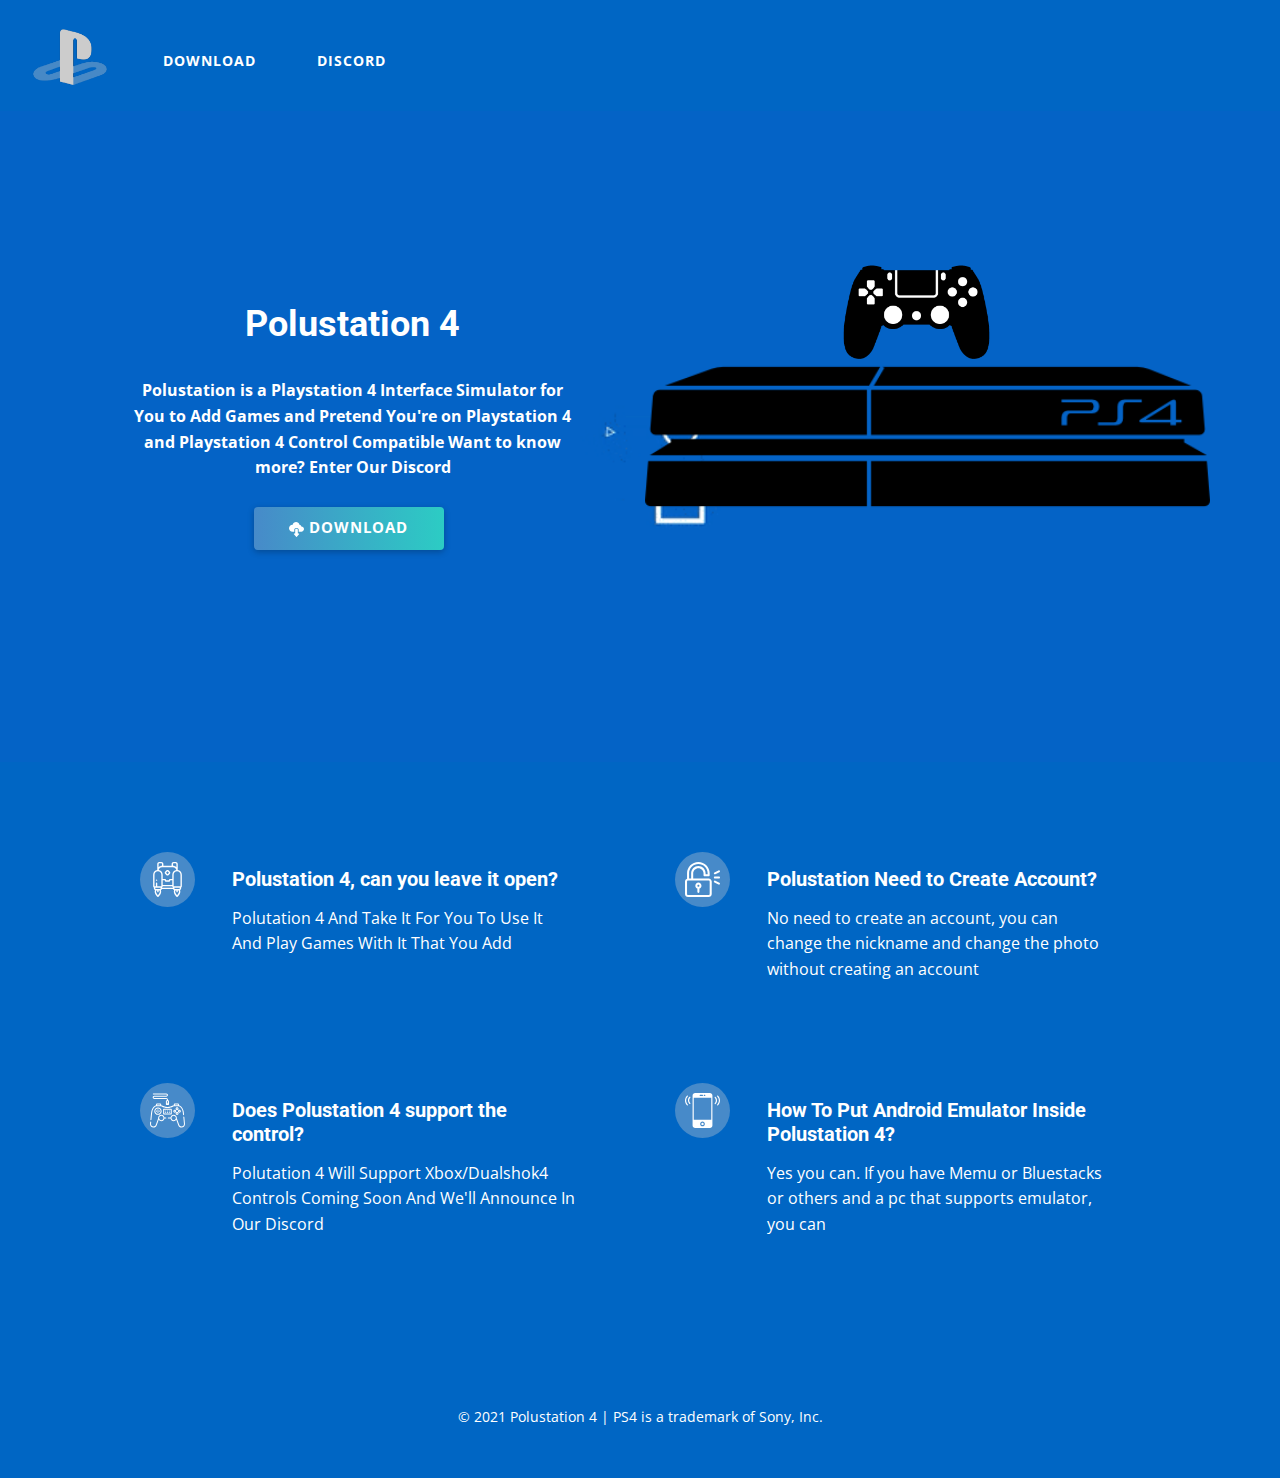
==== index.html @ b63f171d "update 5.7" ====
<!DOCTYPE html>
<html style="font-size: 16px;">
  <head>
    <meta name="viewport" content="width=device-width, initial-scale=1.0">
    <meta charset="utf-8">
    <meta name="keywords" content="">
    <meta name="description" content="">
    <meta name="page_type" content="np-template-header-footer-from-plugin">
    <title>Polustation 4 - Simulator</title>
    <link rel="stylesheet" href="nicepage.css" media="screen">
<link rel="stylesheet" href="Polustation-4---Simulator.css" media="screen">
    <script class="u-script" type="text/javascript" src="jquery.js" defer=""></script>
    <script class="u-script" type="text/javascript" src="nicepage.js" defer=""></script>
    <meta name="generator" content="Nicepage 3.26.0, nicepage.com">
    <meta property="og:title" content="PoluStation">
    <meta property="og:description" content="Um Simulador de Ps4 para seu Windows">
    <meta property="og:image" content="https://cdn.discordapp.com/attachments/852625903048982569/892122524849143888/png-clipart-the-witness-playstation-4-playstation-3-playstation-network-video-game-sony-playstation-.png">
    <link rel="icon" href="images/favicon.png">
    <link id="u-theme-google-font" rel="stylesheet" href="https://fonts.googleapis.com/css?family=Roboto:100,100i,300,300i,400,400i,500,500i,700,700i,900,900i|Open+Sans:300,300i,400,400i,600,600i,700,700i,800,800i">
    
    
    
    <script type="application/ld+json">{
		"@context": "http://schema.org",
		"@type": "Organization",
		"name": "Site1",
		"logo": "images/icons8-playstation-192.png"
}</script>
    <meta name="theme-color" content="#478ac9">
    <meta property="og:type" content="website">
  </head>
  <body data-home-page="Polustation-4---Simulator.html" data-home-page-title="Polustation 4 - Simulator" class="u-body"><header class="u-clearfix u-custom-color-2 u-header u-header" id="sec-5f6f"><div class="u-clearfix u-sheet u-sheet-1">
        <a href="Polustation-4---Simulator.html" data-page-id="81131993" class="u-image u-logo u-image-1" data-image-width="154" data-image-height="154" title="Polutation 4 - Simulator">
          <img src="images/icons8-playstation-192.png" class="u-logo-image u-logo-image-1">
        </a>
        <a href="https://discord.gg/8TsswaG29H" class="u-border-none u-btn u-btn-round u-button-style u-hover-palette-1-light-1 u-none u-radius-50 u-btn-1" target="_blank">Discord</a>
        <a href="Polustation-4---Simulator.html" data-page-id="81131993" class="u-btn u-btn-round u-button-style u-hover-palette-1-light-1 u-none u-radius-50 u-btn-2">Download</a>
      </div></header>
    <section class="u-clearfix u-image u-section-1" id="sec-e75b" data-image-width="800" data-image-height="528">
      <div class="u-clearfix u-gutter-10 u-layout-wrap u-layout-wrap-1">
        <div class="u-layout" style="">
          <div class="u-layout-row" style="">
            <div class="u-container-style u-layout-cell u-left-cell u-size-30 u-size-xs-60 u-layout-cell-1" src="">
              <div class="u-container-layout u-container-layout-1">
                <h2 class="u-align-center u-text u-text-body-alt-color u-text-default u-text-1">Polustation 4</h2>
                <p class="u-align-center u-text u-text-body-alt-color u-text-2">Polustation is a Playstation 4 Interface Simulator for You to Add Games and Pretend You're on Playstation 4 and Playstation 4 Control Compatible Want to know more? Enter Our Discord<span style="font-weight: 700;"></span>
                </p>
                <a href="http://gg.gg/PoluTation4" class="u-btn u-btn-round u-button-style u-gradient u-none u-radius-4 u-text-body-alt-color u-btn-1"><span class="u-icon u-icon-1"><svg class="u-svg-content" viewBox="0 0 512 512" style="width: 1em; height: 1em;"><g><path d="m286 241h-60c-8.291 0-15 6.709-15 15v135h-30c-5.684 0-10.869 3.208-13.418 8.291-2.534 5.083-1.992 11.162 1.421 15.703l75 91c2.827 3.779 7.28 6.006 11.997 6.006s9.17-2.227 11.997-6.006l75-91c3.413-4.541 3.955-10.62 1.421-15.703-2.549-5.083-7.734-8.291-13.418-8.291h-30v-135c0-8.291-6.709-15-15-15z"></path><path d="m419.491 151.015c-6.167-30.205-30.703-53.848-62.446-58.872-13.096-52.72-61.011-92.143-116.045-92.143-54.917 0-102.305 38.837-115.737 91.117-1.407-.073-2.827-.117-4.263-.117-66.167 0-121 53.833-121 120s54.833 120 121 120h60v-75c0-24.814 20.186-45 45-45h60c24.814 0 45 20.186 45 45v75h90c49.629 0 91-40.371 91-90 0-50.127-42.06-91.23-92.509-89.985z"></path>
</g></svg><img></span>&nbsp;​Download
                </a>
              </div>
            </div>
            <div class="u-container-style u-image u-layout-cell u-right-cell u-size-30 u-size-xs-60 u-image-1" src="" data-image-width="512" data-image-height="512">
              <div class="u-container-layout u-container-layout-2" src="">
                <img class="u-image u-image-default u-preserve-proportions u-image-2" src="images/psControllerShareOptionsHome.png" alt="" data-image-width="1024" data-image-height="1024">
              </div>
            </div>
          </div>
        </div>
      </div>
    </section>
    <section class="u-align-center u-clearfix u-custom-color-2 u-section-2" id="sec-5af6">
      <div class="u-clearfix u-sheet u-valign-middle-xl u-sheet-1">
        <div class="u-expanded-width-lg u-expanded-width-md u-expanded-width-sm u-expanded-width-xs u-list u-list-1">
          <div class="u-repeater u-repeater-1">
            <div class="u-container-style u-list-item u-repeater-item">
              <div class="u-container-layout u-similar-container u-container-layout-1"><span class="u-icon u-icon-circle u-palette-1-base u-spacing-10 u-text-white u-icon-1"><svg class="u-svg-link" preserveAspectRatio="xMidYMin slice" viewBox="0 0 512.002 512.002" style=""><use xmlns:xlink="http://www.w3.org/1999/xlink" xlink:href="#svg-e773"></use></svg><svg class="u-svg-content" viewBox="0 0 512.002 512.002" id="svg-e773"><g><g><path d="m406.004 116.321v-86.321c0-16.542-13.458-30-30-30h-30c-16.543 0-30.001 13.458-30.001 30v25.595h-120.004v-25.595c0-16.542-13.458-30-30-30h-30.001c-16.542 0-30 13.458-30 30v86.321c-33.876 4.869-60 34.072-60 69.274v170c0 7.384 4.033 13.83 10.001 17.295v12.705c0 11.564 6.581 21.614 16.19 26.619-5.287 15.394-4.711 31.301 1.776 47.442 7.618 18.958 22.573 36.25 34.75 49.197 1.89 2.009 4.525 3.149 7.284 3.149s5.395-1.14 7.284-3.149c12.177-12.947 27.131-30.239 34.749-49.197 6.487-16.141 7.063-32.048 1.776-47.442 6.697-3.488 11.919-9.425 14.471-16.619h163.445c2.552 7.195 7.774 13.131 14.471 16.62-5.287 15.394-4.711 31.301 1.775 47.442 7.619 18.958 22.573 36.25 34.75 49.197 1.89 2.009 4.525 3.149 7.284 3.149s5.395-1.14 7.284-3.149c12.177-12.946 27.131-30.238 34.75-49.197 6.486-16.141 7.062-32.047 1.775-47.442 9.61-5.006 16.191-15.055 16.191-26.62v-12.705c5.968-3.465 10-9.911 10-17.294v-170c0-35.203-26.124-64.407-60-69.275zm40 69.274v170h-100v-170c0-27.57 22.43-50 50-50s50 22.43 50 50zm-19.989 210c-.016 0-.032.001-.049.001h-59.926c-.016 0-.032-.001-.048-.001-5.508-.006-9.989-4.489-9.989-9.999v-10h80v10c.001 5.51-4.48 9.993-9.988 9.999zm-280.005 0c-.016 0-.032.001-.049.001h-59.925c-.016 0-.032-.001-.049-.001-5.509-.006-9.988-4.489-9.988-9.999v-10h80v10c0 5.51-4.48 9.993-9.989 9.999zm29.989-22.706c5.967-3.465 9.999-9.91 9.999-17.294v-.002h.001 140.005v.002c0 7.383 4.032 13.829 10 17.294v2.706h-160.005zm150.005-37.295h-140.005-.001v-68.12h.001 28.239l2.664 5.34c2.521 5.124 7.216 14.66 18.637 14.66h40.958c11.421 0 16.114-9.537 18.636-14.66l2.631-5.272h28.24zm20-315.594h30c5.514 0 10 4.486 10 10v46.652c-12.715-12.987-30.433-21.057-50-21.057l-.001-25.595c0-5.514 4.486-10 10.001-10zm-10 55.596c24.443 0 44.831 17.634 49.145 40.845-33.461 5.232-59.145 34.248-59.145 69.155v61.946h-34.421c-3.788 0-7.25 2.14-8.944 5.528l-5.451 10.914c-.532 1.083-1.272 2.586-1.842 3.491h-38.656c-.569-.905-1.31-2.409-1.843-3.492l-5.483-10.98c-1.693-3.388-5.156-5.528-8.944-5.528h-34.42-.001v-61.879c0-34.906-25.684-63.922-59.145-69.155 4.314-23.211 24.703-40.845 49.145-40.845zm-210.006-45.596c0-5.514 4.486-10 10-10h30.001c5.514 0 10 4.486 10 10v25.595s0 0-.001 0c-19.567 0-37.285 8.07-50 21.057zm-60 155.595c0-27.57 22.43-50 50-50h.001c27.569 0 49.999 22.43 49.999 50l.001 170h-59.999v-44.995c0-5.523-4.478-10-10-10s-10 4.477-10 10v44.996h-20.002zm50.001 301.57c-22.047-25.028-33.748-47.475-23.712-71.57h13.712v18.735c0 5.523 4.478 10 10 10s10-4.477 10-10v-18.735h13.711c10.036 24.095-1.665 46.542-23.711 71.57zm280.005 0c-22.046-25.028-33.748-47.475-23.711-71.57h13.711v18.735c0 5.523 4.478 10 10 10s10-4.477 10-10v-18.735h13.711c10.037 24.095-1.665 46.542-23.711 71.57z"></path><path d="m241.859 192.153c3.898 3.898 9.02 5.847 14.142 5.847 5.121 0 10.243-1.949 14.143-5.848l21.213-21.213c7.798-7.798 7.798-20.486 0-28.284l-21.214-21.214c-7.796-7.796-20.484-7.798-28.284.001l-21.213 21.213s0 0-.001 0c-7.795 7.798-7.795 20.485.001 28.283zm-7.07-35.357 21.212-21.213 21.213 21.214-21.213 21.213-21.214-21.213z"></path><path d="m96 275.603c5.522 0 10-4.477 10-10v-.008c0-5.523-4.478-9.996-10-9.996s-10 4.481-10 10.004 4.478 10 10 10z"></path>
</g>
</g></svg>
            
            
          </span>
                <div class="u-container-style u-group u-group-1">
                  <div class="u-container-layout u-container-layout-2">
                    <h5 class="u-text u-text-1"> Polustation 4, can you leave it open?</h5>
                    <p class="u-text u-text-2"> Polutation 4 And Take It For You To Use It And Play Games With It That You Add</p>
                  </div>
                </div>
              </div>
            </div>
            <div class="u-container-style u-list-item u-repeater-item">
              <div class="u-container-layout u-similar-container u-container-layout-3"><span class="u-icon u-icon-circle u-palette-1-base u-spacing-10 u-text-white u-icon-2"><svg class="u-svg-link" preserveAspectRatio="xMidYMin slice" viewBox="0 0 512 512" style=""><use xmlns:xlink="http://www.w3.org/1999/xlink" xlink:href="#svg-f17a"></use></svg><svg class="u-svg-content" viewBox="0 0 512 512" x="0px" y="0px" id="svg-f17a" style="enable-background:new 0 0 512 512;"><g><g><path d="M510.413,129.292c-3.705-7.409-12.713-10.413-20.124-6.708l-60,30c-7.41,3.705-10.413,12.715-6.708,20.125    c3.704,7.409,12.713,10.413,20.124,6.708l60-30C511.115,145.712,514.118,136.702,510.413,129.292z"></path>
</g>
</g><g><g><path d="M503.705,302.583l-60-30c-7.406-3.703-16.418-0.702-20.124,6.708c-3.705,7.41-0.702,16.42,6.708,20.125l60,30    c7.41,3.705,16.42,0.701,20.124-6.708C514.118,315.298,511.115,306.288,503.705,302.583z"></path>
</g>
</g><g><g><path d="M345.998,241H119.999v-76c0-41.355,34.094-75,76-75c41.355,0,75,33.645,75,75v30c0,8.284,6.716,15,15,15h60    c8.284,0,15-6.716,15-15v-30c0-90.98-74.018-164.999-164.999-164.999C104.467,0.002,30,74.02,30,165.001v78.58    C12.541,249.772,0,266.445,0,286v180.999c0,24.813,20.187,45,45,45h300.998c24.813,0,45-20.187,45-45V286    C390.998,261.187,370.811,241,345.998,241z M60,165.001c0-74.439,61.01-134.999,135.999-134.999    c74.439,0,134.999,60.561,134.999,134.999v15h-30v-15c0-57.897-47.103-104.999-104.999-104.999    c-58.068,0-105.999,47.12-105.999,104.999v76H60V165.001z M360.998,466.999c0,8.271-6.729,15-15,15H45c-8.271,0-15-6.729-15-15    V286c0-8.271,6.729-15,15-15c13.988,0,288.883,0,300.998,0c8.271,0,15,6.729,15,15V466.999z"></path>
</g>
</g><g><g><path d="M195.999,301c-24.813,0-45,20.187-45,45c0,19.555,12.541,36.228,30,42.42v48.58c0,8.284,6.716,15,15,15s15-6.716,15-15    v-48.58c17.459-6.192,30-22.865,30-42.42C240.999,321.187,220.812,301,195.999,301z M195.999,360.999c-8.271,0-15-6.729-15-15    s6.729-15,15-15s15,6.729,15,15S204.27,360.999,195.999,360.999z"></path>
</g>
</g><g><g><path d="M496.997,211h-60c-8.284,0-15,6.716-15,15s6.716,15,15,15h60c8.284,0,15-6.716,15-15S505.281,211,496.997,211z"></path>
</g>
</g></svg>
            
            
          </span>
                <div class="u-container-style u-group u-video-cover u-group-2">
                  <div class="u-container-layout u-container-layout-4">
                    <h5 class="u-text u-text-3"> Polustation Need to Create Account?</h5>
                    <p class="u-text u-text-default u-text-4"> No need to create an account, you can change the nickname and change the photo without creating an account</p>
                  </div>
                </div>
              </div>
            </div>
            <div class="u-container-style u-list-item u-repeater-item">
              <div class="u-container-layout u-similar-container u-container-layout-5"><span class="u-icon u-icon-circle u-palette-1-base u-spacing-10 u-text-white u-icon-3"><svg class="u-svg-link" preserveAspectRatio="xMidYMin slice" viewBox="0 0 511.997 511.997" style=""><use xmlns:xlink="http://www.w3.org/1999/xlink" xlink:href="#svg-d69b"></use></svg><svg class="u-svg-content" viewBox="0 0 511.997 511.997" x="0px" y="0px" id="svg-d69b" style="enable-background:new 0 0 511.997 511.997;"><g><g><path d="M498.441,316.082c-1.862-16.706-3.498-30.189-4.863-40.071c-5.477-39.65-25.246-72.838-54.237-91.054    c-4.784-3.006-10.038-5.085-15.508-6.178v-8.792c0-9.615-7.822-17.438-17.438-17.438h-41.125c-9.615,0-17.438,7.823-17.438,17.438    v8.735c-4.868,0.94-9.571,2.659-13.895,5.107l-0.417,0.237c-22.406,12.818-48.162,19.593-74.485,19.593h-6.075    c-26.323,0-52.079-6.775-74.486-19.594l-0.416-0.236c-4.325-2.449-9.028-4.168-13.896-5.108v-8.735    c0-9.615-7.823-17.438-17.438-17.438h-41.125c-9.615,0-17.438,7.823-17.438,17.438v8.792c-5.47,1.093-10.724,3.172-15.507,6.178    c-28.991,18.215-48.76,51.404-54.237,91.054c-3.021,21.873-7.226,60.116-12.496,113.67c-0.404,4.121,2.609,7.791,6.731,8.197    c0.25,0.025,0.498,0.037,0.743,0.037c3.812,0,7.074-2.894,7.455-6.766c5.251-53.358,9.432-91.406,12.427-113.086    c4.869-35.248,22.13-64.555,47.358-80.406c4.972-3.124,10.689-4.775,16.532-4.775h58.266c5.345,0,10.613,1.383,15.236,4    l0.357,0.203c24.67,14.114,53.002,21.575,81.934,21.575h6.075c28.932,0,57.264-7.46,81.933-21.574l0.359-0.204    c4.622-2.616,9.89-4,15.235-4h58.266c5.843,0,11.56,1.651,16.532,4.776c25.229,15.851,42.489,45.158,47.358,80.406    c1.347,9.753,2.967,23.104,4.814,39.68c0.459,4.117,4.172,7.077,8.285,6.624C495.934,323.908,498.899,320.199,498.441,316.082z     M149.162,177.881h-46.001v-7.896c0-1.345,1.094-2.438,2.438-2.438h41.125c1.344,0,2.438,1.094,2.438,2.438V177.881z     M408.834,177.881h-46.001v-7.896c0-1.345,1.094-2.438,2.438-2.438h41.125c1.344,0,2.438,1.094,2.438,2.438V177.881z"></path>
</g>
</g><g><g><path d="M511.778,449.248c-2.409-25.806-6.042-63.917-9.67-98.931c-0.426-4.12-4.109-7.117-8.233-6.687    c-4.12,0.427-7.114,4.113-6.687,8.233c3.621,34.952,7.249,73.009,9.655,98.78c0.954,10.211-2.325,20.01-9.231,27.592    c-6.909,7.584-16.365,11.761-26.626,11.761c-15.097,0-28.701-9.535-33.852-23.727l-33.482-92.244    c-0.222-0.613-0.523-1.172-0.876-1.686c0.366-2.355,0.558-4.767,0.558-7.223c0-25.828-21.013-46.839-46.839-46.839    c-23.434,0-42.902,17.298-46.309,39.796h-33.6c-4.142,0-7.5,3.358-7.5,7.5s3.358,7.5,7.5,7.5h33.759    c3.791,22.049,23.036,38.882,46.149,38.882c15.584,0,29.406-7.657,37.925-19.399l28.614,78.831    c7.296,20.102,26.566,33.609,47.952,33.609c14.323,0,28.07-6.072,37.715-16.659C508.342,477.752,513.109,463.504,511.778,449.248z     M346.495,396.955c-17.556,0-31.839-14.282-31.839-31.839s14.283-31.839,31.839-31.839c17.555,0,31.839,14.283,31.839,31.839    S364.05,396.955,346.495,396.955z"></path>
</g>
</g><g><g><path d="M232.407,358.073h-20.598c-3.407-22.497-22.875-39.796-46.308-39.796c-25.828,0-46.839,21.013-46.839,46.839    c0,2.456,0.192,4.868,0.558,7.223c-0.353,0.513-0.653,1.073-0.876,1.686L84.862,466.27c-5.151,14.19-18.754,23.726-33.852,23.726    c-10.261,0-19.716-4.177-26.626-11.761c-6.906-7.582-10.185-17.38-9.231-27.592c0.734-7.862,1.538-16.394,2.39-25.341    c0.393-4.124-2.632-7.785-6.755-8.177c-4.13-0.387-7.784,2.632-8.177,6.755c-0.853,8.956-1.658,17.497-2.392,25.368    c-1.331,14.256,3.436,28.504,13.078,39.088c9.645,10.587,23.392,16.659,37.715,16.659c21.385,0,40.656-13.506,47.952-33.608    l28.614-78.832c8.519,11.742,22.342,19.399,37.925,19.399c23.114,0,42.358-16.833,46.149-38.882h20.758c4.142,0,7.5-3.358,7.5-7.5    S236.549,358.073,232.407,358.073z M165.5,396.955c-17.556,0-31.839-14.282-31.839-31.839s14.283-31.839,31.839-31.839    s31.839,14.283,31.839,31.839S183.057,396.955,165.5,396.955z"></path>
</g>
</g><g><g><path d="M310.999,230.453H199.996c-4.142,0-7.5,3.358-7.5,7.5v69.43c0,4.142,3.358,7.5,7.5,7.5h111.003c4.142,0,7.5-3.358,7.5-7.5    v-69.43C318.499,233.811,315.141,230.453,310.999,230.453z M303.499,299.883h-96.002v-54.429h96.002V299.883z"></path>
</g>
</g><g><g><path d="M116.664,211.491c-29.683,0-53.831,24.149-53.831,53.831c0,29.683,24.149,53.831,53.831,53.831    s53.831-24.149,53.831-53.831C170.495,235.64,146.347,211.491,116.664,211.491z M116.664,304.154    c-21.411,0-38.831-17.419-38.831-38.831s17.419-38.831,38.831-38.831s38.831,17.419,38.831,38.831    S138.076,304.154,116.664,304.154z"></path>
</g>
</g><g><g><path d="M116.164,236.399c-4.142,0-7.5,3.358-7.5,7.5v8.109c0,4.142,3.358,7.5,7.5,7.5s7.5-3.358,7.5-7.5v-8.109    C123.664,239.757,120.306,236.399,116.164,236.399z"></path>
</g>
</g><g><g><path d="M116.164,271.137c-4.142,0-7.5,3.358-7.5,7.5v8.109c0,4.142,3.358,7.5,7.5,7.5s7.5-3.358,7.5-7.5v-8.109    C123.664,274.495,120.306,271.137,116.164,271.137z"></path>
</g>
</g><g><g><path d="M137.588,257.823h-8.109c-4.142,0-7.5,3.358-7.5,7.5s3.358,7.5,7.5,7.5h8.109c4.142,0,7.5-3.358,7.5-7.5    S141.73,257.823,137.588,257.823z"></path>
</g>
</g><g><g><path d="M102.85,257.823h-8.109c-4.142,0-7.5,3.358-7.5,7.5s3.358,7.5,7.5,7.5h8.109c4.142,0,7.5-3.358,7.5-7.5    S106.992,257.823,102.85,257.823z"></path>
</g>
</g><g><g><path d="M396.25,209.701c-12.014,0-21.789,9.774-21.789,21.789s9.775,21.789,21.789,21.789c12.014,0,21.789-9.774,21.789-21.789    S408.264,209.701,396.25,209.701z M396.25,238.279c-3.743,0-6.788-3.045-6.788-6.788s3.046-6.788,6.788-6.788    c3.743,0,6.788,3.045,6.788,6.788S399.993,238.279,396.25,238.279z"></path>
</g>
</g><g><g><path d="M396.25,277.367c-12.014,0-21.789,9.773-21.789,21.788c0,12.014,9.775,21.788,21.789,21.788    c12.014,0,21.789-9.774,21.789-21.788C418.038,287.14,408.264,277.367,396.25,277.367z M396.25,305.944    c-3.743,0-6.788-3.045-6.788-6.788c0.001-3.742,3.046-6.787,6.788-6.787c3.743,0,6.788,3.045,6.788,6.787    C403.038,302.899,399.993,305.944,396.25,305.944z"></path>
</g>
</g><g><g><path d="M430.083,243.534c-12.014,0-21.787,9.774-21.787,21.789s9.773,21.789,21.787,21.789c12.014,0,21.789-9.774,21.789-21.789    S442.097,243.534,430.083,243.534z M430.083,272.111c-3.743,0-6.787-3.045-6.787-6.788s3.044-6.788,6.787-6.788    s6.788,3.045,6.788,6.788C436.871,269.066,433.826,272.111,430.083,272.111z"></path>
</g>
</g><g><g><path d="M362.418,243.534c-12.014,0-21.788,9.774-21.788,21.789s9.774,21.789,21.788,21.789c12.014,0,21.789-9.774,21.789-21.789    S374.432,243.534,362.418,243.534z M362.417,272.111c-3.743,0-6.788-3.045-6.788-6.788c0-3.743,3.045-6.788,6.788-6.788    c3.743,0,6.788,3.046,6.788,6.788C369.205,269.066,366.16,272.111,362.417,272.111z"></path>
</g>
</g><g><g><path d="M229.663,275.322c-4.142,0-7.5,3.358-7.5,7.5v0.938c0,4.142,3.358,7.5,7.5,7.5s7.5-3.358,7.5-7.5v-0.938    C237.163,278.68,233.805,275.322,229.663,275.322z"></path>
</g>
</g><g><g><path d="M255.997,275.322c-4.142,0-7.5,3.358-7.5,7.5v0.938c0,4.142,3.358,7.5,7.5,7.5c4.142,0,7.5-3.358,7.5-7.5v-0.938    C263.498,278.68,260.14,275.322,255.997,275.322z"></path>
</g>
</g><g><g><path d="M282.331,275.322c-4.142,0-7.5,3.358-7.5,7.5v0.938c0,4.142,3.358,7.5,7.5,7.5s7.5-3.358,7.5-7.5v-0.938    C289.831,278.68,286.473,275.322,282.331,275.322z"></path>
</g>
</g><g><g><path d="M229.663,255.353c-4.142,0-7.5,3.358-7.5,7.5v0.938c0,4.143,3.358,7.5,7.5,7.5s7.5-3.358,7.5-7.5v-0.938    C237.163,258.712,233.805,255.353,229.663,255.353z"></path>
</g>
</g><g><g><path d="M255.997,255.353c-4.142,0-7.5,3.358-7.5,7.5v0.938c0,4.143,3.358,7.5,7.5,7.5c4.142,0,7.5-3.358,7.5-7.5v-0.938    C263.498,258.712,260.14,255.353,255.997,255.353z"></path>
</g>
</g><g><g><path d="M282.331,255.353c-4.142,0-7.5,3.358-7.5,7.5v0.938c0,4.143,3.358,7.5,7.5,7.5s7.5-3.358,7.5-7.5v-0.938    C289.831,258.712,286.473,255.353,282.331,255.353z"></path>
</g>
</g><g><g><path d="M262.997,107.291V95.472c0-13.212-10.749-23.962-23.962-23.962H63.072c-4.941,0-8.961-4.021-8.961-8.962    c0-4.941,4.02-8.961,8.961-8.961h176.633c12.843,0,23.293-10.449,23.293-23.293S252.548,7.002,239.705,7.002H48.252    c-4.142,0-7.5,3.358-7.5,7.5s3.358,7.5,7.5,7.5h191.453c4.572,0,8.292,3.72,8.292,8.292s-3.72,8.292-8.292,8.292H63.072    c-13.212,0-23.962,10.749-23.962,23.962c0,13.212,10.749,23.963,23.962,23.963h175.963c4.941,0,8.961,4.02,8.961,8.961v11.819    c-8.59,0.267-15.5,7.321-15.5,15.975v46.021c0,4.142,3.358,7.5,7.5,7.5h31.001c4.142,0,7.5-3.358,7.5-7.5v-46.021    C278.497,114.612,271.587,107.559,262.997,107.291z M263.498,161.786h-16v-5.02h16V161.786z M263.498,141.767h-16v-18.5    c0-0.551,0.449-1,1-1h14c0.551,0,1,0.449,1,1V141.767z"></path>
</g>
</g></svg>
            
            
          </span>
                <div class="u-container-style u-group u-video-cover u-group-3">
                  <div class="u-container-layout u-container-layout-6">
                    <h5 class="u-text u-text-5"> Does Polustation 4 support the control?</h5>
                    <p class="u-text u-text-default u-text-6"> Polutation 4 Will Support Xbox/Dualshok4 Controls Coming Soon And We'll Announce In Our Discord</p>
                  </div>
                </div>
              </div>
            </div>
            <div class="u-container-style u-list-item u-repeater-item">
              <div class="u-container-layout u-similar-container u-container-layout-7"><span class="u-icon u-icon-circle u-palette-1-base u-spacing-10 u-icon-4"><svg class="u-svg-link" preserveAspectRatio="xMidYMin slice" viewBox="0 0 60 60" style=""><use xmlns:xlink="http://www.w3.org/1999/xlink" xlink:href="#svg-116c"></use></svg><svg class="u-svg-content" viewBox="0 0 60 60" x="0px" y="0px" id="svg-116c" style="enable-background:new 0 0 60 60;"><g><path d="M56.612,4.569c-0.391-0.391-1.023-0.391-1.414,0s-0.391,1.023,0,1.414c3.736,3.736,3.736,9.815,0,13.552
		c-0.391,0.391-0.391,1.023,0,1.414c0.195,0.195,0.451,0.293,0.707,0.293s0.512-0.098,0.707-0.293
		C61.128,16.434,61.128,9.085,56.612,4.569z"></path><path d="M52.401,6.845c-0.391-0.391-1.023-0.391-1.414,0s-0.391,1.023,0,1.414c1.237,1.237,1.918,2.885,1.918,4.639
		s-0.681,3.401-1.918,4.638c-0.391,0.391-0.391,1.023,0,1.414c0.195,0.195,0.451,0.293,0.707,0.293s0.512-0.098,0.707-0.293
		c1.615-1.614,2.504-3.764,2.504-6.052S54.017,8.459,52.401,6.845z"></path><path d="M4.802,5.983c0.391-0.391,0.391-1.023,0-1.414s-1.023-0.391-1.414,0c-4.516,4.516-4.516,11.864,0,16.38
		c0.195,0.195,0.451,0.293,0.707,0.293s0.512-0.098,0.707-0.293c0.391-0.391,0.391-1.023,0-1.414
		C1.065,15.799,1.065,9.72,4.802,5.983z"></path><path d="M9.013,6.569c-0.391-0.391-1.023-0.391-1.414,0c-1.615,1.614-2.504,3.764-2.504,6.052s0.889,4.438,2.504,6.053
		c0.195,0.195,0.451,0.293,0.707,0.293s0.512-0.098,0.707-0.293c0.391-0.391,0.391-1.023,0-1.414
		c-1.237-1.237-1.918-2.885-1.918-4.639S7.775,9.22,9.013,7.983C9.403,7.593,9.403,6.96,9.013,6.569z"></path><circle cx="30" cy="53" r="2"></circle><path d="M42.595,0H17.405C14.976,0,13,1.977,13,4.405v51.189C13,58.023,14.976,60,17.405,60h25.189C45.024,60,47,58.023,47,55.595
		V4.405C47,1.977,45.024,0,42.595,0z M33,3h1c0.552,0,1,0.447,1,1s-0.448,1-1,1h-1c-0.552,0-1-0.447-1-1S32.448,3,33,3z M26,3h4
		c0.552,0,1,0.447,1,1s-0.448,1-1,1h-4c-0.552,0-1-0.447-1-1S25.448,3,26,3z M30,57c-2.206,0-4-1.794-4-4s1.794-4,4-4s4,1.794,4,4
		S32.206,57,30,57z M45,46H15V8h30V46z"></path>
</g></svg>
            
            
          </span>
                <div class="u-container-style u-group u-video-cover u-group-4">
                  <div class="u-container-layout u-container-layout-8">
                    <h5 class="u-text u-text-7"> How To Put Android Emulator Inside Polustation 4?</h5>
                    <p class="u-text u-text-default u-text-8"> Yes you can. If you have Memu or Bluestacks or others and a pc that supports emulator, you can</p>
                  </div>
                </div>
              </div>
            </div>
          </div>
        </div>
      </div>
    </section>
    
    
    <footer class="u-align-center u-clearfix u-custom-color-2 u-footer u-footer" id="sec-a91d"><div class="u-clearfix u-sheet u-sheet-1">
        <p class="u-small-text u-text u-text-variant u-text-1"> © 2021 Polustation 4 | PS4 is a trademark of Sony, Inc.</p>
      </div></footer>
  </body>
</html>
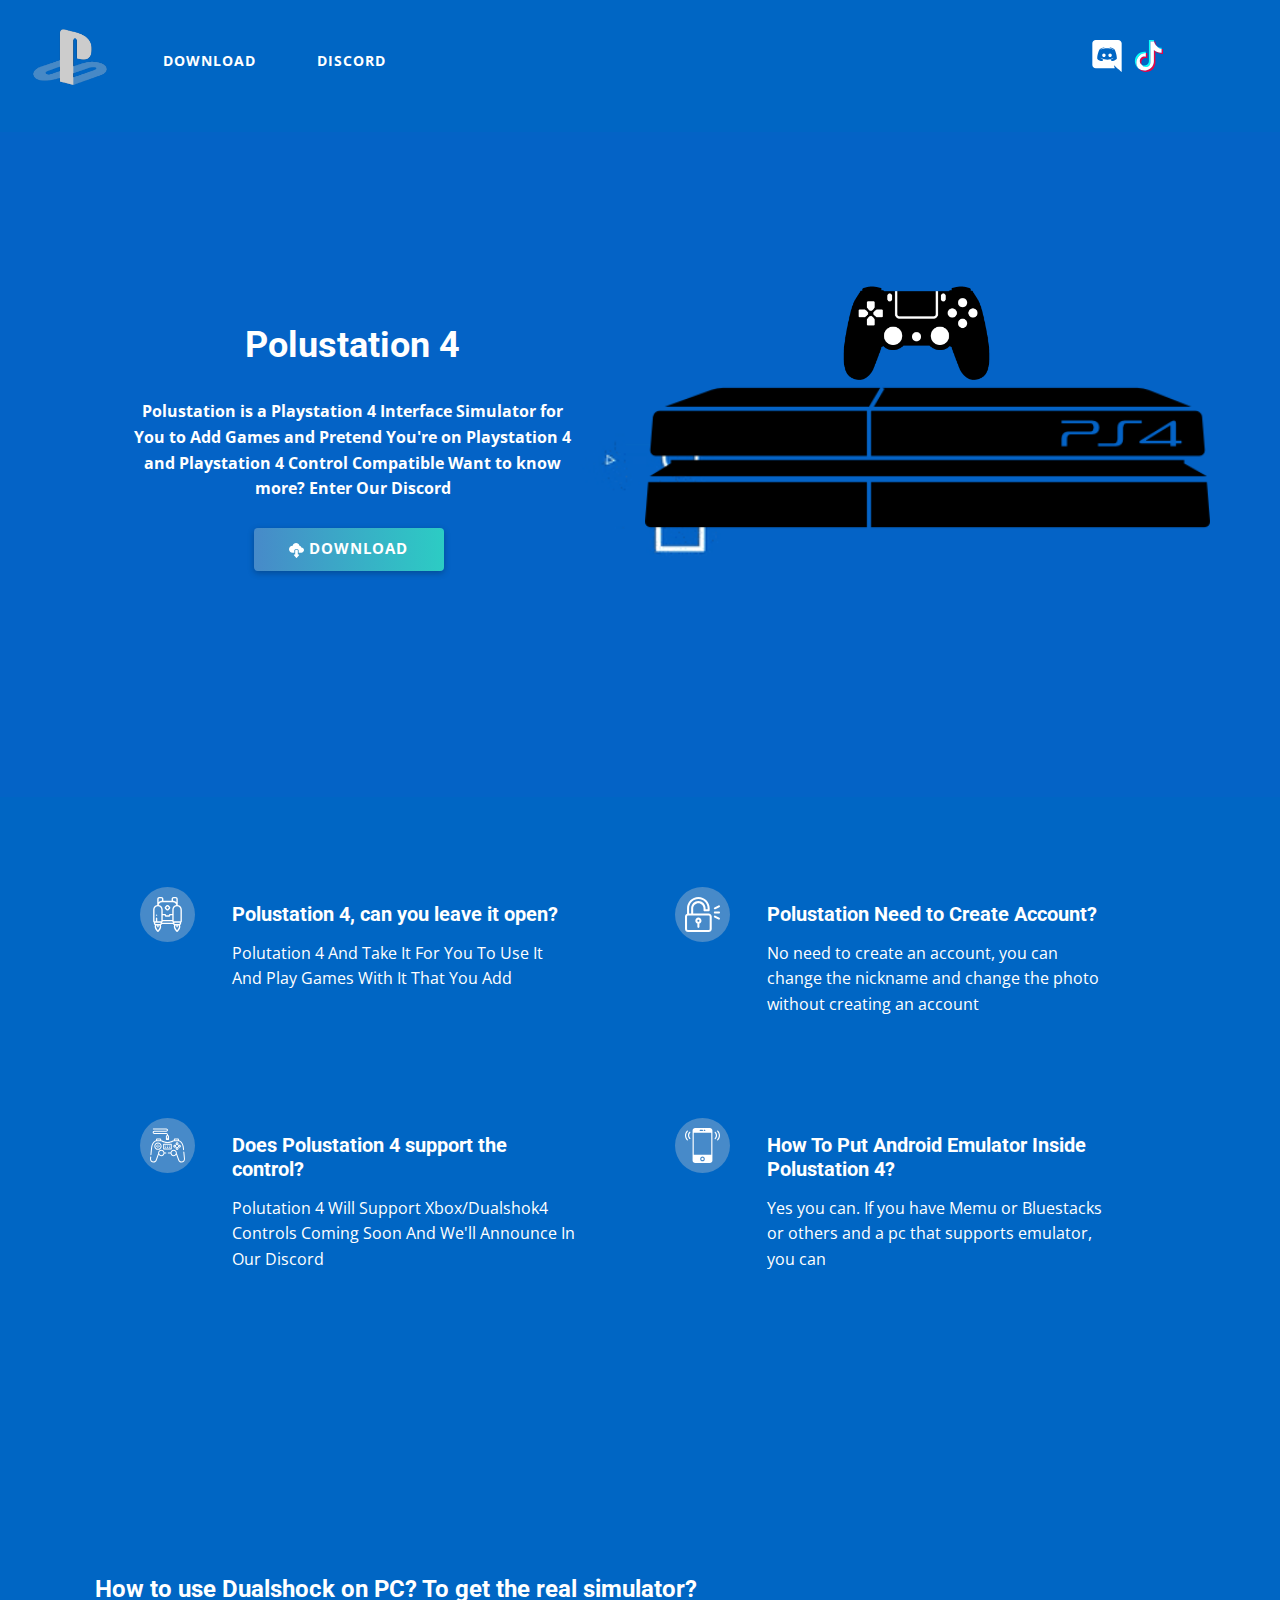
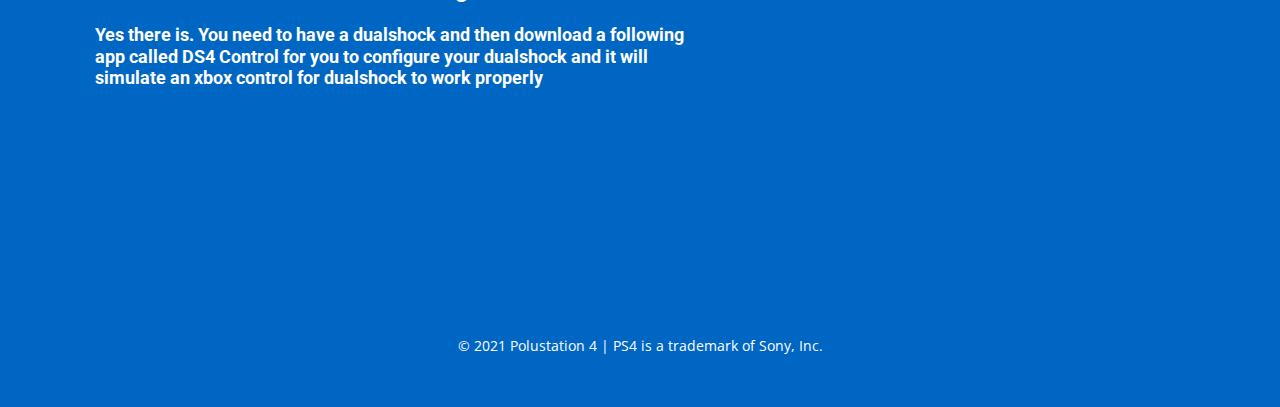
==== commit 9fb82721: "update" ====
--- a/index.html
+++ b/index.html
@@ -20,11 +20,16 @@
     
     
     
+    
     <script type="application/ld+json">{
 		"@context": "http://schema.org",
 		"@type": "Organization",
 		"name": "Site1",
-		"logo": "images/icons8-playstation-192.png"
+		"logo": "images/icons8-playstation-192.png",
+		"sameAs": [
+				"https://discord.gg/D4FFxQwe",
+				"https://www.tiktok.com/@ynowzinofx?lang=pt-BR"
+		]
 }</script>
     <meta name="theme-color" content="#478ac9">
     <meta property="og:type" content="website">
@@ -35,6 +40,15 @@
         </a>
         <a href="https://discord.gg/8TsswaG29H" class="u-border-none u-btn u-btn-round u-button-style u-hover-palette-1-light-1 u-none u-radius-50 u-btn-1" target="_blank">Discord</a>
         <a href="Polustation-4---Simulator.html" data-page-id="81131993" class="u-btn u-btn-round u-button-style u-hover-palette-1-light-1 u-none u-radius-50 u-btn-2">Download</a>
+        <div class="u-social-icons u-spacing-10 u-social-icons-1">
+          <a class="u-social-url" title="Discord" target="_blank" href="https://discord.gg/D4FFxQwe"><span class="u-icon u-social-facebook u-social-icon u-text-white u-icon-1"><svg class="u-svg-link" preserveAspectRatio="xMidYMin slice" viewBox="0 0 24 24" style=""><use xmlns:xlink="http://www.w3.org/1999/xlink" xlink:href="#svg-b5fa"></use></svg><svg class="u-svg-content" viewBox="0 0 24 24" id="svg-b5fa"><g fill="currentColor"><path d="m3.58 21.196h14.259l-.681-2.205c.101.088 5.842 5.009 5.842 5.009v-21.525c-.068-1.338-1.22-2.475-2.648-2.475l-16.767.003c-1.427 0-2.585 1.139-2.585 2.477v16.24c0 1.411 1.156 2.476 2.58 2.476zm10.548-15.513-.033.012.012-.012zm-7.631 1.269c1.833-1.334 3.532-1.27 3.532-1.27l.137.135c-2.243.535-3.26 1.537-3.26 1.537.104-.022 4.633-2.635 10.121.066 0 0-1.019-.937-3.124-1.537l.186-.183c.291.001 1.831.055 3.479 1.26 0 0 1.844 3.15 1.844 7.02-.061-.074-1.144 1.666-3.931 1.726 0 0-.472-.534-.808-1 1.63-.468 2.24-1.404 2.24-1.404-3.173 1.998-5.954 1.686-9.281.336-.031 0-.045-.014-.061-.03v-.006c-.016-.015-.03-.03-.061-.03h-.06c-.204-.134-.34-.2-.34-.2s.609.936 2.174 1.404c-.411.469-.818 1.002-.818 1.002-2.786-.066-3.802-1.806-3.802-1.806 0-3.876 1.833-7.02 1.833-7.02z"></path><path d="m14.308 12.771c.711 0 1.29-.6 1.29-1.34 0-.735-.576-1.335-1.29-1.335v.003c-.708 0-1.288.598-1.29 1.338 0 .734.579 1.334 1.29 1.334z"></path><path d="m9.69 12.771c.711 0 1.29-.6 1.29-1.34 0-.735-.575-1.335-1.286-1.335l-.004.003c-.711 0-1.29.598-1.29 1.338 0 .734.579 1.334 1.29 1.334z"></path>
+</g></svg></span>
+          </a>
+          <a class="u-social-url" title="TikTok" target="_blank" href="https://www.tiktok.com/@ynowzinofx?lang=pt-BR"><span class="u-icon u-social-icon u-social-twitter u-icon-2"><svg class="u-svg-link" preserveAspectRatio="xMidYMin slice" viewBox="0 0 512 512" style=""><use xmlns:xlink="http://www.w3.org/1999/xlink" xlink:href="#svg-854e"></use></svg><svg class="u-svg-content" viewBox="0 0 512 512" id="svg-854e"><g><g fill="#f00044"><path d="m182.1 265.4c-40.6 0-73.4 32.8-72.8 73 .4 25.8 14.6 48.2 35.5 60.7-7.1-10.9-11.3-23.8-11.5-37.7-.6-40.2 32.2-73 72.8-73 8 0 15.7 1.3 22.9 3.6v-80.5c-7.5-1.1-15.2-1.7-22.9-1.7-.4 0-.7 0-1.1 0v59.2c-7.2-2.3-14.9-3.6-22.9-3.6z"></path><path d="m357.6 24h-.6-20.8c6 30.1 22.9 56.3 46.5 74.1-15.5-20.5-24.9-46.1-25.1-74.1z"></path><path d="m480 146.5c-7.9 0-15.5-.8-23-2.2v57.7c-27.2 0-53.6-5.3-78.4-15.9-16-6.8-30.9-15.5-44.6-26l.4 177.9c-.2 40-16 77.5-44.6 105.8-23.3 23-52.8 37.7-84.8 42.4-7.5 1.1-15.2 1.7-22.9 1.7-34.2 0-66.8-11.1-93.3-31.6 3 3.6 6.2 7.1 9.7 10.5 28.8 28.4 67 44.1 107.7 44.1 7.7 0 15.4-.6 22.9-1.7 32-4.7 61.5-19.4 84.8-42.4 28.6-28.3 44.4-65.8 44.6-105.8l-1.5-177.9c13.6 10.5 28.5 19.3 44.6 26 24.9 10.5 51.3 15.9 78.4 15.9"></path>
+</g><path d="m98.2 254.1c28.5-28.3 66.4-44 106.8-44.3v-21.3c-7.5-1.1-15.2-1.7-22.9-1.7-40.8 0-79.1 15.7-107.9 44.3-28.3 28.1-44.5 66.5-44.4 106.4 0 40.2 15.9 77.9 44.6 106.4 4.6 4.5 9.3 8.7 14.3 12.5-22.6-26.9-34.9-60.5-35-95.9.1-39.9 16.2-78.3 44.5-106.4z" fill="#08fff9"></path><path d="m457 144.3v-21.4h-.2c-27.8 0-53.4-9.2-74-24.8 17.9 23.6 44.1 40.4 74.2 46.2z" fill="#08fff9"></path><path d="m202 432.2c9.5.5 18.6-.8 27-3.5 29-9.5 49.9-36.5 49.9-68.3l.1-119v-217.4h57.2c-1.5-7.5-2.3-15.1-2.4-23h-78.8v217.3l-.1 119c0 31.8-20.9 58.8-49.9 68.3-8.4 2.8-17.5 4.1-27 3.5-12.1-.7-23.4-4.3-33.2-10.1 12.3 19 33.3 31.9 57.2 33.2z" fill="#08fff9"></path><path d="m205 486.2c32-4.7 61.5-19.4 84.8-42.4 28.6-28.3 44.4-65.8 44.6-105.8l-.4-177.9c13.6 10.5 28.5 19.3 44.6 26 24.9 10.5 51.3 15.9 78.4 15.9v-57.7c-30.1-5.8-56.3-22.6-74.2-46.2-23.6-17.8-40.6-44-46.5-74.1h-57.3v217.3l-.1 119c0 31.8-20.9 58.8-49.9 68.3-8.4 2.8-17.5 4.1-27 3.5-24-1.3-44.9-14.2-57.2-33.1-20.9-12.4-35.1-34.9-35.5-60.7-.6-40.2 32.2-73 72.8-73 8 0 15.7 1.3 22.9 3.6v-59.2c-40.4.3-78.3 16-106.8 44.3-28.3 28.1-44.5 66.5-44.4 106.3 0 35.4 12.3 69 35 95.9 26.6 20.5 59.1 31.6 93.3 31.6 7.7.1 15.4-.5 22.9-1.6z"></path>
+</g></svg></span>
+          </a>
+        </div>
       </div></header>
     <section class="u-clearfix u-image u-section-1" id="sec-e75b" data-image-width="800" data-image-height="528">
       <div class="u-clearfix u-gutter-10 u-layout-wrap u-layout-wrap-1">
@@ -45,7 +59,7 @@
                 <h2 class="u-align-center u-text u-text-body-alt-color u-text-default u-text-1">Polustation 4</h2>
                 <p class="u-align-center u-text u-text-body-alt-color u-text-2">Polustation is a Playstation 4 Interface Simulator for You to Add Games and Pretend You're on Playstation 4 and Playstation 4 Control Compatible Want to know more? Enter Our Discord<span style="font-weight: 700;"></span>
                 </p>
-                <a href="http://gg.gg/PoluTation4" class="u-btn u-btn-round u-button-style u-gradient u-none u-radius-4 u-text-body-alt-color u-btn-1"><span class="u-icon u-icon-1"><svg class="u-svg-content" viewBox="0 0 512 512" style="width: 1em; height: 1em;"><g><path d="m286 241h-60c-8.291 0-15 6.709-15 15v135h-30c-5.684 0-10.869 3.208-13.418 8.291-2.534 5.083-1.992 11.162 1.421 15.703l75 91c2.827 3.779 7.28 6.006 11.997 6.006s9.17-2.227 11.997-6.006l75-91c3.413-4.541 3.955-10.62 1.421-15.703-2.549-5.083-7.734-8.291-13.418-8.291h-30v-135c0-8.291-6.709-15-15-15z"></path><path d="m419.491 151.015c-6.167-30.205-30.703-53.848-62.446-58.872-13.096-52.72-61.011-92.143-116.045-92.143-54.917 0-102.305 38.837-115.737 91.117-1.407-.073-2.827-.117-4.263-.117-66.167 0-121 53.833-121 120s54.833 120 121 120h60v-75c0-24.814 20.186-45 45-45h60c24.814 0 45 20.186 45 45v75h90c49.629 0 91-40.371 91-90 0-50.127-42.06-91.23-92.509-89.985z"></path>
+                <a href="https://polutation.s3.us-west-2.amazonaws.com/PoluTation.zip" class="u-btn u-btn-round u-button-style u-gradient u-none u-radius-4 u-text-body-alt-color u-btn-1" target="_blank"><span class="u-icon u-icon-1"><svg class="u-svg-content" viewBox="0 0 512 512" style="width: 1em; height: 1em;"><g><path d="m286 241h-60c-8.291 0-15 6.709-15 15v135h-30c-5.684 0-10.869 3.208-13.418 8.291-2.534 5.083-1.992 11.162 1.421 15.703l75 91c2.827 3.779 7.28 6.006 11.997 6.006s9.17-2.227 11.997-6.006l75-91c3.413-4.541 3.955-10.62 1.421-15.703-2.549-5.083-7.734-8.291-13.418-8.291h-30v-135c0-8.291-6.709-15-15-15z"></path><path d="m419.491 151.015c-6.167-30.205-30.703-53.848-62.446-58.872-13.096-52.72-61.011-92.143-116.045-92.143-54.917 0-102.305 38.837-115.737 91.117-1.407-.073-2.827-.117-4.263-.117-66.167 0-121 53.833-121 120s54.833 120 121 120h60v-75c0-24.814 20.186-45 45-45h60c24.814 0 45 20.186 45 45v75h90c49.629 0 91-40.371 91-90 0-50.127-42.06-91.23-92.509-89.985z"></path>
 </g></svg><img></span>&nbsp;​Download
                 </a>
               </div>
@@ -183,6 +197,13 @@
         </div>
       </div>
     </section>
+    <section class="u-clearfix u-custom-color-2 u-section-3" id="sec-b994">
+      <div class="u-align-left u-clearfix u-sheet u-sheet-1">
+        <img class="u-image u-image-default u-preserve-proportions u-image-1" src="images/psControllerShareOptionsHome.png" alt="" data-image-width="1024" data-image-height="1024" data-animation-name="shake" data-animation-duration="1000" data-animation-delay="0" data-animation-direction="">
+        <h4 class="u-text u-text-1"> How to use Dualshock on PC? To get the real simulator?</h4>
+        <h6 class="u-text u-text-2"> Yes there is. You need to have a dualshock and then download a following app called DS4 Control for you to configure your dualshock and it will simulate an xbox control for dualshock to work properly</h6>
+      </div>
+    </section>
     
     
     <footer class="u-align-center u-clearfix u-custom-color-2 u-footer u-footer" id="sec-a91d"><div class="u-clearfix u-sheet u-sheet-1">
--- a/nicepage.css
+++ b/nicepage.css
@@ -34970,7 +34970,7 @@
 }
 
 .u-header .u-sheet-1 {
-  min-height: 110px;
+  min-height: 109px;
 }
 
 .u-header .u-image-1 {
@@ -35000,21 +35000,50 @@
   text-transform: uppercase;
   font-size: 0.875rem;
   letter-spacing: 1px;
-  margin: -34px auto 31px 63px;
+  margin: -34px auto 0 63px;
   padding: 5px 30px 7px;
+}
+
+.u-header .u-social-icons-1 {
+  height: 32px;
+  min-height: 16px;
+  width: 74px;
+  min-width: 42px;
+  margin: -40px 45px 60px auto;
+}
+
+.u-header .u-icon-1 {
+  height: 100%;
+}
+
+.u-header .u-icon-2 {
+  height: 100%;
+  color: rgb(255, 255, 255) !important;
 }
 @media (max-width: 1199px) {
   .u-header .u-btn-1 {
-    margin-top: 20px;
-    margin-left: -40px;
+    margin-top: -50px;
+    margin-left: 17px;
   }
 
   .u-header .u-btn-2 {
-    margin-top: 20px;
-    margin-left: -40px;
-  }
-}
-
+    margin-top: -34px;
+    margin-left: 0;
+  }
+
+  .u-header .u-icon-1 {
+    color: rgb(59, 89, 152) !important;
+  }
+
+  .u-header .u-icon-2 {
+    color: rgb(85, 172, 238) !important;
+  }
+}
+@media (max-width: 991px) {
+  .u-header .u-btn-1 {
+    margin-left: 0;
+  }
+}
 
 
 .u-footer {
--- a/Polustation-4---Simulator.css
+++ b/Polustation-4---Simulator.css
@@ -1,7 +1,7 @@
 .u-section-1 {
-  min-height: 651px;
   background-image: url("images/1_TYDCuJZ0rXyMUMMsmnainA.gif");
   background-position: 50% 50%;
+  min-height: 665px;
 }
 
 .u-section-1 .u-layout-wrap-1 {
@@ -476,4 +476,67 @@
   .u-section-2 .u-container-layout-8 {
     padding-bottom: 29px;
   }
+}.u-section-3 {
+  background-image: none;
+}
+
+.u-section-3 .u-sheet-1 {
+  min-height: 494px;
+}
+
+.u-section-3 .u-image-1 {
+  width: 308px;
+  height: 308px;
+  animation-duration: 1000ms;
+  margin: 125px 77px 0 auto;
+}
+
+.u-section-3 .u-text-1 {
+  font-weight: 700;
+  margin: -250px 496px 0 25px;
+}
+
+.u-section-3 .u-text-2 {
+  margin-left: 25px;
+  margin-right: 496px;
+  margin-bottom: 60px;
+  font-weight: 700;
+}
+
+@media (max-width: 1199px) {
+  .u-section-3 .u-text-1 {
+    margin-right: 322px;
+    margin-left: 0;
+  }
+
+  .u-section-3 .u-text-2 {
+    margin-left: 0;
+    margin-right: 322px;
+  }
+}
+
+@media (max-width: 991px) {
+  .u-section-3 .u-text-1 {
+    margin-right: 102px;
+  }
+
+  .u-section-3 .u-text-2 {
+    margin-right: 102px;
+  }
+}
+
+@media (max-width: 767px) {
+  .u-section-3 .u-text-1 {
+    margin-right: 0;
+  }
+
+  .u-section-3 .u-text-2 {
+    margin-right: 0;
+  }
+}
+
+@media (max-width: 575px) {
+  .u-section-3 .u-image-1 {
+    margin-right: 32px;
+  }
 }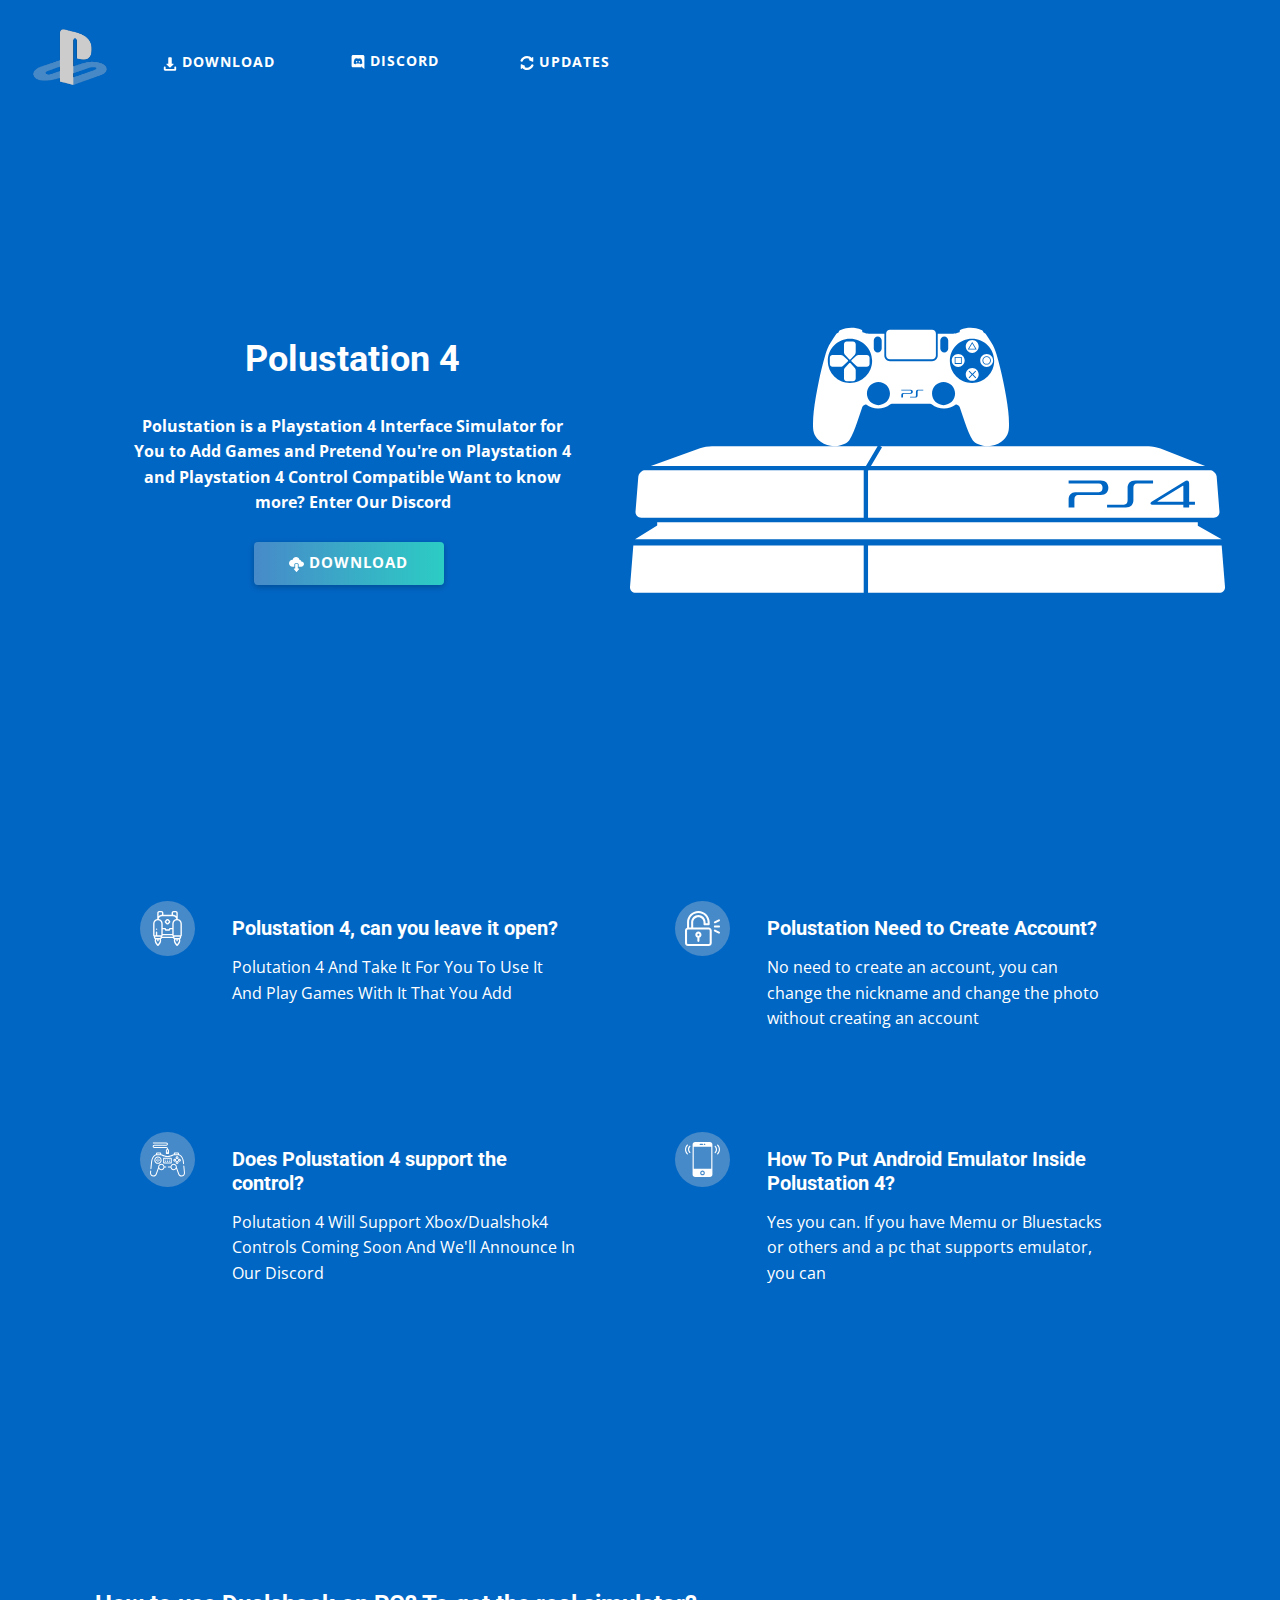
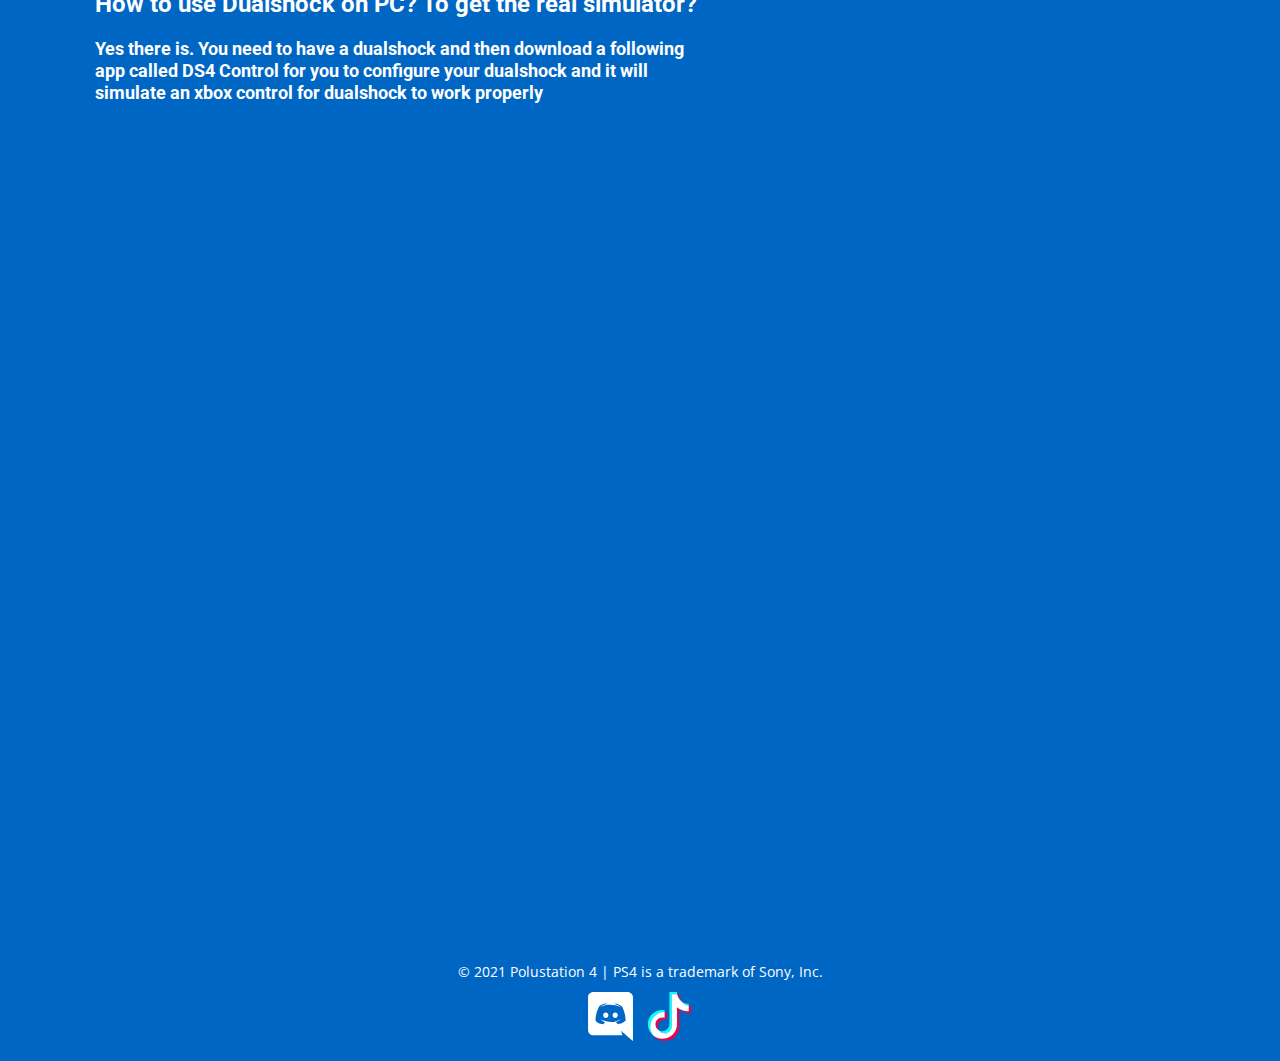
==== commit 41347e07: "Update 6.0" ====
--- a/index.html
+++ b/index.html
@@ -21,6 +21,7 @@
     
     
     
+    
     <script type="application/ld+json">{
 		"@context": "http://schema.org",
 		"@type": "Organization",
@@ -38,19 +39,17 @@
         <a href="Polustation-4---Simulator.html" data-page-id="81131993" class="u-image u-logo u-image-1" data-image-width="154" data-image-height="154" title="Polutation 4 - Simulator">
           <img src="images/icons8-playstation-192.png" class="u-logo-image u-logo-image-1">
         </a>
-        <a href="https://discord.gg/8TsswaG29H" class="u-border-none u-btn u-btn-round u-button-style u-hover-palette-1-light-1 u-none u-radius-50 u-btn-1" target="_blank">Discord</a>
-        <a href="Polustation-4---Simulator.html" data-page-id="81131993" class="u-btn u-btn-round u-button-style u-hover-palette-1-light-1 u-none u-radius-50 u-btn-2">Download</a>
-        <div class="u-social-icons u-spacing-10 u-social-icons-1">
-          <a class="u-social-url" title="Discord" target="_blank" href="https://discord.gg/D4FFxQwe"><span class="u-icon u-social-facebook u-social-icon u-text-white u-icon-1"><svg class="u-svg-link" preserveAspectRatio="xMidYMin slice" viewBox="0 0 24 24" style=""><use xmlns:xlink="http://www.w3.org/1999/xlink" xlink:href="#svg-b5fa"></use></svg><svg class="u-svg-content" viewBox="0 0 24 24" id="svg-b5fa"><g fill="currentColor"><path d="m3.58 21.196h14.259l-.681-2.205c.101.088 5.842 5.009 5.842 5.009v-21.525c-.068-1.338-1.22-2.475-2.648-2.475l-16.767.003c-1.427 0-2.585 1.139-2.585 2.477v16.24c0 1.411 1.156 2.476 2.58 2.476zm10.548-15.513-.033.012.012-.012zm-7.631 1.269c1.833-1.334 3.532-1.27 3.532-1.27l.137.135c-2.243.535-3.26 1.537-3.26 1.537.104-.022 4.633-2.635 10.121.066 0 0-1.019-.937-3.124-1.537l.186-.183c.291.001 1.831.055 3.479 1.26 0 0 1.844 3.15 1.844 7.02-.061-.074-1.144 1.666-3.931 1.726 0 0-.472-.534-.808-1 1.63-.468 2.24-1.404 2.24-1.404-3.173 1.998-5.954 1.686-9.281.336-.031 0-.045-.014-.061-.03v-.006c-.016-.015-.03-.03-.061-.03h-.06c-.204-.134-.34-.2-.34-.2s.609.936 2.174 1.404c-.411.469-.818 1.002-.818 1.002-2.786-.066-3.802-1.806-3.802-1.806 0-3.876 1.833-7.02 1.833-7.02z"></path><path d="m14.308 12.771c.711 0 1.29-.6 1.29-1.34 0-.735-.576-1.335-1.29-1.335v.003c-.708 0-1.288.598-1.29 1.338 0 .734.579 1.334 1.29 1.334z"></path><path d="m9.69 12.771c.711 0 1.29-.6 1.29-1.34 0-.735-.575-1.335-1.286-1.335l-.004.003c-.711 0-1.29.598-1.29 1.338 0 .734.579 1.334 1.29 1.334z"></path>
-</g></svg></span>
-          </a>
-          <a class="u-social-url" title="TikTok" target="_blank" href="https://www.tiktok.com/@ynowzinofx?lang=pt-BR"><span class="u-icon u-social-icon u-social-twitter u-icon-2"><svg class="u-svg-link" preserveAspectRatio="xMidYMin slice" viewBox="0 0 512 512" style=""><use xmlns:xlink="http://www.w3.org/1999/xlink" xlink:href="#svg-854e"></use></svg><svg class="u-svg-content" viewBox="0 0 512 512" id="svg-854e"><g><g fill="#f00044"><path d="m182.1 265.4c-40.6 0-73.4 32.8-72.8 73 .4 25.8 14.6 48.2 35.5 60.7-7.1-10.9-11.3-23.8-11.5-37.7-.6-40.2 32.2-73 72.8-73 8 0 15.7 1.3 22.9 3.6v-80.5c-7.5-1.1-15.2-1.7-22.9-1.7-.4 0-.7 0-1.1 0v59.2c-7.2-2.3-14.9-3.6-22.9-3.6z"></path><path d="m357.6 24h-.6-20.8c6 30.1 22.9 56.3 46.5 74.1-15.5-20.5-24.9-46.1-25.1-74.1z"></path><path d="m480 146.5c-7.9 0-15.5-.8-23-2.2v57.7c-27.2 0-53.6-5.3-78.4-15.9-16-6.8-30.9-15.5-44.6-26l.4 177.9c-.2 40-16 77.5-44.6 105.8-23.3 23-52.8 37.7-84.8 42.4-7.5 1.1-15.2 1.7-22.9 1.7-34.2 0-66.8-11.1-93.3-31.6 3 3.6 6.2 7.1 9.7 10.5 28.8 28.4 67 44.1 107.7 44.1 7.7 0 15.4-.6 22.9-1.7 32-4.7 61.5-19.4 84.8-42.4 28.6-28.3 44.4-65.8 44.6-105.8l-1.5-177.9c13.6 10.5 28.5 19.3 44.6 26 24.9 10.5 51.3 15.9 78.4 15.9"></path>
-</g><path d="m98.2 254.1c28.5-28.3 66.4-44 106.8-44.3v-21.3c-7.5-1.1-15.2-1.7-22.9-1.7-40.8 0-79.1 15.7-107.9 44.3-28.3 28.1-44.5 66.5-44.4 106.4 0 40.2 15.9 77.9 44.6 106.4 4.6 4.5 9.3 8.7 14.3 12.5-22.6-26.9-34.9-60.5-35-95.9.1-39.9 16.2-78.3 44.5-106.4z" fill="#08fff9"></path><path d="m457 144.3v-21.4h-.2c-27.8 0-53.4-9.2-74-24.8 17.9 23.6 44.1 40.4 74.2 46.2z" fill="#08fff9"></path><path d="m202 432.2c9.5.5 18.6-.8 27-3.5 29-9.5 49.9-36.5 49.9-68.3l.1-119v-217.4h57.2c-1.5-7.5-2.3-15.1-2.4-23h-78.8v217.3l-.1 119c0 31.8-20.9 58.8-49.9 68.3-8.4 2.8-17.5 4.1-27 3.5-12.1-.7-23.4-4.3-33.2-10.1 12.3 19 33.3 31.9 57.2 33.2z" fill="#08fff9"></path><path d="m205 486.2c32-4.7 61.5-19.4 84.8-42.4 28.6-28.3 44.4-65.8 44.6-105.8l-.4-177.9c13.6 10.5 28.5 19.3 44.6 26 24.9 10.5 51.3 15.9 78.4 15.9v-57.7c-30.1-5.8-56.3-22.6-74.2-46.2-23.6-17.8-40.6-44-46.5-74.1h-57.3v217.3l-.1 119c0 31.8-20.9 58.8-49.9 68.3-8.4 2.8-17.5 4.1-27 3.5-24-1.3-44.9-14.2-57.2-33.1-20.9-12.4-35.1-34.9-35.5-60.7-.6-40.2 32.2-73 72.8-73 8 0 15.7 1.3 22.9 3.6v-59.2c-40.4.3-78.3 16-106.8 44.3-28.3 28.1-44.5 66.5-44.4 106.3 0 35.4 12.3 69 35 95.9 26.6 20.5 59.1 31.6 93.3 31.6 7.7.1 15.4-.5 22.9-1.6z"></path>
-</g></svg></span>
-          </a>
-        </div>
+        <a href="https://discord.gg/8TsswaG29H" class="u-border-none u-btn u-btn-round u-button-style u-hover-palette-1-light-1 u-none u-radius-50 u-btn-1" target="_blank"><span class="u-icon u-text-white"><svg class="u-svg-content" viewBox="0 0 24 24" style="width: 1em; height: 1em;"><path d="m3.58 21.196h14.259l-.681-2.205 1.629 1.398 1.493 1.338 2.72 2.273v-21.525c-.068-1.338-1.22-2.475-2.648-2.475l-16.767.003c-1.427 0-2.585 1.139-2.585 2.477v16.24c0 1.411 1.156 2.476 2.58 2.476zm10.548-15.513-.033.012.012-.012zm-7.631 1.269c1.833-1.334 3.532-1.27 3.532-1.27l.137.135c-2.243.535-3.26 1.537-3.26 1.537s.272-.133.747-.336c3.021-1.188 6.32-1.102 9.374.402 0 0-1.019-.937-3.124-1.537l.186-.183c.291.001 1.831.055 3.479 1.26 0 0 1.844 3.15 1.844 7.02-.061-.074-1.144 1.666-3.931 1.726 0 0-.472-.534-.808-1 1.63-.468 2.24-1.404 2.24-1.404-.535.337-1.023.537-1.419.737-.609.268-1.219.4-1.828.535-2.884.468-4.503-.315-6.033-.936l-.523-.266s.609.936 2.174 1.404c-.411.469-.818 1.002-.818 1.002-2.786-.066-3.802-1.806-3.802-1.806 0-3.876 1.833-7.02 1.833-7.02z"></path><path d="m14.308 12.771c.711 0 1.29-.6 1.29-1.34 0-.735-.576-1.335-1.29-1.335v.003c-.708 0-1.288.598-1.29 1.338 0 .734.579 1.334 1.29 1.334z"></path><path d="m9.69 12.771c.711 0 1.29-.6 1.29-1.34 0-.735-.575-1.335-1.286-1.335l-.004.003c-.711 0-1.29.598-1.29 1.338 0 .734.579 1.334 1.29 1.334z"></path></svg><img></span>&nbsp;Discord
+        </a>
+        <a href="Polustation-4---Simulator.html" data-page-id="81131993" class="u-btn u-btn-round u-button-style u-hover-palette-1-light-1 u-none u-radius-50 u-btn-2"><span class="u-icon u-icon-2"><svg class="u-svg-content" viewBox="0 0 512 512" x="0px" y="0px" style="width: 1em; height: 1em;"><g><path d="M448.608,351.791c-18.444,0-33.4,14.952-33.4,33.396v52.055H96.788v-52.055c0-18.443-14.952-33.396-33.396-33.396   s-33.396,14.952-33.396,33.396v85.451c0,18.443,14.952,33.4,33.396,33.4h385.217c18.443,0,33.396-14.957,33.396-33.4v-85.451   C482.005,366.743,467.052,351.791,448.608,351.791z"></path><path d="M245.918,387.325c5.563,5.559,14.6,5.559,20.157,0l117.039-117.038c3.41-3.41,4.423-8.532,2.579-13   c-1.844-4.45-6.18-7.351-11.012-7.351h-54.954V34.024c0-14.402-11.661-26.063-26.06-26.063h-75.323   c-14.398,0-26.06,11.66-26.06,26.063v215.912h-54.973c-4.827,0-9.163,2.9-11.007,7.351c-1.844,4.468-0.83,9.59,2.575,13   L245.918,387.325z"></path>
+</g></svg><img></span>&nbsp;Download
+        </a>
+        <a href="Update.html" data-page-id="257920010" class="u-border-none u-btn u-btn-round u-button-style u-hover-palette-1-light-1 u-none u-radius-50 u-btn-3" target="_blank"><span class="u-icon u-icon-3"><svg class="u-svg-content" viewBox="0 0 487.23 487.23" x="0px" y="0px" style="width: 1em; height: 1em;"><g><g><path d="M55.323,203.641c15.664,0,29.813-9.405,35.872-23.854c25.017-59.604,83.842-101.61,152.42-101.61    c37.797,0,72.449,12.955,100.23,34.442l-21.775,3.371c-7.438,1.153-13.224,7.054-14.232,14.512    c-1.01,7.454,3.008,14.686,9.867,17.768l119.746,53.872c5.249,2.357,11.33,1.904,16.168-1.205    c4.83-3.114,7.764-8.458,7.796-14.208l0.621-131.943c0.042-7.506-4.851-14.144-12.024-16.332    c-7.185-2.188-14.947,0.589-19.104,6.837l-16.505,24.805C370.398,26.778,310.1,0,243.615,0C142.806,0,56.133,61.562,19.167,149.06    c-5.134,12.128-3.84,26.015,3.429,36.987C29.865,197.023,42.152,203.641,55.323,203.641z"></path><path d="M464.635,301.184c-7.27-10.977-19.558-17.594-32.728-17.594c-15.664,0-29.813,9.405-35.872,23.854    c-25.018,59.604-83.843,101.61-152.42,101.61c-37.798,0-72.45-12.955-100.232-34.442l21.776-3.369    c7.437-1.153,13.223-7.055,14.233-14.514c1.009-7.453-3.008-14.686-9.867-17.768L49.779,285.089    c-5.25-2.356-11.33-1.905-16.169,1.205c-4.829,3.114-7.764,8.458-7.795,14.207l-0.622,131.943    c-0.042,7.506,4.85,14.144,12.024,16.332c7.185,2.188,14.948-0.59,19.104-6.839l16.505-24.805    c44.004,43.32,104.303,70.098,170.788,70.098c100.811,0,187.481-61.561,224.446-149.059    C473.197,326.043,471.903,312.157,464.635,301.184z"></path>
+</g>
+</g></svg><img></span>&nbsp;Updates
+        </a>
       </div></header>
-    <section class="u-clearfix u-image u-section-1" id="sec-e75b" data-image-width="800" data-image-height="528">
+    <section class="u-clearfix u-custom-color-2 u-section-1" id="sec-e75b">
       <div class="u-clearfix u-gutter-10 u-layout-wrap u-layout-wrap-1">
         <div class="u-layout" style="">
           <div class="u-layout-row" style="">
@@ -64,9 +63,14 @@
                 </a>
               </div>
             </div>
-            <div class="u-container-style u-image u-layout-cell u-right-cell u-size-30 u-size-xs-60 u-image-1" src="" data-image-width="512" data-image-height="512">
-              <div class="u-container-layout u-container-layout-2" src="">
-                <img class="u-image u-image-default u-preserve-proportions u-image-2" src="images/psControllerShareOptionsHome.png" alt="" data-image-width="1024" data-image-height="1024">
+            <div class="u-container-style u-layout-cell u-right-cell u-size-30 u-size-xs-60 u-layout-cell-2" src="">
+              <div class="u-container-layout u-container-layout-2" src=""><span class="u-icon u-icon-circle u-text-white u-icon-2"><svg class="u-svg-link" preserveAspectRatio="xMidYMin slice" viewBox="0 0 587.443 587.443" style=""><use xmlns:xlink="http://www.w3.org/1999/xlink" xlink:href="#svg-ed3c"></use></svg><svg class="u-svg-content" viewBox="0 0 587.443 587.443" x="0px" y="0px" id="svg-ed3c" style="enable-background:new 0 0 587.443 587.443;"><g><g><path d="M244.477,221.301H80.987c-3.378,0-8.696,0.93-11.873,2.081l-48.526,17.522h212.34L244.477,221.301z"></path><path d="M237.892,240.903h329.954l-44.063-17.356c-3.146-1.236-8.434-2.246-11.812-2.246H246.968l1.848,1.089L237.892,240.903z"></path><polygon points="560.594,299.852 560.594,296.326 554.357,296.326 32.187,296.326 26.85,296.326 26.85,299.625 4.971,313.168     584.162,313.168   "></polygon><path d="M230.738,366.143v-46.854H3.282L0.02,360.041c-0.269,3.373,2.252,6.102,5.631,6.102H230.738z"></path><path d="M235.021,319.289v46.854h346.772c3.378,0,5.899-2.729,5.63-6.102l-3.262-40.752H235.021z"></path><path d="M11.091,292.042h28.011h507.673h29.571c3.378,0,5.899-2.729,5.631-6.102l-2.772-34.651    c-0.099-1.248-0.655-2.337-1.377-3.305c-0.441-0.587-0.942-1.083-1.543-1.505c-1.083-0.759-2.325-1.292-3.696-1.292H235.364    l-0.349,0.588v1.554v2.142v39.811v2.754h-4.278v-2.754v-39.811v-2.142v-2.142H14.842c-1.377,0-2.625,0.539-3.715,1.304    c-0.594,0.422-1.089,0.918-1.53,1.5c-0.716,0.967-1.267,2.056-1.371,3.299L5.454,285.94    C5.191,289.306,7.712,292.042,11.091,292.042z M552.051,258.125v17.932c0,0.098,0.085,0.184,0.189,0.184h-0.189l5.538,0.006    c0.104,0,0.189,0.086,0.189,0.184v2.473c0,0.104-0.085,0.189-0.189,0.189h-5.349c-0.098,0-0.189,0.086-0.189,0.19v2.466    c0,0.104-0.086,0.19-0.19,0.19h-5.36c-0.099,0-0.184-0.086-0.184-0.19v-2.515c-0.019-0.08-0.086-0.135-0.172-0.141H516.31    c-1.39,0-2.081-0.385-2.344-0.948c-0.307-0.649,0.116-1.524,1.383-2.301l32.124-19.725    C550.141,254.465,552.051,255.371,552.051,258.125z M491.278,274.777v-12.319c0-4.052,2.473-7.167,7.528-7.167h17.424    c0.098,0,0.184,0.085,0.184,0.189v2.473c0,0.098-0.08,0.184-0.184,0.184h-15.533c-2.509,0-3.696,1.805-3.696,4.32v12.332    c0,4.058-2.479,7.16-7.527,7.16h-18.269c-0.104,0-0.189-0.085-0.189-0.189v-2.473c0-0.104,0.086-0.189,0.184-0.189h16.383    C490.085,279.092,491.278,277.287,491.278,274.777z M462.863,258.137h-29.627c-0.104,0-0.189-0.086-0.189-0.19v-2.472    c0-0.104,0.086-0.184,0.189-0.184h31.519c5.055,0,7.527,3.115,7.527,7.172c0,4.051-2.473,7.161-7.527,7.161h-22.467    c-2.074,0-3.525,1.756-3.525,4.266v7.87c0,0.104-0.085,0.189-0.189,0.189h-5.343c-0.104,0-0.189-0.079-0.189-0.189v-7.87    c0-4.058,2.741-7.112,6.377-7.112h23.434c2.509,0,3.702-1.805,3.702-4.314C466.566,259.942,465.373,258.137,462.863,258.137z"></path><path d="M546.132,276.24c0.104,0,0.19-0.086,0.19-0.19v-15.306c0-0.343-0.288-0.361-0.459-0.251l-24.891,15.325    c-0.146,0.098-0.214,0.184-0.184,0.306c0.031,0.074,0.135,0.123,0.337,0.123h25.006V276.24z"></path>
+</g>
+</g></svg></span><span class="u-icon u-icon-circle u-text-white u-icon-3"><svg class="u-svg-link" preserveAspectRatio="xMidYMin slice" viewBox="0 0 110.73 110.73" style=""><use xmlns:xlink="http://www.w3.org/1999/xlink" xlink:href="#svg-47a0"></use></svg><svg class="u-svg-content" viewBox="0 0 110.73 110.73" x="0px" y="0px" id="svg-47a0" style="enable-background:new 0 0 110.73 110.73;"><g><path d="M23.633,44.574c0.306,0.367,0.498,0.859,0.498,1.312V50.5c0,0.864-0.701,1.565-1.565,1.565h-3.499   c-0.864,0-1.564-0.701-1.564-1.565v-4.614c0-0.548,0.28-1.154,0.706-1.526l2.208-2.412c0.226-0.248,0.592-0.248,0.818,0   l2.404,2.627L23.633,44.574L23.633,44.574z M19.611,40.167l-2.627-2.404v0.006c-0.367-0.306-0.859-0.498-1.311-0.498h-4.616   c-0.864,0-1.564,0.701-1.564,1.565v3.499c0,0.864,0.7,1.564,1.564,1.564h4.616c0.547,0,1.153-0.281,1.525-0.706l2.413-2.208   C19.858,40.757,19.858,40.392,19.611,40.167z M43.477,39.752h23.812c1.182,0,2.143-0.962,2.143-2.145v-0.027V25.234v-0.063   c0-1.183-0.961-2.145-2.142-2.145H43.477c-1.181,0-2.142,0.962-2.142,2.145v0.027v12.346v0.063   C41.336,38.791,42.297,39.752,43.477,39.752z M20.417,39.723c0.226,0.246,0.592,0.246,0.818,0l2.404-2.628h-0.006   c0.306-0.367,0.498-0.859,0.498-1.312v-4.616c0-0.863-0.701-1.563-1.565-1.563h-3.499c-0.864,0-1.564,0.7-1.564,1.563v4.616   c0,0.546,0.28,1.152,0.706,1.525L20.417,39.723z M98.107,36.732c2.013,0,3.645,1.632,3.645,3.644c0,2.013-1.632,3.645-3.645,3.645   c-2.012,0-3.644-1.632-3.644-3.645C94.464,38.364,96.096,36.732,98.107,36.732z M98.107,37.947c-1.313,0-2.384,1.069-2.384,2.384   s1.07,2.386,2.384,2.386c1.315,0,2.385-1.07,2.385-2.386C100.492,39.017,99.424,37.947,98.107,37.947z M88.206,33.787h3.496   l-1.748-2.959L88.206,33.787z M93.599,32.525c0,2.013-1.631,3.644-3.645,3.644c-2.012,0-3.645-1.631-3.645-3.644   c0-2.013,1.632-3.645,3.645-3.645C91.968,28.88,93.599,30.513,93.599,32.525z M92.49,34.236l-2.536-4.294l-2.535,4.294H92.49z    M96.174,40.332c0,1.066,0.867,1.936,1.935,1.936s1.936-0.869,1.936-1.936c0-1.065-0.868-1.935-1.936-1.935   S96.174,39.266,96.174,40.332z M93.599,48.241c0,2.013-1.631,3.646-3.645,3.646c-2.012,0-3.645-1.632-3.645-3.646   c0-2.012,1.632-3.644,3.645-3.644C91.968,44.598,93.599,46.229,93.599,48.241z M90.466,48.241l1.709-1.709l-0.415-0.415   l-1.709,1.71l-1.709-1.71l-0.415,0.415l1.709,1.709l-1.709,1.709l0.415,0.414l1.709-1.708l1.709,1.708l0.415-0.414L90.466,48.241z    M110.726,77.349c-0.047,3.618-0.842,6.106-4.352,8.995c-6.122,4.729-14.394,1.643-16.145-0.941   c-1.751-2.585-3.243-6.604-4.432-10.095c-0.969-2.84-1.938-5.68-2.885-8.527c-0.303-0.908-1.062-1.249-1.831-1.588   c-0.093-0.04-0.277,0.05-0.385,0.129c-4.222,3.075-9.568,2.979-13.682-0.229c-0.209-0.164-0.524-0.276-0.79-0.276   c-1.215,0-4.345,0.004-7.418,0.009v0.015c-0.672-0.003-1.931-0.005-3.442-0.008c-1.511,0.003-2.771,0.005-3.442,0.008v-0.015   c-3.073-0.005-6.203-0.009-7.418-0.009c-0.266,0-0.581,0.112-0.79,0.276c-4.113,3.209-9.46,3.305-13.683,0.229   c-0.107-0.079-0.292-0.169-0.385-0.129c-0.77,0.339-1.528,0.68-1.831,1.588c-0.947,2.849-1.916,5.688-2.884,8.527   c-1.188,3.491-2.68,7.51-4.432,10.095c-1.751,2.584-10.022,5.672-16.145,0.941c-3.509-2.889-4.304-5.377-4.351-8.995   c-0.035-2.744,0.124-5.505,0.423-8.232c0.602-5.501,1.614-10.942,2.725-16.364c1.092-5.333,2.351-10.628,3.92-15.845   c0.71-2.361,1.567-4.656,2.938-6.729c1.072-1.619,2.123-3.251,3.222-4.851c0.201-0.293,0.563-0.499,0.889-0.679   c0.248-0.139,0.431-0.238,0.45-0.566c0.01-0.174,0.158-0.378,0.304-0.491c0.229-0.179,0.498-0.319,0.768-0.43   c3.877-1.587,7.779-1.652,11.702-0.165c0.333,0.126,0.522,0.352,0.49,0.698c-0.05,0.54,0.16,0.838,0.706,0.887   c0.043,0.004,0.085,0.026,0.124,0.047c0.924,0.478,1.917,0.642,2.944,0.646h8.716l-0.027,12.334c0,1.755,1.426,3.184,3.18,3.184   h23.812c1.754,0,3.181-1.429,3.181-3.184V25.273h8.652c1.027-0.004,2.021-0.168,2.944-0.646c0.039-0.021,0.081-0.043,0.124-0.047   c0.546-0.049,0.755-0.347,0.706-0.887c-0.032-0.347,0.156-0.572,0.49-0.698c3.923-1.487,7.824-1.422,11.702,0.165   c0.271,0.11,0.539,0.251,0.768,0.43c0.146,0.113,0.294,0.317,0.304,0.491c0.02,0.328,0.202,0.428,0.45,0.566   c0.326,0.18,0.688,0.386,0.889,0.679c1.1,1.6,2.15,3.231,3.223,4.851c1.371,2.073,2.227,4.368,2.937,6.729   c1.57,5.217,2.829,10.512,3.92,15.845c1.11,5.421,2.123,10.863,2.726,16.364C110.602,71.844,110.762,74.604,110.726,77.349z    M34.333,33.658c0,1.235,1,2.236,2.235,2.236c1.235,0,2.236-1.001,2.236-2.236v-4.6c0-1.234-1-2.235-2.236-2.235   c-1.234,0-2.235,1.001-2.235,2.235V33.658z M33.41,40.591c0-6.915-5.606-12.522-12.521-12.522c-6.916,0-12.522,5.607-12.522,12.522   c0,6.916,5.606,12.521,12.522,12.521C27.804,53.113,33.41,47.507,33.41,40.591z M43.481,59.1c0-3.594-2.913-6.507-6.507-6.507   c-3.593,0-6.506,2.913-6.506,6.507c0,3.594,2.913,6.506,6.506,6.506C40.568,65.605,43.481,62.693,43.481,59.1z M54.975,59.236   c0.125,0,0.251,0,0.375-0.013c0.385-0.044,0.702-0.204,0.894-0.555c0.137-0.245,0.161-0.514,0.141-0.788   c-0.043-0.579-0.511-1.017-1.091-1.017c-1.763,0-3.525,0-5.287,0c-0.035,0-0.071,0-0.119,0c0,0.126,0.006,0.235-0.002,0.347   c-0.005,0.087,0.028,0.107,0.112,0.107c0.943-0.003,1.887-0.003,2.831-0.003c0.661,0,1.321,0,1.983,0.001   c0.327,0,0.537,0.157,0.602,0.471c0.028,0.135,0.034,0.279,0.016,0.417c-0.05,0.382-0.261,0.556-0.646,0.556   c-1.258,0-2.518,0.009-3.777-0.004c-0.629-0.006-1.067,0.469-1.101,1.037c-0.028,0.472-0.012,0.945-0.018,1.418   c-0.001,0.061,0.02,0.084,0.083,0.084c0.259-0.002,0.518-0.005,0.778,0c0.073,0.002,0.09-0.028,0.089-0.095   c-0.002-0.356-0.001-0.715,0-1.071c0-0.107,0-0.214,0.012-0.32c0.033-0.298,0.235-0.579,0.636-0.575   C52.646,59.246,53.812,59.238,54.975,59.236z M62.326,56.865c-0.03,0-0.052,0-0.071,0c-1.016,0-2.03-0.006-3.044,0.007   c-0.339,0.004-0.629,0.153-0.833,0.435c-0.155,0.212-0.216,0.454-0.217,0.714c-0.001,0.699,0.004,1.399-0.002,2.101   c-0.004,0.408-0.202,0.71-0.693,0.699c-0.843-0.015-1.686-0.004-2.527-0.004c-0.021,0-0.042,0.002-0.063,0   c-0.057-0.005-0.081,0.019-0.08,0.078c0.004,0.104,0.004,0.207,0,0.312c-0.003,0.07,0.026,0.09,0.094,0.09   c0.998-0.002,1.995,0,2.992-0.002c0.262,0,0.515-0.056,0.737-0.201c0.344-0.229,0.483-0.565,0.487-0.961   c0.006-0.68,0.001-1.357,0.002-2.037c0.001-0.085,0.007-0.172,0.019-0.257c0.033-0.257,0.193-0.444,0.423-0.497   c0.073-0.02,0.152-0.022,0.229-0.022c0.807-0.001,1.613-0.001,2.419-0.001c0.021,0,0.046,0.008,0.062-0.002   c0.024-0.016,0.061-0.037,0.062-0.06C62.329,57.131,62.326,57.006,62.326,56.865z M71.929,33.658c0,1.235,1,2.236,2.234,2.236   c1.235,0,2.235-1.001,2.235-2.236v-4.6c0-1.234-1-2.235-2.235-2.235c-1.234,0-2.234,1.001-2.234,2.235V33.658z M80.263,59.1   c0-3.594-2.913-6.507-6.506-6.507c-3.595,0-6.508,2.913-6.508,6.507c0,3.594,2.913,6.506,6.508,6.506   C77.35,65.605,80.263,62.693,80.263,59.1z M102.364,40.591c0-6.915-5.605-12.522-12.521-12.522s-12.522,5.607-12.522,12.522   c0,6.916,5.606,12.521,12.522,12.521S102.364,47.507,102.364,40.591z M85.69,40.376c0,2.013-1.632,3.645-3.645,3.645   c-2.014,0-3.646-1.632-3.646-3.645c0-2.012,1.632-3.644,3.646-3.644C84.059,36.732,85.69,38.364,85.69,40.376z M84.028,38.35   h-3.965v3.964h3.965V38.35z M30.389,37.27h-4.616c-0.452,0-0.943,0.192-1.311,0.498v-0.006l-2.627,2.404   c-0.247,0.226-0.247,0.592,0,0.818l2.413,2.208c0.373,0.425,0.979,0.706,1.525,0.706h4.616c0.864,0,1.564-0.7,1.564-1.564v-3.499   C31.953,37.971,31.253,37.27,30.389,37.27z M83.578,38.797h-3.064v3.067h3.064V38.797z"></path>
+</g></svg>
+            
+            
+          </span>
               </div>
             </div>
           </div>
@@ -199,15 +203,31 @@
     </section>
     <section class="u-clearfix u-custom-color-2 u-section-3" id="sec-b994">
       <div class="u-align-left u-clearfix u-sheet u-sheet-1">
-        <img class="u-image u-image-default u-preserve-proportions u-image-1" src="images/psControllerShareOptionsHome.png" alt="" data-image-width="1024" data-image-height="1024" data-animation-name="shake" data-animation-duration="1000" data-animation-delay="0" data-animation-direction="">
         <h4 class="u-text u-text-1"> How to use Dualshock on PC? To get the real simulator?</h4>
-        <h6 class="u-text u-text-2"> Yes there is. You need to have a dualshock and then download a following app called DS4 Control for you to configure your dualshock and it will simulate an xbox control for dualshock to work properly</h6>
+        <h6 class="u-text u-text-2"> Yes there is. You need to have a dualshock and then download a following app called DS4 Control for you to configure your dualshock and it will simulate an xbox control for dualshock to work properly</h6><span class="u-icon u-icon-circle u-text-white u-icon-1" data-animation-name="shake" data-animation-duration="1000" data-animation-delay="0" data-animation-direction=""><svg class="u-svg-link" preserveAspectRatio="xMidYMin slice" viewBox="0 0 575.395 575.395" style=""><use xmlns:xlink="http://www.w3.org/1999/xlink" xlink:href="#svg-bea2"></use></svg><svg class="u-svg-content" viewBox="0 0 575.395 575.395" x="0px" y="0px" id="svg-bea2" style="enable-background:new 0 0 575.395 575.395;"><g><g><circle cx="290.531" cy="146.371" r="18.752"></circle><path d="M328.188,138.311c0,6.756,5.484,12.24,12.24,12.24c6.758,0,12.24-5.483,12.24-12.24c0-29.345-27.877-53.213-62.137-53.213    c-34.259,0-62.136,23.868-62.136,53.213c0,6.756,5.483,12.24,12.24,12.24c6.757,0,12.24-5.483,12.24-12.24    c0-15.845,16.897-28.733,37.656-28.733C311.291,109.578,328.188,122.466,328.188,138.311z"></path><path d="M394.48,132.54c0-48.275-46.629-87.547-103.949-87.547c-57.319,0-103.948,39.272-103.948,87.547    c0,6.756,5.483,12.24,12.24,12.24c6.756,0,12.24-5.483,12.24-12.24c0-34.774,35.649-63.067,79.468-63.067    c43.82,0,79.469,28.293,79.469,63.067c0,6.756,5.484,12.24,12.24,12.24S394.48,139.296,394.48,132.54z"></path><path d="M405.318,229.731c2.809,0,5.098-2.289,5.098-5.098v-13.703c0-2.809-2.289-5.098-5.098-5.098s-5.098,2.289-5.098,5.098    v13.703C400.221,227.443,402.51,229.731,405.318,229.731z"></path><circle cx="466.5" cy="231.598" r="17.081"></circle><path d="M287.178,312.706c-17.424,0-31.598,14.175-31.598,31.598c0,17.424,14.174,31.598,31.598,31.598    c17.423,0,31.597-14.174,31.597-31.598C318.775,326.881,304.602,312.706,287.178,312.706z M279.075,356.177    c-0.012,0.214-0.453,0.545-0.734,0.594c-4.982,0.832-9.835,0.3-14.541-1.523c-0.404-0.159-0.784-0.398-1.139-0.649    c-1.793-1.267-1.787-2.949,0.043-4.125c0.795-0.508,1.646-0.979,2.528-1.303c4.522-1.671,9.069-3.287,13.849-5.007    c0,1.677,0.031,3.226-0.037,4.768c-0.006,0.208-0.496,0.472-0.808,0.588c-2.503,0.918-5.024,1.793-7.528,2.717    c-0.582,0.215-1.107,0.575-1.658,0.863c0.012,0.141,0.024,0.281,0.03,0.422c0.551,0.19,1.114,0.575,1.652,0.539    c1.548-0.11,3.109-0.288,4.621-0.624c1.224-0.275,2.393-0.82,3.77-1.316C279.106,353.576,279.143,354.88,279.075,356.177z     M289.26,329.684c-0.172,0.416-0.129,0.93-0.129,1.407c-0.006,9.694,0,19.389,0,29.082c0,0.459,0,0.925,0,1.555    c-2.846-0.899-5.484-1.731-8.116-2.595c-0.208-0.067-0.392-0.397-0.459-0.637c-0.08-0.306-0.031-0.654-0.031-0.985    c0.012-11.45,0.025-22.9,0.037-34.352c0-0.397,0-0.795,0-1.346c0.783,0.152,1.462,0.238,2.111,0.428    c3.715,1.09,7.43,2.173,11.127,3.329c0.967,0.301,1.877,0.814,2.771,1.311c2.92,1.621,4.602,4.094,5.018,7.417    c0.289,2.301,0.393,4.584-0.348,6.836c-1.262,3.807-4.762,4.878-8.451,3.121c-0.289-0.135-0.473-0.765-0.479-1.169    c-0.031-3.88,0.012-7.754-0.043-11.634c-0.012-0.765-0.227-1.609-0.605-2.265c-0.232-0.392-0.998-0.71-1.469-0.643    C289.828,328.582,289.449,329.23,289.26,329.684z M311.498,348.931c1.99,1.322,2.082,2.919,0.08,4.217    c-1.242,0.802-2.65,1.39-4.045,1.903c-5.35,1.971-10.723,3.874-16.09,5.796c-0.232,0.085-0.482,0.128-0.898,0.244    c0-1.585-0.043-3.011,0.035-4.425c0.02-0.293,0.473-0.685,0.809-0.808c3.873-1.42,7.771-2.79,11.658-4.18    c0.514-0.184,1.047-0.343,1.523-0.605c0.289-0.159,0.479-0.49,0.711-0.747c-0.27-0.208-0.508-0.526-0.814-0.6    c-1.719-0.435-3.414-0.221-5.066,0.354c-2.521,0.875-5.031,1.775-7.547,2.662c-0.373,0.129-0.746,0.239-1.303,0.423    c0-1.708-0.025-3.262,0.029-4.811c0.006-0.208,0.387-0.508,0.648-0.588c6.586-2.074,13.098-2.007,19.5,0.741    C310.996,348.612,311.254,348.766,311.498,348.931z"></path><circle cx="506.592" cy="271.69" r="17.081"></circle><path d="M190.892,326.654c-15.024,0-27.252,12.228-27.252,27.258c0,15.025,12.228,27.253,27.252,27.253    c15.031,0,27.258-12.228,27.258-27.253C218.15,338.882,205.923,326.654,190.892,326.654z"></path><path d="M378.482,326.654c-15.031,0-27.258,12.228-27.258,27.258c0,15.025,12.227,27.253,27.258,27.253    c15.025,0,27.252-12.228,27.252-27.253C405.734,338.882,393.508,326.654,378.482,326.654z"></path><path d="M507.834,193.63c-1.297-1.995-3.824-3.678-7.178-5.08v-5.202c0,0-29.75-20.067-69.211-3.751c0,0-1.256,1.064-1.738,6.591    c-2.484,0.551-4.639,1.182-6.396,1.891c-7.668,3.103-12.564,2.283-12.564,2.283h-26.773c0.973,2.075,1.561,4.364,1.561,6.806    v82.62c0,8.886-7.229,16.114-16.115,16.114h-164.48c-8.886,0-16.114-7.229-16.114-16.114v-82.62c0-2.442,0.587-4.73,1.561-6.806    h-25.747c0,0-4.896,0.814-12.564-2.283c-1.756-0.709-3.911-1.34-6.389-1.891c-0.49-5.526-1.744-6.591-1.744-6.591    c-39.462-16.316-69.211,3.751-69.211,3.751v5.202c-3.348,1.402-5.875,3.079-7.179,5.08c0,0-24.805,37.203-31.983,62.656    S-6.208,424.685,0.976,479.507c7.179,54.829,90.074,68.532,111.61,25.453c21.537-43.078,35.9-95.294,35.9-95.294    s8.482-6.2,10.44-6.2c0,0,36.555,30.35,76.041-2.613h105.454c39.486,32.963,76.041,2.613,76.041,2.613    c1.959,0,10.447,6.2,10.447,6.2s14.357,52.216,35.9,95.294c21.541,43.079,104.432,29.37,111.609-25.453    c7.18-54.829-27.412-197.768-34.59-223.221C532.639,230.833,507.834,193.63,507.834,193.63z M157.82,210.931    c0-6.187,5.03-11.218,11.218-11.218s11.218,5.031,11.218,11.218v13.703c0,6.187-5.03,11.218-11.218,11.218    s-11.218-5.031-11.218-11.218V210.931z M87.984,233.557c0.673-9.357,13.292-9.364,18.678-9.37    c5.428,0.006,18.054,0.012,18.721,9.37c0.318,4.418-1.194,19.333-3.25,23.452c-1.781,3.556-10.483,9.939-13.452,12.044    c-0.159,0.134-0.336,0.263-0.526,0.367c-0.459,0.245-0.961,0.373-1.463,0.373c-0.085,0-0.159-0.006-0.238-0.012    c-0.484-0.037-0.955-0.184-1.383-0.447c-0.135-0.085-0.269-0.171-0.386-0.281c-2.968-2.112-11.652-8.477-13.433-12.038    C89.196,252.902,87.678,237.981,87.984,233.557z M66.546,292.395c-9.357-0.674-9.364-13.293-9.37-18.679    c0.006-5.435,0.012-18.054,9.37-18.721c0.459-0.031,1.004-0.049,1.622-0.049c5.214,0,18.011,1.396,21.824,3.299    c3.562,1.775,9.945,10.483,12.05,13.452c0.135,0.159,0.263,0.337,0.367,0.526c0.281,0.533,0.404,1.126,0.361,1.702    c-0.037,0.483-0.184,0.955-0.447,1.383c-0.085,0.135-0.171,0.27-0.281,0.386c-2.111,2.968-8.482,11.653-12.044,13.433    c-3.819,1.909-16.634,3.305-21.848,3.305C67.543,292.443,67.005,292.425,66.546,292.395z M125.384,313.839    c-0.661,9.352-13.287,9.357-18.678,9.363h-0.019c-5.416-0.006-18.023-0.012-18.703-9.363c-0.312-4.431,1.206-19.346,3.256-23.452    c1.781-3.567,10.483-9.945,13.445-12.056c0.178-0.153,0.379-0.288,0.606-0.392c0.128-0.067,0.263-0.129,0.398-0.166    c0.814-0.275,1.689-0.22,2.454,0.19c0.227,0.122,0.435,0.269,0.624,0.44c3.06,2.173,11.604,8.458,13.36,11.983    C124.184,294.506,125.696,309.42,125.384,313.839z M146.834,292.395c-0.459,0.03-0.998,0.049-1.603,0.049    c-5.221,0-18.036-1.401-21.854-3.305c-3.562-1.781-9.933-10.472-12.044-13.44c-0.098-0.116-0.184-0.239-0.269-0.373    c-0.38-0.612-0.526-1.322-0.441-2.007c0.043-0.374,0.153-0.734,0.343-1.077c0.11-0.208,0.239-0.392,0.386-0.569    c2.129-2.993,8.482-11.646,12.026-13.421c3.812-1.91,16.616-3.299,21.83-3.299c0.618,0,1.157,0.018,1.628,0.049    c9.352,0.661,9.358,13.287,9.364,18.678C156.192,279.102,156.186,291.721,146.834,292.395z M190.892,387.285    c-18.403,0-33.373-14.97-33.373-33.373c0-18.408,14.97-33.378,33.373-33.378c18.409,0,33.378,14.97,33.378,33.378    C224.271,372.315,209.301,387.285,190.892,387.285z M287.178,378.968c-19.113,0-34.658-15.545-34.658-34.657    c0-19.113,15.545-34.658,34.658-34.658s34.658,15.545,34.658,34.658C321.836,363.423,306.291,378.968,287.178,378.968z     M466.5,208.397c12.791,0,23.201,10.41,23.201,23.201c0,12.791-10.41,23.201-23.201,23.201s-23.201-10.41-23.201-23.201    C443.299,218.808,453.709,208.397,466.5,208.397z M394.1,210.931c0-6.187,5.031-11.218,11.219-11.218s11.219,5.031,11.219,11.218    v13.703c0,6.187-5.031,11.218-11.219,11.218s-11.219-5.031-11.219-11.218V210.931z M378.482,387.285    c-18.408,0-33.379-14.97-33.379-33.373c0-18.408,14.971-33.378,33.379-33.378c18.402,0,33.373,14.97,33.373,33.378    C411.855,372.315,396.885,387.285,378.482,387.285z M426.408,294.892c-12.791,0-23.201-10.411-23.201-23.201    c0-12.791,10.41-23.201,23.201-23.201s23.201,10.41,23.201,23.201C449.609,284.481,439.205,294.892,426.408,294.892z     M466.5,334.978c-12.791,0-23.201-10.41-23.201-23.201s10.41-23.201,23.201-23.201s23.201,10.41,23.201,23.201    S479.291,334.978,466.5,334.978z M506.592,294.892c-12.791,0-23.201-10.411-23.201-23.201c0-12.791,10.41-23.201,23.201-23.201    s23.201,10.41,23.201,23.201C529.793,284.481,519.383,294.892,506.592,294.892z"></path><circle cx="426.408" cy="271.69" r="17.081"></circle><circle cx="466.5" cy="311.776" r="17.081"></circle><path d="M169.038,229.731c2.809,0,5.098-2.289,5.098-5.098v-13.703c0-2.809-2.289-5.098-5.098-5.098s-5.098,2.289-5.098,5.098    v13.703C163.939,227.443,166.229,229.731,169.038,229.731z"></path><path d="M106.687,284.444c-4.572,3.36-9.29,7.313-9.97,8.678c-1.23,2.454-2.943,15.723-2.625,20.276    c0.171,2.436,4.407,3.678,12.571,3.684l0.043,3.061v-3.061c8.17-0.006,12.393-1.242,12.57-3.684    c0.331-4.548-1.389-17.81-2.62-20.276C116.032,291.88,111.656,288.098,106.687,284.444z"></path><path d="M87.256,263.728c-2.179-1.095-13.421-2.656-19.088-2.656c-0.446,0-0.851,0.012-1.181,0.037    c-2.442,0.171-3.684,4.4-3.69,12.57c0.006,8.207,1.242,12.436,3.69,12.613c0.331,0.024,0.716,0.037,1.157,0.037    c5.673,0,16.928-1.566,19.113-2.662c1.365-0.679,5.318-5.397,8.678-9.969C92.28,268.722,88.499,264.346,87.256,263.728z"></path><path d="M106.687,262.945c4.969-3.647,9.345-7.43,9.969-8.672c1.23-2.46,2.944-15.729,2.62-20.276    c-0.171-2.442-4.4-3.684-12.57-3.69c-8.207,0.006-12.436,1.243-12.614,3.69c-0.324,4.547,1.396,17.821,2.625,20.276    C97.391,255.625,102.115,259.585,106.687,262.945z"></path><path d="M146.394,261.109c-0.343-0.024-0.741-0.037-1.188-0.037c-5.673,0-16.916,1.561-19.094,2.656    c-1.242,0.625-5.024,4.994-8.672,9.97c3.36,4.572,7.313,9.296,8.672,9.969c2.356,1.175,15.533,2.962,20.282,2.625    c2.436-0.171,3.678-4.406,3.684-12.57C150.072,265.509,148.835,261.28,146.394,261.109z"></path><path d="M194.943,197.173v82.62c0,5.508,4.48,9.994,9.994,9.994h164.48c5.508,0,9.994-4.48,9.994-9.994v-82.62    c0-2.632-1.039-5.019-2.717-6.806H197.661C195.984,192.155,194.943,194.536,194.943,197.173z"></path>
+</g>
+</g></svg>
+            
+            
+          </span>
       </div>
+    </section>
+    <section class="u-clearfix u-custom-color-2 u-section-4" id="sec-53f6">
+      <div class="u-clearfix u-sheet u-sheet-1"></div>
     </section>
     
     
     <footer class="u-align-center u-clearfix u-custom-color-2 u-footer u-footer" id="sec-a91d"><div class="u-clearfix u-sheet u-sheet-1">
         <p class="u-small-text u-text u-text-variant u-text-1"> © 2021 Polustation 4 | PS4 is a trademark of Sony, Inc.</p>
+        <div class="u-social-icons u-spacing-10 u-social-icons-1">
+          <a class="u-social-url" title="Discord" target="_blank" href="https://discord.gg/D4FFxQwe"><span class="u-icon u-social-facebook u-social-icon u-text-white u-icon-1"><svg class="u-svg-link" preserveAspectRatio="xMidYMin slice" viewBox="0 0 24 24" style=""><use xmlns:xlink="http://www.w3.org/1999/xlink" xlink:href="#svg-b5fa"></use></svg><svg class="u-svg-content" viewBox="0 0 24 24" id="svg-b5fa"><g fill="currentColor"><path d="m3.58 21.196h14.259l-.681-2.205c.101.088 5.842 5.009 5.842 5.009v-21.525c-.068-1.338-1.22-2.475-2.648-2.475l-16.767.003c-1.427 0-2.585 1.139-2.585 2.477v16.24c0 1.411 1.156 2.476 2.58 2.476zm10.548-15.513-.033.012.012-.012zm-7.631 1.269c1.833-1.334 3.532-1.27 3.532-1.27l.137.135c-2.243.535-3.26 1.537-3.26 1.537.104-.022 4.633-2.635 10.121.066 0 0-1.019-.937-3.124-1.537l.186-.183c.291.001 1.831.055 3.479 1.26 0 0 1.844 3.15 1.844 7.02-.061-.074-1.144 1.666-3.931 1.726 0 0-.472-.534-.808-1 1.63-.468 2.24-1.404 2.24-1.404-3.173 1.998-5.954 1.686-9.281.336-.031 0-.045-.014-.061-.03v-.006c-.016-.015-.03-.03-.061-.03h-.06c-.204-.134-.34-.2-.34-.2s.609.936 2.174 1.404c-.411.469-.818 1.002-.818 1.002-2.786-.066-3.802-1.806-3.802-1.806 0-3.876 1.833-7.02 1.833-7.02z"></path><path d="m14.308 12.771c.711 0 1.29-.6 1.29-1.34 0-.735-.576-1.335-1.29-1.335v.003c-.708 0-1.288.598-1.29 1.338 0 .734.579 1.334 1.29 1.334z"></path><path d="m9.69 12.771c.711 0 1.29-.6 1.29-1.34 0-.735-.575-1.335-1.286-1.335l-.004.003c-.711 0-1.29.598-1.29 1.338 0 .734.579 1.334 1.29 1.334z"></path>
+</g></svg></span>
+          </a>
+          <a class="u-social-url" title="TikTok" target="_blank" href="https://www.tiktok.com/@ynowzinofx?lang=pt-BR"><span class="u-icon u-social-icon u-social-twitter u-icon-2"><svg class="u-svg-link" preserveAspectRatio="xMidYMin slice" viewBox="0 0 512 512" style=""><use xmlns:xlink="http://www.w3.org/1999/xlink" xlink:href="#svg-854e"></use></svg><svg class="u-svg-content" viewBox="0 0 512 512" id="svg-854e"><g><g fill="#f00044"><path d="m182.1 265.4c-40.6 0-73.4 32.8-72.8 73 .4 25.8 14.6 48.2 35.5 60.7-7.1-10.9-11.3-23.8-11.5-37.7-.6-40.2 32.2-73 72.8-73 8 0 15.7 1.3 22.9 3.6v-80.5c-7.5-1.1-15.2-1.7-22.9-1.7-.4 0-.7 0-1.1 0v59.2c-7.2-2.3-14.9-3.6-22.9-3.6z"></path><path d="m357.6 24h-.6-20.8c6 30.1 22.9 56.3 46.5 74.1-15.5-20.5-24.9-46.1-25.1-74.1z"></path><path d="m480 146.5c-7.9 0-15.5-.8-23-2.2v57.7c-27.2 0-53.6-5.3-78.4-15.9-16-6.8-30.9-15.5-44.6-26l.4 177.9c-.2 40-16 77.5-44.6 105.8-23.3 23-52.8 37.7-84.8 42.4-7.5 1.1-15.2 1.7-22.9 1.7-34.2 0-66.8-11.1-93.3-31.6 3 3.6 6.2 7.1 9.7 10.5 28.8 28.4 67 44.1 107.7 44.1 7.7 0 15.4-.6 22.9-1.7 32-4.7 61.5-19.4 84.8-42.4 28.6-28.3 44.4-65.8 44.6-105.8l-1.5-177.9c13.6 10.5 28.5 19.3 44.6 26 24.9 10.5 51.3 15.9 78.4 15.9"></path>
+</g><path d="m98.2 254.1c28.5-28.3 66.4-44 106.8-44.3v-21.3c-7.5-1.1-15.2-1.7-22.9-1.7-40.8 0-79.1 15.7-107.9 44.3-28.3 28.1-44.5 66.5-44.4 106.4 0 40.2 15.9 77.9 44.6 106.4 4.6 4.5 9.3 8.7 14.3 12.5-22.6-26.9-34.9-60.5-35-95.9.1-39.9 16.2-78.3 44.5-106.4z" fill="#08fff9"></path><path d="m457 144.3v-21.4h-.2c-27.8 0-53.4-9.2-74-24.8 17.9 23.6 44.1 40.4 74.2 46.2z" fill="#08fff9"></path><path d="m202 432.2c9.5.5 18.6-.8 27-3.5 29-9.5 49.9-36.5 49.9-68.3l.1-119v-217.4h57.2c-1.5-7.5-2.3-15.1-2.4-23h-78.8v217.3l-.1 119c0 31.8-20.9 58.8-49.9 68.3-8.4 2.8-17.5 4.1-27 3.5-12.1-.7-23.4-4.3-33.2-10.1 12.3 19 33.3 31.9 57.2 33.2z" fill="#08fff9"></path><path d="m205 486.2c32-4.7 61.5-19.4 84.8-42.4 28.6-28.3 44.4-65.8 44.6-105.8l-.4-177.9c13.6 10.5 28.5 19.3 44.6 26 24.9 10.5 51.3 15.9 78.4 15.9v-57.7c-30.1-5.8-56.3-22.6-74.2-46.2-23.6-17.8-40.6-44-46.5-74.1h-57.3v217.3l-.1 119c0 31.8-20.9 58.8-49.9 68.3-8.4 2.8-17.5 4.1-27 3.5-24-1.3-44.9-14.2-57.2-33.1-20.9-12.4-35.1-34.9-35.5-60.7-.6-40.2 32.2-73 72.8-73 8 0 15.7 1.3 22.9 3.6v-59.2c-40.4.3-78.3 16-106.8 44.3-28.3 28.1-44.5 66.5-44.4 106.3 0 35.4 12.3 69 35 95.9 26.6 20.5 59.1 31.6 93.3 31.6 7.7.1 15.4-.5 22.9-1.6z"></path>
+</g></svg></span>
+          </a>
+        </div>
       </div></footer>
   </body>
 </html>--- a/nicepage.css
+++ b/nicepage.css
@@ -34970,7 +34970,7 @@
 }
 
 .u-header .u-sheet-1 {
-  min-height: 109px;
+  min-height: 146px;
 }
 
 .u-header .u-image-1 {
@@ -34990,7 +34990,7 @@
   text-transform: uppercase;
   font-size: 0.875rem;
   letter-spacing: 1px;
-  margin: -50px auto 0 217px;
+  margin: -50px auto 0 251px;
   padding: 5px 31px 7px 30px;
 }
 
@@ -35004,26 +35004,27 @@
   padding: 5px 30px 7px;
 }
 
-.u-header .u-social-icons-1 {
-  height: 32px;
-  min-height: 16px;
-  width: 74px;
-  min-width: 42px;
-  margin: -40px 45px 60px auto;
-}
-
-.u-header .u-icon-1 {
-  height: 100%;
-}
-
 .u-header .u-icon-2 {
-  height: 100%;
+  color: rgb(255, 255, 255) !important;
+}
+
+.u-header .u-btn-3 {
+  border-style: none;
+  font-weight: 700;
+  text-transform: uppercase;
+  font-size: 0.875rem;
+  letter-spacing: 1px;
+  margin: -36px auto 60px 420px;
+  padding: 5px 31px 7px 30px;
+}
+
+.u-header .u-icon-3 {
   color: rgb(255, 255, 255) !important;
 }
 @media (max-width: 1199px) {
   .u-header .u-btn-1 {
     margin-top: -50px;
-    margin-left: 17px;
+    margin-left: 51px;
   }
 
   .u-header .u-btn-2 {
@@ -35031,18 +35032,19 @@
     margin-left: 0;
   }
 
-  .u-header .u-icon-1 {
-    color: rgb(59, 89, 152) !important;
-  }
-
-  .u-header .u-icon-2 {
-    color: rgb(85, 172, 238) !important;
+  .u-header .u-btn-3 {
+    margin-top: -36px;
+    margin-left: 220px;
   }
 }
 @media (max-width: 991px) {
   .u-header .u-btn-1 {
     margin-left: 0;
   }
+
+  .u-header .u-btn-3 {
+    margin-left: 0;
+  }
 }
 
 
@@ -35056,28 +35058,33 @@
 
 .u-footer .u-text-1 {
   width: 417px;
-  margin: 49px auto;
+  margin: 20px auto 0;
+}
+
+.u-footer .u-social-icons-1 {
+  height: 49px;
+  min-height: 16px;
+  width: 108px;
+  min-width: 42px;
+  margin: 9px auto 20px;
+}
+
+.u-footer .u-icon-1 {
+  height: 100%;
+}
+
+.u-footer .u-icon-2 {
+  height: 100%;
+  color: rgb(255, 255, 255) !important;
 }
 @media (max-width: 1199px) {
-  .u-footer .u-sheet-1 {
-    min-height: 99px;
-  }
-}
-@media (max-width: 991px) {
-  .u-footer .u-sheet-1 {
-    min-height: 76px;
-  }
-}
-@media (max-width: 767px) {
-  .u-footer .u-sheet-1 {
-    min-height: 57px;
-  }
-}
+  .u-footer .u-social-icons-1 {
+    width: 108px;
+  }
+}
+
+
 @media (max-width: 575px) {
-  .u-footer .u-sheet-1 {
-    min-height: 36px;
-  }
-
   .u-footer .u-text-1 {
     width: 340px;
   }
--- a/Polustation-4---Simulator.css
+++ b/Polustation-4---Simulator.css
@@ -1,7 +1,6 @@
 .u-section-1 {
-  background-image: url("images/1_TYDCuJZ0rXyMUMMsmnainA.gif");
-  background-position: 50% 50%;
   min-height: 665px;
+  background-image: none;
 }
 
 .u-section-1 .u-layout-wrap-1 {
@@ -45,26 +44,31 @@
   color: rgb(255, 255, 255) !important;
 }
 
-.u-section-1 .u-image-1 {
+.u-section-1 .u-layout-cell-2 {
   min-height: 429px;
   pointer-events: auto;
-  background-image: url("images/39627.png");
-  background-position: 50% 50%;
 }
 
 .u-section-1 .u-container-layout-2 {
-  padding: 12px 60px;
-}
-
-.u-section-1 .u-image-2 {
-  width: 147px;
-  height: 147px;
-  margin: 0 auto 0 138px;
+  padding: 0;
+}
+
+.u-section-1 .u-icon-2 {
+  width: 595px;
+  height: 595px;
+  margin: -40px -15px 0;
+}
+
+.u-section-1 .u-icon-3 {
+  height: 196px;
+  width: 196px;
+  background-image: none;
+  margin: -528px auto 0 168px;
 }
 
 @media (max-width: 1199px) {
   .u-section-1 {
-    min-height: 576px;
+    min-height: 590px;
   }
 
   .u-section-1 .u-layout-wrap-1 {
@@ -84,14 +88,20 @@
     margin-left: 84px;
   }
 
-  .u-section-1 .u-image-1 {
+  .u-section-1 .u-layout-cell-2 {
+    background-position: 50% 50%;
     min-height: 354px;
+  }
+
+  .u-section-1 .u-icon-3 {
+    margin-top: -529px;
+    margin-left: 138px;
   }
 }
 
 @media (max-width: 991px) {
   .u-section-1 {
-    min-height: 493px;
+    min-height: 507px;
   }
 
   .u-section-1 .u-layout-wrap-1 {
@@ -111,19 +121,18 @@
     margin-left: 0;
   }
 
-  .u-section-1 .u-image-1 {
+  .u-section-1 .u-layout-cell-2 {
     min-height: 271px;
   }
 
-  .u-section-1 .u-container-layout-2 {
-    padding-left: 30px;
-    padding-right: 30px;
+  .u-section-1 .u-icon-3 {
+    margin-left: 105px;
   }
 }
 
 @media (max-width: 767px) {
   .u-section-1 {
-    min-height: 729px;
+    min-height: 743px;
   }
 
   .u-section-1 .u-layout-wrap-1 {
@@ -134,19 +143,14 @@
     min-height: 308px;
   }
 
-  .u-section-1 .u-image-1 {
+  .u-section-1 .u-layout-cell-2 {
     min-height: 407px;
-  }
-
-  .u-section-1 .u-container-layout-2 {
-    padding-left: 10px;
-    padding-right: 10px;
   }
 }
 
 @media (max-width: 575px) {
   .u-section-1 {
-    min-height: 578px;
+    min-height: 592px;
   }
 
   .u-section-1 .u-layout-wrap-1 {
@@ -157,7 +161,7 @@
     min-height: 358px;
   }
 
-  .u-section-1 .u-image-1 {
+  .u-section-1 .u-layout-cell-2 {
     min-height: 256px;
   }
 }.u-section-2 {
@@ -484,23 +488,22 @@
   min-height: 494px;
 }
 
-.u-section-3 .u-image-1 {
-  width: 308px;
-  height: 308px;
+.u-section-3 .u-text-1 {
+  font-weight: 700;
+  margin: 183px 496px 0 25px;
+}
+
+.u-section-3 .u-text-2 {
+  font-weight: 700;
+  margin: 20px 496px 0 25px;
+}
+
+.u-section-3 .u-icon-1 {
+  height: 312px;
+  width: 312px;
+  background-image: none;
   animation-duration: 1000ms;
-  margin: 125px 77px 0 auto;
-}
-
-.u-section-3 .u-text-1 {
-  font-weight: 700;
-  margin: -250px 496px 0 25px;
-}
-
-.u-section-3 .u-text-2 {
-  margin-left: 25px;
-  margin-right: 496px;
-  margin-bottom: 60px;
-  font-weight: 700;
+  margin: -234px 82px 60px auto;
 }
 
 @media (max-width: 1199px) {
@@ -510,8 +513,12 @@
   }
 
   .u-section-3 .u-text-2 {
+    margin-right: 322px;
     margin-left: 0;
-    margin-right: 322px;
+  }
+
+  .u-section-3 .u-icon-1 {
+    color: rgb(255, 255, 255) !important;
   }
 }
 
@@ -533,10 +540,10 @@
   .u-section-3 .u-text-2 {
     margin-right: 0;
   }
-}
-
-@media (max-width: 575px) {
-  .u-section-3 .u-image-1 {
-    margin-right: 32px;
-  }
+}.u-section-4 {
+  background-image: none;
+}
+
+.u-section-4 .u-sheet-1 {
+  min-height: 50vw;
 }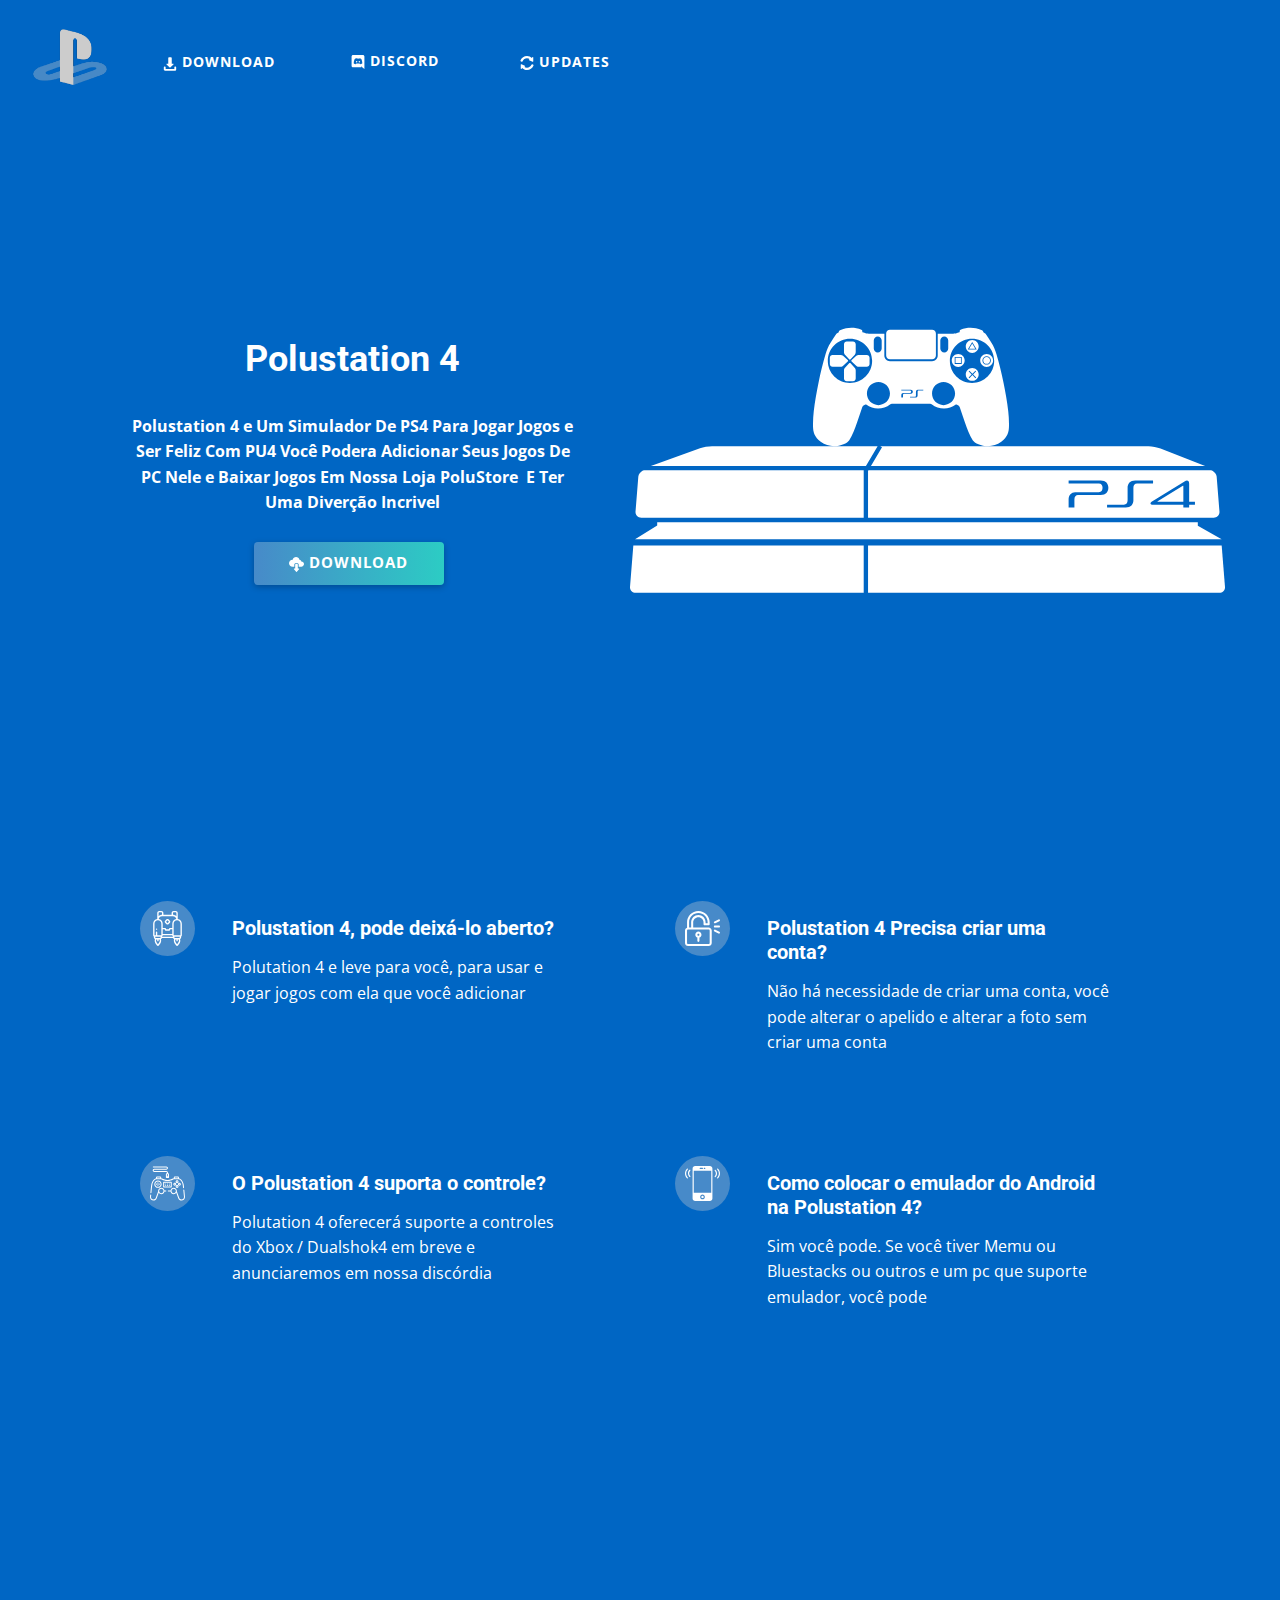
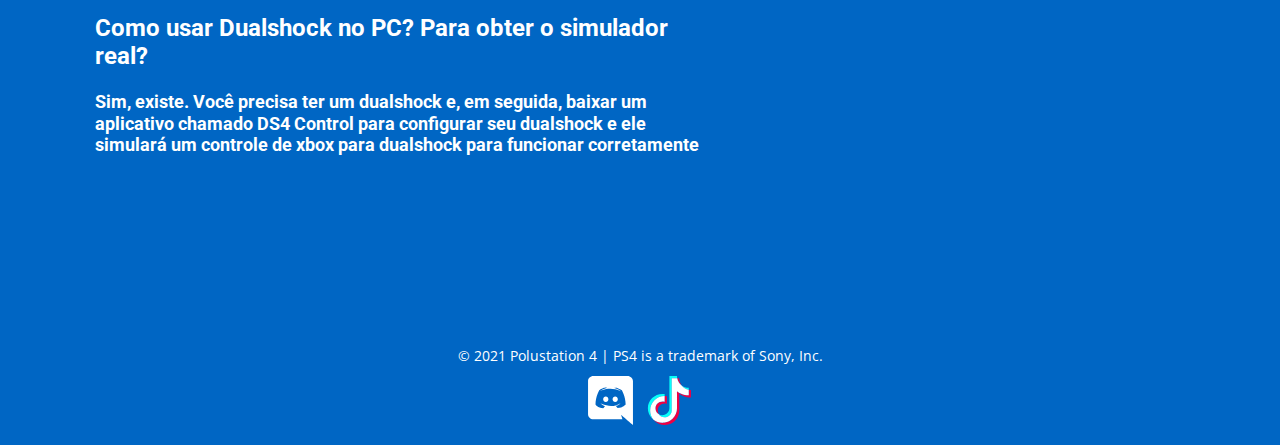
==== commit d7da16c9: "update 6.1" ====
--- a/index.html
+++ b/index.html
@@ -21,7 +21,6 @@
     
     
     
-    
     <script type="application/ld+json">{
 		"@context": "http://schema.org",
 		"@type": "Organization",
@@ -44,7 +43,7 @@
         <a href="Polustation-4---Simulator.html" data-page-id="81131993" class="u-btn u-btn-round u-button-style u-hover-palette-1-light-1 u-none u-radius-50 u-btn-2"><span class="u-icon u-icon-2"><svg class="u-svg-content" viewBox="0 0 512 512" x="0px" y="0px" style="width: 1em; height: 1em;"><g><path d="M448.608,351.791c-18.444,0-33.4,14.952-33.4,33.396v52.055H96.788v-52.055c0-18.443-14.952-33.396-33.396-33.396   s-33.396,14.952-33.396,33.396v85.451c0,18.443,14.952,33.4,33.396,33.4h385.217c18.443,0,33.396-14.957,33.396-33.4v-85.451   C482.005,366.743,467.052,351.791,448.608,351.791z"></path><path d="M245.918,387.325c5.563,5.559,14.6,5.559,20.157,0l117.039-117.038c3.41-3.41,4.423-8.532,2.579-13   c-1.844-4.45-6.18-7.351-11.012-7.351h-54.954V34.024c0-14.402-11.661-26.063-26.06-26.063h-75.323   c-14.398,0-26.06,11.66-26.06,26.063v215.912h-54.973c-4.827,0-9.163,2.9-11.007,7.351c-1.844,4.468-0.83,9.59,2.575,13   L245.918,387.325z"></path>
 </g></svg><img></span>&nbsp;Download
         </a>
-        <a href="Update.html" data-page-id="257920010" class="u-border-none u-btn u-btn-round u-button-style u-hover-palette-1-light-1 u-none u-radius-50 u-btn-3" target="_blank"><span class="u-icon u-icon-3"><svg class="u-svg-content" viewBox="0 0 487.23 487.23" x="0px" y="0px" style="width: 1em; height: 1em;"><g><g><path d="M55.323,203.641c15.664,0,29.813-9.405,35.872-23.854c25.017-59.604,83.842-101.61,152.42-101.61    c37.797,0,72.449,12.955,100.23,34.442l-21.775,3.371c-7.438,1.153-13.224,7.054-14.232,14.512    c-1.01,7.454,3.008,14.686,9.867,17.768l119.746,53.872c5.249,2.357,11.33,1.904,16.168-1.205    c4.83-3.114,7.764-8.458,7.796-14.208l0.621-131.943c0.042-7.506-4.851-14.144-12.024-16.332    c-7.185-2.188-14.947,0.589-19.104,6.837l-16.505,24.805C370.398,26.778,310.1,0,243.615,0C142.806,0,56.133,61.562,19.167,149.06    c-5.134,12.128-3.84,26.015,3.429,36.987C29.865,197.023,42.152,203.641,55.323,203.641z"></path><path d="M464.635,301.184c-7.27-10.977-19.558-17.594-32.728-17.594c-15.664,0-29.813,9.405-35.872,23.854    c-25.018,59.604-83.843,101.61-152.42,101.61c-37.798,0-72.45-12.955-100.232-34.442l21.776-3.369    c7.437-1.153,13.223-7.055,14.233-14.514c1.009-7.453-3.008-14.686-9.867-17.768L49.779,285.089    c-5.25-2.356-11.33-1.905-16.169,1.205c-4.829,3.114-7.764,8.458-7.795,14.207l-0.622,131.943    c-0.042,7.506,4.85,14.144,12.024,16.332c7.185,2.188,14.948-0.59,19.104-6.839l16.505-24.805    c44.004,43.32,104.303,70.098,170.788,70.098c100.811,0,187.481-61.561,224.446-149.059    C473.197,326.043,471.903,312.157,464.635,301.184z"></path>
+        <a href="Update.html" data-page-id="257920010" class="u-border-none u-btn u-btn-round u-button-style u-hover-palette-1-light-1 u-none u-radius-50 u-btn-3"><span class="u-icon u-icon-3"><svg class="u-svg-content" viewBox="0 0 487.23 487.23" x="0px" y="0px" style="width: 1em; height: 1em;"><g><g><path d="M55.323,203.641c15.664,0,29.813-9.405,35.872-23.854c25.017-59.604,83.842-101.61,152.42-101.61    c37.797,0,72.449,12.955,100.23,34.442l-21.775,3.371c-7.438,1.153-13.224,7.054-14.232,14.512    c-1.01,7.454,3.008,14.686,9.867,17.768l119.746,53.872c5.249,2.357,11.33,1.904,16.168-1.205    c4.83-3.114,7.764-8.458,7.796-14.208l0.621-131.943c0.042-7.506-4.851-14.144-12.024-16.332    c-7.185-2.188-14.947,0.589-19.104,6.837l-16.505,24.805C370.398,26.778,310.1,0,243.615,0C142.806,0,56.133,61.562,19.167,149.06    c-5.134,12.128-3.84,26.015,3.429,36.987C29.865,197.023,42.152,203.641,55.323,203.641z"></path><path d="M464.635,301.184c-7.27-10.977-19.558-17.594-32.728-17.594c-15.664,0-29.813,9.405-35.872,23.854    c-25.018,59.604-83.843,101.61-152.42,101.61c-37.798,0-72.45-12.955-100.232-34.442l21.776-3.369    c7.437-1.153,13.223-7.055,14.233-14.514c1.009-7.453-3.008-14.686-9.867-17.768L49.779,285.089    c-5.25-2.356-11.33-1.905-16.169,1.205c-4.829,3.114-7.764,8.458-7.795,14.207l-0.622,131.943    c-0.042,7.506,4.85,14.144,12.024,16.332c7.185,2.188,14.948-0.59,19.104-6.839l16.505-24.805    c44.004,43.32,104.303,70.098,170.788,70.098c100.811,0,187.481-61.561,224.446-149.059    C473.197,326.043,471.903,312.157,464.635,301.184z"></path>
 </g>
 </g></svg><img></span>&nbsp;Updates
         </a>
@@ -56,8 +55,7 @@
             <div class="u-container-style u-layout-cell u-left-cell u-size-30 u-size-xs-60 u-layout-cell-1" src="">
               <div class="u-container-layout u-container-layout-1">
                 <h2 class="u-align-center u-text u-text-body-alt-color u-text-default u-text-1">Polustation 4</h2>
-                <p class="u-align-center u-text u-text-body-alt-color u-text-2">Polustation is a Playstation 4 Interface Simulator for You to Add Games and Pretend You're on Playstation 4 and Playstation 4 Control Compatible Want to know more? Enter Our Discord<span style="font-weight: 700;"></span>
-                </p>
+                <p class="u-align-center u-text u-text-body-alt-color u-text-2"> Polustation 4 e Um Simulador De PS4 Para Jogar Jogos e Ser Feliz Com PU4 Você Podera Adicionar Seus Jogos De PC Nele e Baixar Jogos Em Nossa Loja PoluStore&nbsp; E Ter Uma Diverção Incrivel</p>
                 <a href="https://polutation.s3.us-west-2.amazonaws.com/PoluTation.zip" class="u-btn u-btn-round u-button-style u-gradient u-none u-radius-4 u-text-body-alt-color u-btn-1" target="_blank"><span class="u-icon u-icon-1"><svg class="u-svg-content" viewBox="0 0 512 512" style="width: 1em; height: 1em;"><g><path d="m286 241h-60c-8.291 0-15 6.709-15 15v135h-30c-5.684 0-10.869 3.208-13.418 8.291-2.534 5.083-1.992 11.162 1.421 15.703l75 91c2.827 3.779 7.28 6.006 11.997 6.006s9.17-2.227 11.997-6.006l75-91c3.413-4.541 3.955-10.62 1.421-15.703-2.549-5.083-7.734-8.291-13.418-8.291h-30v-135c0-8.291-6.709-15-15-15z"></path><path d="m419.491 151.015c-6.167-30.205-30.703-53.848-62.446-58.872-13.096-52.72-61.011-92.143-116.045-92.143-54.917 0-102.305 38.837-115.737 91.117-1.407-.073-2.827-.117-4.263-.117-66.167 0-121 53.833-121 120s54.833 120 121 120h60v-75c0-24.814 20.186-45 45-45h60c24.814 0 45 20.186 45 45v75h90c49.629 0 91-40.371 91-90 0-50.127-42.06-91.23-92.509-89.985z"></path>
 </g></svg><img></span>&nbsp;​Download
                 </a>
@@ -90,8 +88,8 @@
           </span>
                 <div class="u-container-style u-group u-group-1">
                   <div class="u-container-layout u-container-layout-2">
-                    <h5 class="u-text u-text-1"> Polustation 4, can you leave it open?</h5>
-                    <p class="u-text u-text-2"> Polutation 4 And Take It For You To Use It And Play Games With It That You Add</p>
+                    <h5 class="u-text u-text-1"> Polustation 4, pode deixá-lo aberto?</h5>
+                    <p class="u-text u-text-2"> Polutation 4 e leve para você, para usar e jogar jogos com ela que você adicionar</p>
                   </div>
                 </div>
               </div>
@@ -113,8 +111,8 @@
           </span>
                 <div class="u-container-style u-group u-video-cover u-group-2">
                   <div class="u-container-layout u-container-layout-4">
-                    <h5 class="u-text u-text-3"> Polustation Need to Create Account?</h5>
-                    <p class="u-text u-text-default u-text-4"> No need to create an account, you can change the nickname and change the photo without creating an account</p>
+                    <h5 class="u-text u-text-3"> Polustation 4 Precisa criar uma conta?</h5>
+                    <p class="u-text u-text-default u-text-4"> Não há necessidade de criar uma conta, você pode alterar o apelido e alterar a foto sem criar uma conta</p>
                   </div>
                 </div>
               </div>
@@ -166,8 +164,8 @@
           </span>
                 <div class="u-container-style u-group u-video-cover u-group-3">
                   <div class="u-container-layout u-container-layout-6">
-                    <h5 class="u-text u-text-5"> Does Polustation 4 support the control?</h5>
-                    <p class="u-text u-text-default u-text-6"> Polutation 4 Will Support Xbox/Dualshok4 Controls Coming Soon And We'll Announce In Our Discord</p>
+                    <h5 class="u-text u-text-5"> O Polustation 4 suporta o controle?</h5>
+                    <p class="u-text u-text-default u-text-6"> Polutation 4 oferecerá suporte a controles do Xbox / Dualshok4 em breve e anunciaremos em nossa discórdia</p>
                   </div>
                 </div>
               </div>
@@ -191,8 +189,8 @@
           </span>
                 <div class="u-container-style u-group u-video-cover u-group-4">
                   <div class="u-container-layout u-container-layout-8">
-                    <h5 class="u-text u-text-7"> How To Put Android Emulator Inside Polustation 4?</h5>
-                    <p class="u-text u-text-default u-text-8"> Yes you can. If you have Memu or Bluestacks or others and a pc that supports emulator, you can</p>
+                    <h5 class="u-text u-text-7"> Como colocar o emulador do Android na Polustation 4?</h5>
+                    <p class="u-text u-text-default u-text-8"> Sim você pode. Se você tiver Memu ou Bluestacks ou outros e um pc que suporte emulador, você pode</p>
                   </div>
                 </div>
               </div>
@@ -203,17 +201,14 @@
     </section>
     <section class="u-clearfix u-custom-color-2 u-section-3" id="sec-b994">
       <div class="u-align-left u-clearfix u-sheet u-sheet-1">
-        <h4 class="u-text u-text-1"> How to use Dualshock on PC? To get the real simulator?</h4>
-        <h6 class="u-text u-text-2"> Yes there is. You need to have a dualshock and then download a following app called DS4 Control for you to configure your dualshock and it will simulate an xbox control for dualshock to work properly</h6><span class="u-icon u-icon-circle u-text-white u-icon-1" data-animation-name="shake" data-animation-duration="1000" data-animation-delay="0" data-animation-direction=""><svg class="u-svg-link" preserveAspectRatio="xMidYMin slice" viewBox="0 0 575.395 575.395" style=""><use xmlns:xlink="http://www.w3.org/1999/xlink" xlink:href="#svg-bea2"></use></svg><svg class="u-svg-content" viewBox="0 0 575.395 575.395" x="0px" y="0px" id="svg-bea2" style="enable-background:new 0 0 575.395 575.395;"><g><g><circle cx="290.531" cy="146.371" r="18.752"></circle><path d="M328.188,138.311c0,6.756,5.484,12.24,12.24,12.24c6.758,0,12.24-5.483,12.24-12.24c0-29.345-27.877-53.213-62.137-53.213    c-34.259,0-62.136,23.868-62.136,53.213c0,6.756,5.483,12.24,12.24,12.24c6.757,0,12.24-5.483,12.24-12.24    c0-15.845,16.897-28.733,37.656-28.733C311.291,109.578,328.188,122.466,328.188,138.311z"></path><path d="M394.48,132.54c0-48.275-46.629-87.547-103.949-87.547c-57.319,0-103.948,39.272-103.948,87.547    c0,6.756,5.483,12.24,12.24,12.24c6.756,0,12.24-5.483,12.24-12.24c0-34.774,35.649-63.067,79.468-63.067    c43.82,0,79.469,28.293,79.469,63.067c0,6.756,5.484,12.24,12.24,12.24S394.48,139.296,394.48,132.54z"></path><path d="M405.318,229.731c2.809,0,5.098-2.289,5.098-5.098v-13.703c0-2.809-2.289-5.098-5.098-5.098s-5.098,2.289-5.098,5.098    v13.703C400.221,227.443,402.51,229.731,405.318,229.731z"></path><circle cx="466.5" cy="231.598" r="17.081"></circle><path d="M287.178,312.706c-17.424,0-31.598,14.175-31.598,31.598c0,17.424,14.174,31.598,31.598,31.598    c17.423,0,31.597-14.174,31.597-31.598C318.775,326.881,304.602,312.706,287.178,312.706z M279.075,356.177    c-0.012,0.214-0.453,0.545-0.734,0.594c-4.982,0.832-9.835,0.3-14.541-1.523c-0.404-0.159-0.784-0.398-1.139-0.649    c-1.793-1.267-1.787-2.949,0.043-4.125c0.795-0.508,1.646-0.979,2.528-1.303c4.522-1.671,9.069-3.287,13.849-5.007    c0,1.677,0.031,3.226-0.037,4.768c-0.006,0.208-0.496,0.472-0.808,0.588c-2.503,0.918-5.024,1.793-7.528,2.717    c-0.582,0.215-1.107,0.575-1.658,0.863c0.012,0.141,0.024,0.281,0.03,0.422c0.551,0.19,1.114,0.575,1.652,0.539    c1.548-0.11,3.109-0.288,4.621-0.624c1.224-0.275,2.393-0.82,3.77-1.316C279.106,353.576,279.143,354.88,279.075,356.177z     M289.26,329.684c-0.172,0.416-0.129,0.93-0.129,1.407c-0.006,9.694,0,19.389,0,29.082c0,0.459,0,0.925,0,1.555    c-2.846-0.899-5.484-1.731-8.116-2.595c-0.208-0.067-0.392-0.397-0.459-0.637c-0.08-0.306-0.031-0.654-0.031-0.985    c0.012-11.45,0.025-22.9,0.037-34.352c0-0.397,0-0.795,0-1.346c0.783,0.152,1.462,0.238,2.111,0.428    c3.715,1.09,7.43,2.173,11.127,3.329c0.967,0.301,1.877,0.814,2.771,1.311c2.92,1.621,4.602,4.094,5.018,7.417    c0.289,2.301,0.393,4.584-0.348,6.836c-1.262,3.807-4.762,4.878-8.451,3.121c-0.289-0.135-0.473-0.765-0.479-1.169    c-0.031-3.88,0.012-7.754-0.043-11.634c-0.012-0.765-0.227-1.609-0.605-2.265c-0.232-0.392-0.998-0.71-1.469-0.643    C289.828,328.582,289.449,329.23,289.26,329.684z M311.498,348.931c1.99,1.322,2.082,2.919,0.08,4.217    c-1.242,0.802-2.65,1.39-4.045,1.903c-5.35,1.971-10.723,3.874-16.09,5.796c-0.232,0.085-0.482,0.128-0.898,0.244    c0-1.585-0.043-3.011,0.035-4.425c0.02-0.293,0.473-0.685,0.809-0.808c3.873-1.42,7.771-2.79,11.658-4.18    c0.514-0.184,1.047-0.343,1.523-0.605c0.289-0.159,0.479-0.49,0.711-0.747c-0.27-0.208-0.508-0.526-0.814-0.6    c-1.719-0.435-3.414-0.221-5.066,0.354c-2.521,0.875-5.031,1.775-7.547,2.662c-0.373,0.129-0.746,0.239-1.303,0.423    c0-1.708-0.025-3.262,0.029-4.811c0.006-0.208,0.387-0.508,0.648-0.588c6.586-2.074,13.098-2.007,19.5,0.741    C310.996,348.612,311.254,348.766,311.498,348.931z"></path><circle cx="506.592" cy="271.69" r="17.081"></circle><path d="M190.892,326.654c-15.024,0-27.252,12.228-27.252,27.258c0,15.025,12.228,27.253,27.252,27.253    c15.031,0,27.258-12.228,27.258-27.253C218.15,338.882,205.923,326.654,190.892,326.654z"></path><path d="M378.482,326.654c-15.031,0-27.258,12.228-27.258,27.258c0,15.025,12.227,27.253,27.258,27.253    c15.025,0,27.252-12.228,27.252-27.253C405.734,338.882,393.508,326.654,378.482,326.654z"></path><path d="M507.834,193.63c-1.297-1.995-3.824-3.678-7.178-5.08v-5.202c0,0-29.75-20.067-69.211-3.751c0,0-1.256,1.064-1.738,6.591    c-2.484,0.551-4.639,1.182-6.396,1.891c-7.668,3.103-12.564,2.283-12.564,2.283h-26.773c0.973,2.075,1.561,4.364,1.561,6.806    v82.62c0,8.886-7.229,16.114-16.115,16.114h-164.48c-8.886,0-16.114-7.229-16.114-16.114v-82.62c0-2.442,0.587-4.73,1.561-6.806    h-25.747c0,0-4.896,0.814-12.564-2.283c-1.756-0.709-3.911-1.34-6.389-1.891c-0.49-5.526-1.744-6.591-1.744-6.591    c-39.462-16.316-69.211,3.751-69.211,3.751v5.202c-3.348,1.402-5.875,3.079-7.179,5.08c0,0-24.805,37.203-31.983,62.656    S-6.208,424.685,0.976,479.507c7.179,54.829,90.074,68.532,111.61,25.453c21.537-43.078,35.9-95.294,35.9-95.294    s8.482-6.2,10.44-6.2c0,0,36.555,30.35,76.041-2.613h105.454c39.486,32.963,76.041,2.613,76.041,2.613    c1.959,0,10.447,6.2,10.447,6.2s14.357,52.216,35.9,95.294c21.541,43.079,104.432,29.37,111.609-25.453    c7.18-54.829-27.412-197.768-34.59-223.221C532.639,230.833,507.834,193.63,507.834,193.63z M157.82,210.931    c0-6.187,5.03-11.218,11.218-11.218s11.218,5.031,11.218,11.218v13.703c0,6.187-5.03,11.218-11.218,11.218    s-11.218-5.031-11.218-11.218V210.931z M87.984,233.557c0.673-9.357,13.292-9.364,18.678-9.37    c5.428,0.006,18.054,0.012,18.721,9.37c0.318,4.418-1.194,19.333-3.25,23.452c-1.781,3.556-10.483,9.939-13.452,12.044    c-0.159,0.134-0.336,0.263-0.526,0.367c-0.459,0.245-0.961,0.373-1.463,0.373c-0.085,0-0.159-0.006-0.238-0.012    c-0.484-0.037-0.955-0.184-1.383-0.447c-0.135-0.085-0.269-0.171-0.386-0.281c-2.968-2.112-11.652-8.477-13.433-12.038    C89.196,252.902,87.678,237.981,87.984,233.557z M66.546,292.395c-9.357-0.674-9.364-13.293-9.37-18.679    c0.006-5.435,0.012-18.054,9.37-18.721c0.459-0.031,1.004-0.049,1.622-0.049c5.214,0,18.011,1.396,21.824,3.299    c3.562,1.775,9.945,10.483,12.05,13.452c0.135,0.159,0.263,0.337,0.367,0.526c0.281,0.533,0.404,1.126,0.361,1.702    c-0.037,0.483-0.184,0.955-0.447,1.383c-0.085,0.135-0.171,0.27-0.281,0.386c-2.111,2.968-8.482,11.653-12.044,13.433    c-3.819,1.909-16.634,3.305-21.848,3.305C67.543,292.443,67.005,292.425,66.546,292.395z M125.384,313.839    c-0.661,9.352-13.287,9.357-18.678,9.363h-0.019c-5.416-0.006-18.023-0.012-18.703-9.363c-0.312-4.431,1.206-19.346,3.256-23.452    c1.781-3.567,10.483-9.945,13.445-12.056c0.178-0.153,0.379-0.288,0.606-0.392c0.128-0.067,0.263-0.129,0.398-0.166    c0.814-0.275,1.689-0.22,2.454,0.19c0.227,0.122,0.435,0.269,0.624,0.44c3.06,2.173,11.604,8.458,13.36,11.983    C124.184,294.506,125.696,309.42,125.384,313.839z M146.834,292.395c-0.459,0.03-0.998,0.049-1.603,0.049    c-5.221,0-18.036-1.401-21.854-3.305c-3.562-1.781-9.933-10.472-12.044-13.44c-0.098-0.116-0.184-0.239-0.269-0.373    c-0.38-0.612-0.526-1.322-0.441-2.007c0.043-0.374,0.153-0.734,0.343-1.077c0.11-0.208,0.239-0.392,0.386-0.569    c2.129-2.993,8.482-11.646,12.026-13.421c3.812-1.91,16.616-3.299,21.83-3.299c0.618,0,1.157,0.018,1.628,0.049    c9.352,0.661,9.358,13.287,9.364,18.678C156.192,279.102,156.186,291.721,146.834,292.395z M190.892,387.285    c-18.403,0-33.373-14.97-33.373-33.373c0-18.408,14.97-33.378,33.373-33.378c18.409,0,33.378,14.97,33.378,33.378    C224.271,372.315,209.301,387.285,190.892,387.285z M287.178,378.968c-19.113,0-34.658-15.545-34.658-34.657    c0-19.113,15.545-34.658,34.658-34.658s34.658,15.545,34.658,34.658C321.836,363.423,306.291,378.968,287.178,378.968z     M466.5,208.397c12.791,0,23.201,10.41,23.201,23.201c0,12.791-10.41,23.201-23.201,23.201s-23.201-10.41-23.201-23.201    C443.299,218.808,453.709,208.397,466.5,208.397z M394.1,210.931c0-6.187,5.031-11.218,11.219-11.218s11.219,5.031,11.219,11.218    v13.703c0,6.187-5.031,11.218-11.219,11.218s-11.219-5.031-11.219-11.218V210.931z M378.482,387.285    c-18.408,0-33.379-14.97-33.379-33.373c0-18.408,14.971-33.378,33.379-33.378c18.402,0,33.373,14.97,33.373,33.378    C411.855,372.315,396.885,387.285,378.482,387.285z M426.408,294.892c-12.791,0-23.201-10.411-23.201-23.201    c0-12.791,10.41-23.201,23.201-23.201s23.201,10.41,23.201,23.201C449.609,284.481,439.205,294.892,426.408,294.892z     M466.5,334.978c-12.791,0-23.201-10.41-23.201-23.201s10.41-23.201,23.201-23.201s23.201,10.41,23.201,23.201    S479.291,334.978,466.5,334.978z M506.592,294.892c-12.791,0-23.201-10.411-23.201-23.201c0-12.791,10.41-23.201,23.201-23.201    s23.201,10.41,23.201,23.201C529.793,284.481,519.383,294.892,506.592,294.892z"></path><circle cx="426.408" cy="271.69" r="17.081"></circle><circle cx="466.5" cy="311.776" r="17.081"></circle><path d="M169.038,229.731c2.809,0,5.098-2.289,5.098-5.098v-13.703c0-2.809-2.289-5.098-5.098-5.098s-5.098,2.289-5.098,5.098    v13.703C163.939,227.443,166.229,229.731,169.038,229.731z"></path><path d="M106.687,284.444c-4.572,3.36-9.29,7.313-9.97,8.678c-1.23,2.454-2.943,15.723-2.625,20.276    c0.171,2.436,4.407,3.678,12.571,3.684l0.043,3.061v-3.061c8.17-0.006,12.393-1.242,12.57-3.684    c0.331-4.548-1.389-17.81-2.62-20.276C116.032,291.88,111.656,288.098,106.687,284.444z"></path><path d="M87.256,263.728c-2.179-1.095-13.421-2.656-19.088-2.656c-0.446,0-0.851,0.012-1.181,0.037    c-2.442,0.171-3.684,4.4-3.69,12.57c0.006,8.207,1.242,12.436,3.69,12.613c0.331,0.024,0.716,0.037,1.157,0.037    c5.673,0,16.928-1.566,19.113-2.662c1.365-0.679,5.318-5.397,8.678-9.969C92.28,268.722,88.499,264.346,87.256,263.728z"></path><path d="M106.687,262.945c4.969-3.647,9.345-7.43,9.969-8.672c1.23-2.46,2.944-15.729,2.62-20.276    c-0.171-2.442-4.4-3.684-12.57-3.69c-8.207,0.006-12.436,1.243-12.614,3.69c-0.324,4.547,1.396,17.821,2.625,20.276    C97.391,255.625,102.115,259.585,106.687,262.945z"></path><path d="M146.394,261.109c-0.343-0.024-0.741-0.037-1.188-0.037c-5.673,0-16.916,1.561-19.094,2.656    c-1.242,0.625-5.024,4.994-8.672,9.97c3.36,4.572,7.313,9.296,8.672,9.969c2.356,1.175,15.533,2.962,20.282,2.625    c2.436-0.171,3.678-4.406,3.684-12.57C150.072,265.509,148.835,261.28,146.394,261.109z"></path><path d="M194.943,197.173v82.62c0,5.508,4.48,9.994,9.994,9.994h164.48c5.508,0,9.994-4.48,9.994-9.994v-82.62    c0-2.632-1.039-5.019-2.717-6.806H197.661C195.984,192.155,194.943,194.536,194.943,197.173z"></path>
+        <h4 class="u-text u-text-1"> Como usar Dualshock no PC? Para obter o simulador real?</h4>
+        <h6 class="u-text u-text-2"> Sim, existe. Você precisa ter um dualshock e, em seguida, baixar um aplicativo chamado DS4 Control para configurar seu dualshock e ele simulará um controle de xbox para dualshock para funcionar corretamente</h6><span class="u-icon u-icon-circle u-text-white u-icon-1" data-animation-name="shake" data-animation-duration="1000" data-animation-delay="0" data-animation-direction=""><svg class="u-svg-link" preserveAspectRatio="xMidYMin slice" viewBox="0 0 575.395 575.395" style=""><use xmlns:xlink="http://www.w3.org/1999/xlink" xlink:href="#svg-bea2"></use></svg><svg class="u-svg-content" viewBox="0 0 575.395 575.395" x="0px" y="0px" id="svg-bea2" style="enable-background:new 0 0 575.395 575.395;"><g><g><circle cx="290.531" cy="146.371" r="18.752"></circle><path d="M328.188,138.311c0,6.756,5.484,12.24,12.24,12.24c6.758,0,12.24-5.483,12.24-12.24c0-29.345-27.877-53.213-62.137-53.213    c-34.259,0-62.136,23.868-62.136,53.213c0,6.756,5.483,12.24,12.24,12.24c6.757,0,12.24-5.483,12.24-12.24    c0-15.845,16.897-28.733,37.656-28.733C311.291,109.578,328.188,122.466,328.188,138.311z"></path><path d="M394.48,132.54c0-48.275-46.629-87.547-103.949-87.547c-57.319,0-103.948,39.272-103.948,87.547    c0,6.756,5.483,12.24,12.24,12.24c6.756,0,12.24-5.483,12.24-12.24c0-34.774,35.649-63.067,79.468-63.067    c43.82,0,79.469,28.293,79.469,63.067c0,6.756,5.484,12.24,12.24,12.24S394.48,139.296,394.48,132.54z"></path><path d="M405.318,229.731c2.809,0,5.098-2.289,5.098-5.098v-13.703c0-2.809-2.289-5.098-5.098-5.098s-5.098,2.289-5.098,5.098    v13.703C400.221,227.443,402.51,229.731,405.318,229.731z"></path><circle cx="466.5" cy="231.598" r="17.081"></circle><path d="M287.178,312.706c-17.424,0-31.598,14.175-31.598,31.598c0,17.424,14.174,31.598,31.598,31.598    c17.423,0,31.597-14.174,31.597-31.598C318.775,326.881,304.602,312.706,287.178,312.706z M279.075,356.177    c-0.012,0.214-0.453,0.545-0.734,0.594c-4.982,0.832-9.835,0.3-14.541-1.523c-0.404-0.159-0.784-0.398-1.139-0.649    c-1.793-1.267-1.787-2.949,0.043-4.125c0.795-0.508,1.646-0.979,2.528-1.303c4.522-1.671,9.069-3.287,13.849-5.007    c0,1.677,0.031,3.226-0.037,4.768c-0.006,0.208-0.496,0.472-0.808,0.588c-2.503,0.918-5.024,1.793-7.528,2.717    c-0.582,0.215-1.107,0.575-1.658,0.863c0.012,0.141,0.024,0.281,0.03,0.422c0.551,0.19,1.114,0.575,1.652,0.539    c1.548-0.11,3.109-0.288,4.621-0.624c1.224-0.275,2.393-0.82,3.77-1.316C279.106,353.576,279.143,354.88,279.075,356.177z     M289.26,329.684c-0.172,0.416-0.129,0.93-0.129,1.407c-0.006,9.694,0,19.389,0,29.082c0,0.459,0,0.925,0,1.555    c-2.846-0.899-5.484-1.731-8.116-2.595c-0.208-0.067-0.392-0.397-0.459-0.637c-0.08-0.306-0.031-0.654-0.031-0.985    c0.012-11.45,0.025-22.9,0.037-34.352c0-0.397,0-0.795,0-1.346c0.783,0.152,1.462,0.238,2.111,0.428    c3.715,1.09,7.43,2.173,11.127,3.329c0.967,0.301,1.877,0.814,2.771,1.311c2.92,1.621,4.602,4.094,5.018,7.417    c0.289,2.301,0.393,4.584-0.348,6.836c-1.262,3.807-4.762,4.878-8.451,3.121c-0.289-0.135-0.473-0.765-0.479-1.169    c-0.031-3.88,0.012-7.754-0.043-11.634c-0.012-0.765-0.227-1.609-0.605-2.265c-0.232-0.392-0.998-0.71-1.469-0.643    C289.828,328.582,289.449,329.23,289.26,329.684z M311.498,348.931c1.99,1.322,2.082,2.919,0.08,4.217    c-1.242,0.802-2.65,1.39-4.045,1.903c-5.35,1.971-10.723,3.874-16.09,5.796c-0.232,0.085-0.482,0.128-0.898,0.244    c0-1.585-0.043-3.011,0.035-4.425c0.02-0.293,0.473-0.685,0.809-0.808c3.873-1.42,7.771-2.79,11.658-4.18    c0.514-0.184,1.047-0.343,1.523-0.605c0.289-0.159,0.479-0.49,0.711-0.747c-0.27-0.208-0.508-0.526-0.814-0.6    c-1.719-0.435-3.414-0.221-5.066,0.354c-2.521,0.875-5.031,1.775-7.547,2.662c-0.373,0.129-0.746,0.239-1.303,0.423    c0-1.708-0.025-3.262,0.029-4.811c0.006-0.208,0.387-0.508,0.648-0.588c6.586-2.074,13.098-2.007,19.5,0.741    C310.996,348.612,311.254,348.766,311.498,348.931z"></path><circle cx="506.592" cy="271.69" r="17.081"></circle><path d="M190.892,326.654c-15.024,0-27.252,12.228-27.252,27.258c0,15.025,12.228,27.253,27.252,27.253    c15.031,0,27.258-12.228,27.258-27.253C218.15,338.882,205.923,326.654,190.892,326.654z"></path><path d="M378.482,326.654c-15.031,0-27.258,12.228-27.258,27.258c0,15.025,12.227,27.253,27.258,27.253    c15.025,0,27.252-12.228,27.252-27.253C405.734,338.882,393.508,326.654,378.482,326.654z"></path><path d="M507.834,193.63c-1.297-1.995-3.824-3.678-7.178-5.08v-5.202c0,0-29.75-20.067-69.211-3.751c0,0-1.256,1.064-1.738,6.591    c-2.484,0.551-4.639,1.182-6.396,1.891c-7.668,3.103-12.564,2.283-12.564,2.283h-26.773c0.973,2.075,1.561,4.364,1.561,6.806    v82.62c0,8.886-7.229,16.114-16.115,16.114h-164.48c-8.886,0-16.114-7.229-16.114-16.114v-82.62c0-2.442,0.587-4.73,1.561-6.806    h-25.747c0,0-4.896,0.814-12.564-2.283c-1.756-0.709-3.911-1.34-6.389-1.891c-0.49-5.526-1.744-6.591-1.744-6.591    c-39.462-16.316-69.211,3.751-69.211,3.751v5.202c-3.348,1.402-5.875,3.079-7.179,5.08c0,0-24.805,37.203-31.983,62.656    S-6.208,424.685,0.976,479.507c7.179,54.829,90.074,68.532,111.61,25.453c21.537-43.078,35.9-95.294,35.9-95.294    s8.482-6.2,10.44-6.2c0,0,36.555,30.35,76.041-2.613h105.454c39.486,32.963,76.041,2.613,76.041,2.613    c1.959,0,10.447,6.2,10.447,6.2s14.357,52.216,35.9,95.294c21.541,43.079,104.432,29.37,111.609-25.453    c7.18-54.829-27.412-197.768-34.59-223.221C532.639,230.833,507.834,193.63,507.834,193.63z M157.82,210.931    c0-6.187,5.03-11.218,11.218-11.218s11.218,5.031,11.218,11.218v13.703c0,6.187-5.03,11.218-11.218,11.218    s-11.218-5.031-11.218-11.218V210.931z M87.984,233.557c0.673-9.357,13.292-9.364,18.678-9.37    c5.428,0.006,18.054,0.012,18.721,9.37c0.318,4.418-1.194,19.333-3.25,23.452c-1.781,3.556-10.483,9.939-13.452,12.044    c-0.159,0.134-0.336,0.263-0.526,0.367c-0.459,0.245-0.961,0.373-1.463,0.373c-0.085,0-0.159-0.006-0.238-0.012    c-0.484-0.037-0.955-0.184-1.383-0.447c-0.135-0.085-0.269-0.171-0.386-0.281c-2.968-2.112-11.652-8.477-13.433-12.038    C89.196,252.902,87.678,237.981,87.984,233.557z M66.546,292.395c-9.357-0.674-9.364-13.293-9.37-18.679    c0.006-5.435,0.012-18.054,9.37-18.721c0.459-0.031,1.004-0.049,1.622-0.049c5.214,0,18.011,1.396,21.824,3.299    c3.562,1.775,9.945,10.483,12.05,13.452c0.135,0.159,0.263,0.337,0.367,0.526c0.281,0.533,0.404,1.126,0.361,1.702    c-0.037,0.483-0.184,0.955-0.447,1.383c-0.085,0.135-0.171,0.27-0.281,0.386c-2.111,2.968-8.482,11.653-12.044,13.433    c-3.819,1.909-16.634,3.305-21.848,3.305C67.543,292.443,67.005,292.425,66.546,292.395z M125.384,313.839    c-0.661,9.352-13.287,9.357-18.678,9.363h-0.019c-5.416-0.006-18.023-0.012-18.703-9.363c-0.312-4.431,1.206-19.346,3.256-23.452    c1.781-3.567,10.483-9.945,13.445-12.056c0.178-0.153,0.379-0.288,0.606-0.392c0.128-0.067,0.263-0.129,0.398-0.166    c0.814-0.275,1.689-0.22,2.454,0.19c0.227,0.122,0.435,0.269,0.624,0.44c3.06,2.173,11.604,8.458,13.36,11.983    C124.184,294.506,125.696,309.42,125.384,313.839z M146.834,292.395c-0.459,0.03-0.998,0.049-1.603,0.049    c-5.221,0-18.036-1.401-21.854-3.305c-3.562-1.781-9.933-10.472-12.044-13.44c-0.098-0.116-0.184-0.239-0.269-0.373    c-0.38-0.612-0.526-1.322-0.441-2.007c0.043-0.374,0.153-0.734,0.343-1.077c0.11-0.208,0.239-0.392,0.386-0.569    c2.129-2.993,8.482-11.646,12.026-13.421c3.812-1.91,16.616-3.299,21.83-3.299c0.618,0,1.157,0.018,1.628,0.049    c9.352,0.661,9.358,13.287,9.364,18.678C156.192,279.102,156.186,291.721,146.834,292.395z M190.892,387.285    c-18.403,0-33.373-14.97-33.373-33.373c0-18.408,14.97-33.378,33.373-33.378c18.409,0,33.378,14.97,33.378,33.378    C224.271,372.315,209.301,387.285,190.892,387.285z M287.178,378.968c-19.113,0-34.658-15.545-34.658-34.657    c0-19.113,15.545-34.658,34.658-34.658s34.658,15.545,34.658,34.658C321.836,363.423,306.291,378.968,287.178,378.968z     M466.5,208.397c12.791,0,23.201,10.41,23.201,23.201c0,12.791-10.41,23.201-23.201,23.201s-23.201-10.41-23.201-23.201    C443.299,218.808,453.709,208.397,466.5,208.397z M394.1,210.931c0-6.187,5.031-11.218,11.219-11.218s11.219,5.031,11.219,11.218    v13.703c0,6.187-5.031,11.218-11.219,11.218s-11.219-5.031-11.219-11.218V210.931z M378.482,387.285    c-18.408,0-33.379-14.97-33.379-33.373c0-18.408,14.971-33.378,33.379-33.378c18.402,0,33.373,14.97,33.373,33.378    C411.855,372.315,396.885,387.285,378.482,387.285z M426.408,294.892c-12.791,0-23.201-10.411-23.201-23.201    c0-12.791,10.41-23.201,23.201-23.201s23.201,10.41,23.201,23.201C449.609,284.481,439.205,294.892,426.408,294.892z     M466.5,334.978c-12.791,0-23.201-10.41-23.201-23.201s10.41-23.201,23.201-23.201s23.201,10.41,23.201,23.201    S479.291,334.978,466.5,334.978z M506.592,294.892c-12.791,0-23.201-10.411-23.201-23.201c0-12.791,10.41-23.201,23.201-23.201    s23.201,10.41,23.201,23.201C529.793,284.481,519.383,294.892,506.592,294.892z"></path><circle cx="426.408" cy="271.69" r="17.081"></circle><circle cx="466.5" cy="311.776" r="17.081"></circle><path d="M169.038,229.731c2.809,0,5.098-2.289,5.098-5.098v-13.703c0-2.809-2.289-5.098-5.098-5.098s-5.098,2.289-5.098,5.098    v13.703C163.939,227.443,166.229,229.731,169.038,229.731z"></path><path d="M106.687,284.444c-4.572,3.36-9.29,7.313-9.97,8.678c-1.23,2.454-2.943,15.723-2.625,20.276    c0.171,2.436,4.407,3.678,12.571,3.684l0.043,3.061v-3.061c8.17-0.006,12.393-1.242,12.57-3.684    c0.331-4.548-1.389-17.81-2.62-20.276C116.032,291.88,111.656,288.098,106.687,284.444z"></path><path d="M87.256,263.728c-2.179-1.095-13.421-2.656-19.088-2.656c-0.446,0-0.851,0.012-1.181,0.037    c-2.442,0.171-3.684,4.4-3.69,12.57c0.006,8.207,1.242,12.436,3.69,12.613c0.331,0.024,0.716,0.037,1.157,0.037    c5.673,0,16.928-1.566,19.113-2.662c1.365-0.679,5.318-5.397,8.678-9.969C92.28,268.722,88.499,264.346,87.256,263.728z"></path><path d="M106.687,262.945c4.969-3.647,9.345-7.43,9.969-8.672c1.23-2.46,2.944-15.729,2.62-20.276    c-0.171-2.442-4.4-3.684-12.57-3.69c-8.207,0.006-12.436,1.243-12.614,3.69c-0.324,4.547,1.396,17.821,2.625,20.276    C97.391,255.625,102.115,259.585,106.687,262.945z"></path><path d="M146.394,261.109c-0.343-0.024-0.741-0.037-1.188-0.037c-5.673,0-16.916,1.561-19.094,2.656    c-1.242,0.625-5.024,4.994-8.672,9.97c3.36,4.572,7.313,9.296,8.672,9.969c2.356,1.175,15.533,2.962,20.282,2.625    c2.436-0.171,3.678-4.406,3.684-12.57C150.072,265.509,148.835,261.28,146.394,261.109z"></path><path d="M194.943,197.173v82.62c0,5.508,4.48,9.994,9.994,9.994h164.48c5.508,0,9.994-4.48,9.994-9.994v-82.62    c0-2.632-1.039-5.019-2.717-6.806H197.661C195.984,192.155,194.943,194.536,194.943,197.173z"></path>
 </g>
 </g></svg>
             
             
           </span>
       </div>
-    </section>
-    <section class="u-clearfix u-custom-color-2 u-section-4" id="sec-53f6">
-      <div class="u-clearfix u-sheet u-sheet-1"></div>
     </section>
     
     
--- a/Polustation-4---Simulator.css
+++ b/Polustation-4---Simulator.css
@@ -503,7 +503,7 @@
   width: 312px;
   background-image: none;
   animation-duration: 1000ms;
-  margin: -234px 82px 60px auto;
+  margin: -255px 82px -57px auto;
 }
 
 @media (max-width: 1199px) {
@@ -540,10 +540,4 @@
   .u-section-3 .u-text-2 {
     margin-right: 0;
   }
-}.u-section-4 {
-  background-image: none;
-}
-
-.u-section-4 .u-sheet-1 {
-  min-height: 50vw;
 }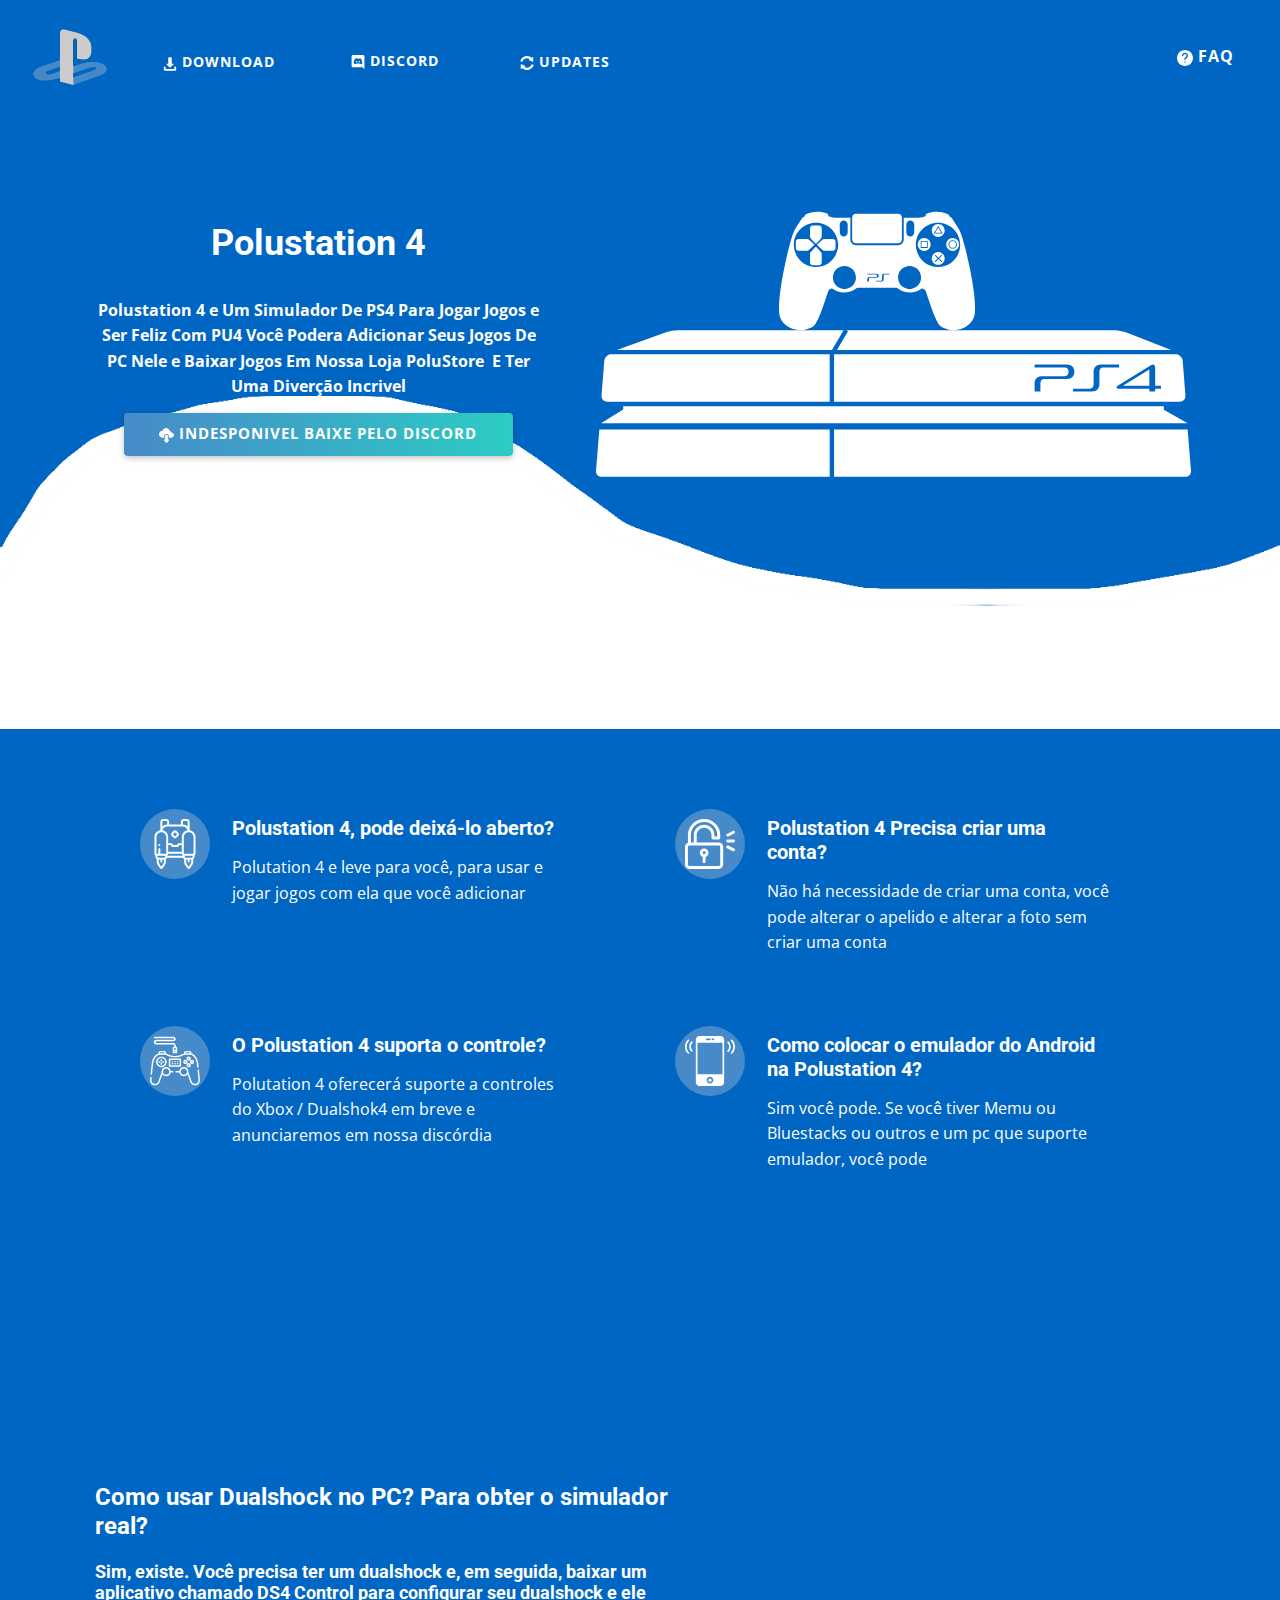
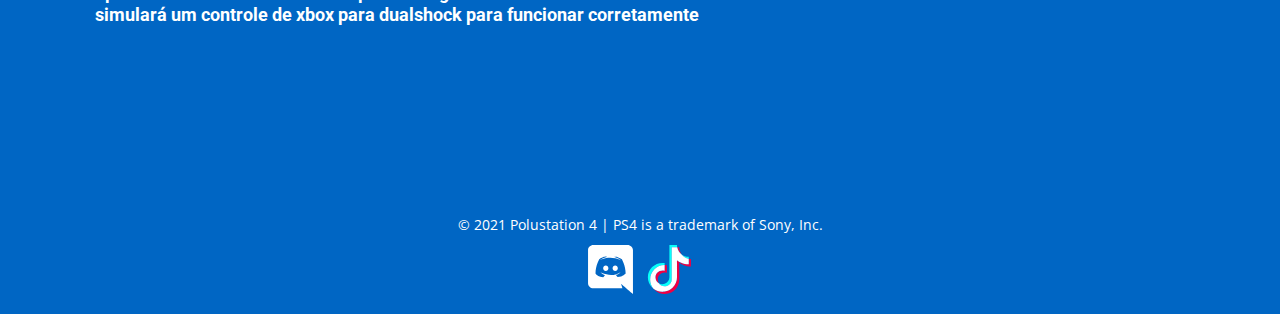
==== commit 3927f611: "Update 6.2" ====
--- a/index.html
+++ b/index.html
@@ -47,28 +47,32 @@
 </g>
 </g></svg><img></span>&nbsp;Updates
         </a>
+        <a href="FAQ.html" data-page-id="284483338" class="u-border-none u-btn u-btn-round u-button-style u-hover-palette-1-light-1 u-none u-radius-50 u-btn-4"><span class="u-icon u-icon-4"><svg class="u-svg-content" viewBox="0 0 24 24" style="width: 1em; height: 1em;"><path d="m12 0c-6.617 0-12 5.383-12 12s5.383 12 12 12 12-5.383 12-12-5.383-12-12-12zm0 19c-.552 0-1-.448-1-1s.448-1 1-1 1 .448 1 1-.448 1-1 1zm1.583-6.358c-.354.163-.583.52-.583.909v.449c0 .552-.447 1-1 1s-1-.448-1-1v-.449c0-1.167.686-2.237 1.745-2.726 1.019-.469 1.755-1.714 1.755-2.325 0-1.378-1.121-2.5-2.5-2.5s-2.5 1.122-2.5 2.5c0 .552-.447 1-1 1s-1-.448-1-1c0-2.481 2.019-4.5 4.5-4.5s4.5 2.019 4.5 4.5c0 1.351-1.172 3.337-2.917 4.142z"></path></svg><img></span>&nbsp;​FAQ
+        </a>
       </div></header>
-    <section class="u-clearfix u-custom-color-2 u-section-1" id="sec-e75b">
-      <div class="u-clearfix u-gutter-10 u-layout-wrap u-layout-wrap-1">
-        <div class="u-layout" style="">
-          <div class="u-layout-row" style="">
-            <div class="u-container-style u-layout-cell u-left-cell u-size-30 u-size-xs-60 u-layout-cell-1" src="">
-              <div class="u-container-layout u-container-layout-1">
-                <h2 class="u-align-center u-text u-text-body-alt-color u-text-default u-text-1">Polustation 4</h2>
-                <p class="u-align-center u-text u-text-body-alt-color u-text-2"> Polustation 4 e Um Simulador De PS4 Para Jogar Jogos e Ser Feliz Com PU4 Você Podera Adicionar Seus Jogos De PC Nele e Baixar Jogos Em Nossa Loja PoluStore&nbsp; E Ter Uma Diverção Incrivel</p>
-                <a href="https://polutation.s3.us-west-2.amazonaws.com/PoluTation.zip" class="u-btn u-btn-round u-button-style u-gradient u-none u-radius-4 u-text-body-alt-color u-btn-1" target="_blank"><span class="u-icon u-icon-1"><svg class="u-svg-content" viewBox="0 0 512 512" style="width: 1em; height: 1em;"><g><path d="m286 241h-60c-8.291 0-15 6.709-15 15v135h-30c-5.684 0-10.869 3.208-13.418 8.291-2.534 5.083-1.992 11.162 1.421 15.703l75 91c2.827 3.779 7.28 6.006 11.997 6.006s9.17-2.227 11.997-6.006l75-91c3.413-4.541 3.955-10.62 1.421-15.703-2.549-5.083-7.734-8.291-13.418-8.291h-30v-135c0-8.291-6.709-15-15-15z"></path><path d="m419.491 151.015c-6.167-30.205-30.703-53.848-62.446-58.872-13.096-52.72-61.011-92.143-116.045-92.143-54.917 0-102.305 38.837-115.737 91.117-1.407-.073-2.827-.117-4.263-.117-66.167 0-121 53.833-121 120s54.833 120 121 120h60v-75c0-24.814 20.186-45 45-45h60c24.814 0 45 20.186 45 45v75h90c49.629 0 91-40.371 91-90 0-50.127-42.06-91.23-92.509-89.985z"></path>
-</g></svg><img></span>&nbsp;​Download
-                </a>
-              </div>
-            </div>
-            <div class="u-container-style u-layout-cell u-right-cell u-size-30 u-size-xs-60 u-layout-cell-2" src="">
-              <div class="u-container-layout u-container-layout-2" src=""><span class="u-icon u-icon-circle u-text-white u-icon-2"><svg class="u-svg-link" preserveAspectRatio="xMidYMin slice" viewBox="0 0 587.443 587.443" style=""><use xmlns:xlink="http://www.w3.org/1999/xlink" xlink:href="#svg-ed3c"></use></svg><svg class="u-svg-content" viewBox="0 0 587.443 587.443" x="0px" y="0px" id="svg-ed3c" style="enable-background:new 0 0 587.443 587.443;"><g><g><path d="M244.477,221.301H80.987c-3.378,0-8.696,0.93-11.873,2.081l-48.526,17.522h212.34L244.477,221.301z"></path><path d="M237.892,240.903h329.954l-44.063-17.356c-3.146-1.236-8.434-2.246-11.812-2.246H246.968l1.848,1.089L237.892,240.903z"></path><polygon points="560.594,299.852 560.594,296.326 554.357,296.326 32.187,296.326 26.85,296.326 26.85,299.625 4.971,313.168     584.162,313.168   "></polygon><path d="M230.738,366.143v-46.854H3.282L0.02,360.041c-0.269,3.373,2.252,6.102,5.631,6.102H230.738z"></path><path d="M235.021,319.289v46.854h346.772c3.378,0,5.899-2.729,5.63-6.102l-3.262-40.752H235.021z"></path><path d="M11.091,292.042h28.011h507.673h29.571c3.378,0,5.899-2.729,5.631-6.102l-2.772-34.651    c-0.099-1.248-0.655-2.337-1.377-3.305c-0.441-0.587-0.942-1.083-1.543-1.505c-1.083-0.759-2.325-1.292-3.696-1.292H235.364    l-0.349,0.588v1.554v2.142v39.811v2.754h-4.278v-2.754v-39.811v-2.142v-2.142H14.842c-1.377,0-2.625,0.539-3.715,1.304    c-0.594,0.422-1.089,0.918-1.53,1.5c-0.716,0.967-1.267,2.056-1.371,3.299L5.454,285.94    C5.191,289.306,7.712,292.042,11.091,292.042z M552.051,258.125v17.932c0,0.098,0.085,0.184,0.189,0.184h-0.189l5.538,0.006    c0.104,0,0.189,0.086,0.189,0.184v2.473c0,0.104-0.085,0.189-0.189,0.189h-5.349c-0.098,0-0.189,0.086-0.189,0.19v2.466    c0,0.104-0.086,0.19-0.19,0.19h-5.36c-0.099,0-0.184-0.086-0.184-0.19v-2.515c-0.019-0.08-0.086-0.135-0.172-0.141H516.31    c-1.39,0-2.081-0.385-2.344-0.948c-0.307-0.649,0.116-1.524,1.383-2.301l32.124-19.725    C550.141,254.465,552.051,255.371,552.051,258.125z M491.278,274.777v-12.319c0-4.052,2.473-7.167,7.528-7.167h17.424    c0.098,0,0.184,0.085,0.184,0.189v2.473c0,0.098-0.08,0.184-0.184,0.184h-15.533c-2.509,0-3.696,1.805-3.696,4.32v12.332    c0,4.058-2.479,7.16-7.527,7.16h-18.269c-0.104,0-0.189-0.085-0.189-0.189v-2.473c0-0.104,0.086-0.189,0.184-0.189h16.383    C490.085,279.092,491.278,277.287,491.278,274.777z M462.863,258.137h-29.627c-0.104,0-0.189-0.086-0.189-0.19v-2.472    c0-0.104,0.086-0.184,0.189-0.184h31.519c5.055,0,7.527,3.115,7.527,7.172c0,4.051-2.473,7.161-7.527,7.161h-22.467    c-2.074,0-3.525,1.756-3.525,4.266v7.87c0,0.104-0.085,0.189-0.189,0.189h-5.343c-0.104,0-0.189-0.079-0.189-0.189v-7.87    c0-4.058,2.741-7.112,6.377-7.112h23.434c2.509,0,3.702-1.805,3.702-4.314C466.566,259.942,465.373,258.137,462.863,258.137z"></path><path d="M546.132,276.24c0.104,0,0.19-0.086,0.19-0.19v-15.306c0-0.343-0.288-0.361-0.459-0.251l-24.891,15.325    c-0.146,0.098-0.214,0.184-0.184,0.306c0.031,0.074,0.135,0.123,0.337,0.123h25.006V276.24z"></path>
+    <section class="u-clearfix u-image u-section-1" id="sec-e75b" data-image-width="1600" data-image-height="1200">
+      <div class="u-clearfix u-sheet u-valign-top u-sheet-1">
+        <div class="u-clearfix u-gutter-10 u-layout-wrap u-layout-wrap-1">
+          <div class="u-layout" style="">
+            <div class="u-layout-row" style="">
+              <div class="u-container-style u-layout-cell u-left-cell u-size-30 u-size-xs-60 u-layout-cell-1" src="">
+                <div class="u-container-layout u-container-layout-1">
+                  <h2 class="u-align-center u-text u-text-body-alt-color u-text-default u-text-1">Polustation 4</h2>
+                  <p class="u-align-center u-text u-text-white u-text-2"> Polustation 4 e Um Simulador De PS4 Para Jogar Jogos e Ser Feliz Com PU4 Você Podera Adicionar Seus Jogos De PC Nele e Baixar Jogos Em Nossa Loja PoluStore&nbsp; E Ter Uma Diverção Incrivel</p>
+                  <a href="https://polutation.s3.us-west-2.amazonaws.com/PoluTation.zip" class="u-btn u-btn-round u-button-style u-gradient u-none u-radius-4 u-text-body-alt-color u-btn-1" target="_blank"><span class="u-icon u-icon-1"><svg class="u-svg-content" viewBox="0 0 512 512" style="width: 1em; height: 1em;"><g><path d="m286 241h-60c-8.291 0-15 6.709-15 15v135h-30c-5.684 0-10.869 3.208-13.418 8.291-2.534 5.083-1.992 11.162 1.421 15.703l75 91c2.827 3.779 7.28 6.006 11.997 6.006s9.17-2.227 11.997-6.006l75-91c3.413-4.541 3.955-10.62 1.421-15.703-2.549-5.083-7.734-8.291-13.418-8.291h-30v-135c0-8.291-6.709-15-15-15z"></path><path d="m419.491 151.015c-6.167-30.205-30.703-53.848-62.446-58.872-13.096-52.72-61.011-92.143-116.045-92.143-54.917 0-102.305 38.837-115.737 91.117-1.407-.073-2.827-.117-4.263-.117-66.167 0-121 53.833-121 120s54.833 120 121 120h60v-75c0-24.814 20.186-45 45-45h60c24.814 0 45 20.186 45 45v75h90c49.629 0 91-40.371 91-90 0-50.127-42.06-91.23-92.509-89.985z"></path>
+</g></svg><img></span>&nbsp;​Indesponivel baixe pelo discord
+                  </a>
+                </div>
+              </div>
+              <div class="u-container-style u-layout-cell u-right-cell u-size-30 u-size-xs-60 u-layout-cell-2" src="">
+                <div class="u-container-layout u-container-layout-2" src=""><span class="u-icon u-icon-circle u-text-white u-icon-2"><svg class="u-svg-link" preserveAspectRatio="xMidYMin slice" viewBox="0 0 587.443 587.443" style=""><use xmlns:xlink="http://www.w3.org/1999/xlink" xlink:href="#svg-ed3c"></use></svg><svg class="u-svg-content" viewBox="0 0 587.443 587.443" x="0px" y="0px" id="svg-ed3c" style="enable-background:new 0 0 587.443 587.443;"><g><g><path d="M244.477,221.301H80.987c-3.378,0-8.696,0.93-11.873,2.081l-48.526,17.522h212.34L244.477,221.301z"></path><path d="M237.892,240.903h329.954l-44.063-17.356c-3.146-1.236-8.434-2.246-11.812-2.246H246.968l1.848,1.089L237.892,240.903z"></path><polygon points="560.594,299.852 560.594,296.326 554.357,296.326 32.187,296.326 26.85,296.326 26.85,299.625 4.971,313.168     584.162,313.168   "></polygon><path d="M230.738,366.143v-46.854H3.282L0.02,360.041c-0.269,3.373,2.252,6.102,5.631,6.102H230.738z"></path><path d="M235.021,319.289v46.854h346.772c3.378,0,5.899-2.729,5.63-6.102l-3.262-40.752H235.021z"></path><path d="M11.091,292.042h28.011h507.673h29.571c3.378,0,5.899-2.729,5.631-6.102l-2.772-34.651    c-0.099-1.248-0.655-2.337-1.377-3.305c-0.441-0.587-0.942-1.083-1.543-1.505c-1.083-0.759-2.325-1.292-3.696-1.292H235.364    l-0.349,0.588v1.554v2.142v39.811v2.754h-4.278v-2.754v-39.811v-2.142v-2.142H14.842c-1.377,0-2.625,0.539-3.715,1.304    c-0.594,0.422-1.089,0.918-1.53,1.5c-0.716,0.967-1.267,2.056-1.371,3.299L5.454,285.94    C5.191,289.306,7.712,292.042,11.091,292.042z M552.051,258.125v17.932c0,0.098,0.085,0.184,0.189,0.184h-0.189l5.538,0.006    c0.104,0,0.189,0.086,0.189,0.184v2.473c0,0.104-0.085,0.189-0.189,0.189h-5.349c-0.098,0-0.189,0.086-0.189,0.19v2.466    c0,0.104-0.086,0.19-0.19,0.19h-5.36c-0.099,0-0.184-0.086-0.184-0.19v-2.515c-0.019-0.08-0.086-0.135-0.172-0.141H516.31    c-1.39,0-2.081-0.385-2.344-0.948c-0.307-0.649,0.116-1.524,1.383-2.301l32.124-19.725    C550.141,254.465,552.051,255.371,552.051,258.125z M491.278,274.777v-12.319c0-4.052,2.473-7.167,7.528-7.167h17.424    c0.098,0,0.184,0.085,0.184,0.189v2.473c0,0.098-0.08,0.184-0.184,0.184h-15.533c-2.509,0-3.696,1.805-3.696,4.32v12.332    c0,4.058-2.479,7.16-7.527,7.16h-18.269c-0.104,0-0.189-0.085-0.189-0.189v-2.473c0-0.104,0.086-0.189,0.184-0.189h16.383    C490.085,279.092,491.278,277.287,491.278,274.777z M462.863,258.137h-29.627c-0.104,0-0.189-0.086-0.189-0.19v-2.472    c0-0.104,0.086-0.184,0.189-0.184h31.519c5.055,0,7.527,3.115,7.527,7.172c0,4.051-2.473,7.161-7.527,7.161h-22.467    c-2.074,0-3.525,1.756-3.525,4.266v7.87c0,0.104-0.085,0.189-0.189,0.189h-5.343c-0.104,0-0.189-0.079-0.189-0.189v-7.87    c0-4.058,2.741-7.112,6.377-7.112h23.434c2.509,0,3.702-1.805,3.702-4.314C466.566,259.942,465.373,258.137,462.863,258.137z"></path><path d="M546.132,276.24c0.104,0,0.19-0.086,0.19-0.19v-15.306c0-0.343-0.288-0.361-0.459-0.251l-24.891,15.325    c-0.146,0.098-0.214,0.184-0.184,0.306c0.031,0.074,0.135,0.123,0.337,0.123h25.006V276.24z"></path>
 </g>
 </g></svg></span><span class="u-icon u-icon-circle u-text-white u-icon-3"><svg class="u-svg-link" preserveAspectRatio="xMidYMin slice" viewBox="0 0 110.73 110.73" style=""><use xmlns:xlink="http://www.w3.org/1999/xlink" xlink:href="#svg-47a0"></use></svg><svg class="u-svg-content" viewBox="0 0 110.73 110.73" x="0px" y="0px" id="svg-47a0" style="enable-background:new 0 0 110.73 110.73;"><g><path d="M23.633,44.574c0.306,0.367,0.498,0.859,0.498,1.312V50.5c0,0.864-0.701,1.565-1.565,1.565h-3.499   c-0.864,0-1.564-0.701-1.564-1.565v-4.614c0-0.548,0.28-1.154,0.706-1.526l2.208-2.412c0.226-0.248,0.592-0.248,0.818,0   l2.404,2.627L23.633,44.574L23.633,44.574z M19.611,40.167l-2.627-2.404v0.006c-0.367-0.306-0.859-0.498-1.311-0.498h-4.616   c-0.864,0-1.564,0.701-1.564,1.565v3.499c0,0.864,0.7,1.564,1.564,1.564h4.616c0.547,0,1.153-0.281,1.525-0.706l2.413-2.208   C19.858,40.757,19.858,40.392,19.611,40.167z M43.477,39.752h23.812c1.182,0,2.143-0.962,2.143-2.145v-0.027V25.234v-0.063   c0-1.183-0.961-2.145-2.142-2.145H43.477c-1.181,0-2.142,0.962-2.142,2.145v0.027v12.346v0.063   C41.336,38.791,42.297,39.752,43.477,39.752z M20.417,39.723c0.226,0.246,0.592,0.246,0.818,0l2.404-2.628h-0.006   c0.306-0.367,0.498-0.859,0.498-1.312v-4.616c0-0.863-0.701-1.563-1.565-1.563h-3.499c-0.864,0-1.564,0.7-1.564,1.563v4.616   c0,0.546,0.28,1.152,0.706,1.525L20.417,39.723z M98.107,36.732c2.013,0,3.645,1.632,3.645,3.644c0,2.013-1.632,3.645-3.645,3.645   c-2.012,0-3.644-1.632-3.644-3.645C94.464,38.364,96.096,36.732,98.107,36.732z M98.107,37.947c-1.313,0-2.384,1.069-2.384,2.384   s1.07,2.386,2.384,2.386c1.315,0,2.385-1.07,2.385-2.386C100.492,39.017,99.424,37.947,98.107,37.947z M88.206,33.787h3.496   l-1.748-2.959L88.206,33.787z M93.599,32.525c0,2.013-1.631,3.644-3.645,3.644c-2.012,0-3.645-1.631-3.645-3.644   c0-2.013,1.632-3.645,3.645-3.645C91.968,28.88,93.599,30.513,93.599,32.525z M92.49,34.236l-2.536-4.294l-2.535,4.294H92.49z    M96.174,40.332c0,1.066,0.867,1.936,1.935,1.936s1.936-0.869,1.936-1.936c0-1.065-0.868-1.935-1.936-1.935   S96.174,39.266,96.174,40.332z M93.599,48.241c0,2.013-1.631,3.646-3.645,3.646c-2.012,0-3.645-1.632-3.645-3.646   c0-2.012,1.632-3.644,3.645-3.644C91.968,44.598,93.599,46.229,93.599,48.241z M90.466,48.241l1.709-1.709l-0.415-0.415   l-1.709,1.71l-1.709-1.71l-0.415,0.415l1.709,1.709l-1.709,1.709l0.415,0.414l1.709-1.708l1.709,1.708l0.415-0.414L90.466,48.241z    M110.726,77.349c-0.047,3.618-0.842,6.106-4.352,8.995c-6.122,4.729-14.394,1.643-16.145-0.941   c-1.751-2.585-3.243-6.604-4.432-10.095c-0.969-2.84-1.938-5.68-2.885-8.527c-0.303-0.908-1.062-1.249-1.831-1.588   c-0.093-0.04-0.277,0.05-0.385,0.129c-4.222,3.075-9.568,2.979-13.682-0.229c-0.209-0.164-0.524-0.276-0.79-0.276   c-1.215,0-4.345,0.004-7.418,0.009v0.015c-0.672-0.003-1.931-0.005-3.442-0.008c-1.511,0.003-2.771,0.005-3.442,0.008v-0.015   c-3.073-0.005-6.203-0.009-7.418-0.009c-0.266,0-0.581,0.112-0.79,0.276c-4.113,3.209-9.46,3.305-13.683,0.229   c-0.107-0.079-0.292-0.169-0.385-0.129c-0.77,0.339-1.528,0.68-1.831,1.588c-0.947,2.849-1.916,5.688-2.884,8.527   c-1.188,3.491-2.68,7.51-4.432,10.095c-1.751,2.584-10.022,5.672-16.145,0.941c-3.509-2.889-4.304-5.377-4.351-8.995   c-0.035-2.744,0.124-5.505,0.423-8.232c0.602-5.501,1.614-10.942,2.725-16.364c1.092-5.333,2.351-10.628,3.92-15.845   c0.71-2.361,1.567-4.656,2.938-6.729c1.072-1.619,2.123-3.251,3.222-4.851c0.201-0.293,0.563-0.499,0.889-0.679   c0.248-0.139,0.431-0.238,0.45-0.566c0.01-0.174,0.158-0.378,0.304-0.491c0.229-0.179,0.498-0.319,0.768-0.43   c3.877-1.587,7.779-1.652,11.702-0.165c0.333,0.126,0.522,0.352,0.49,0.698c-0.05,0.54,0.16,0.838,0.706,0.887   c0.043,0.004,0.085,0.026,0.124,0.047c0.924,0.478,1.917,0.642,2.944,0.646h8.716l-0.027,12.334c0,1.755,1.426,3.184,3.18,3.184   h23.812c1.754,0,3.181-1.429,3.181-3.184V25.273h8.652c1.027-0.004,2.021-0.168,2.944-0.646c0.039-0.021,0.081-0.043,0.124-0.047   c0.546-0.049,0.755-0.347,0.706-0.887c-0.032-0.347,0.156-0.572,0.49-0.698c3.923-1.487,7.824-1.422,11.702,0.165   c0.271,0.11,0.539,0.251,0.768,0.43c0.146,0.113,0.294,0.317,0.304,0.491c0.02,0.328,0.202,0.428,0.45,0.566   c0.326,0.18,0.688,0.386,0.889,0.679c1.1,1.6,2.15,3.231,3.223,4.851c1.371,2.073,2.227,4.368,2.937,6.729   c1.57,5.217,2.829,10.512,3.92,15.845c1.11,5.421,2.123,10.863,2.726,16.364C110.602,71.844,110.762,74.604,110.726,77.349z    M34.333,33.658c0,1.235,1,2.236,2.235,2.236c1.235,0,2.236-1.001,2.236-2.236v-4.6c0-1.234-1-2.235-2.236-2.235   c-1.234,0-2.235,1.001-2.235,2.235V33.658z M33.41,40.591c0-6.915-5.606-12.522-12.521-12.522c-6.916,0-12.522,5.607-12.522,12.522   c0,6.916,5.606,12.521,12.522,12.521C27.804,53.113,33.41,47.507,33.41,40.591z M43.481,59.1c0-3.594-2.913-6.507-6.507-6.507   c-3.593,0-6.506,2.913-6.506,6.507c0,3.594,2.913,6.506,6.506,6.506C40.568,65.605,43.481,62.693,43.481,59.1z M54.975,59.236   c0.125,0,0.251,0,0.375-0.013c0.385-0.044,0.702-0.204,0.894-0.555c0.137-0.245,0.161-0.514,0.141-0.788   c-0.043-0.579-0.511-1.017-1.091-1.017c-1.763,0-3.525,0-5.287,0c-0.035,0-0.071,0-0.119,0c0,0.126,0.006,0.235-0.002,0.347   c-0.005,0.087,0.028,0.107,0.112,0.107c0.943-0.003,1.887-0.003,2.831-0.003c0.661,0,1.321,0,1.983,0.001   c0.327,0,0.537,0.157,0.602,0.471c0.028,0.135,0.034,0.279,0.016,0.417c-0.05,0.382-0.261,0.556-0.646,0.556   c-1.258,0-2.518,0.009-3.777-0.004c-0.629-0.006-1.067,0.469-1.101,1.037c-0.028,0.472-0.012,0.945-0.018,1.418   c-0.001,0.061,0.02,0.084,0.083,0.084c0.259-0.002,0.518-0.005,0.778,0c0.073,0.002,0.09-0.028,0.089-0.095   c-0.002-0.356-0.001-0.715,0-1.071c0-0.107,0-0.214,0.012-0.32c0.033-0.298,0.235-0.579,0.636-0.575   C52.646,59.246,53.812,59.238,54.975,59.236z M62.326,56.865c-0.03,0-0.052,0-0.071,0c-1.016,0-2.03-0.006-3.044,0.007   c-0.339,0.004-0.629,0.153-0.833,0.435c-0.155,0.212-0.216,0.454-0.217,0.714c-0.001,0.699,0.004,1.399-0.002,2.101   c-0.004,0.408-0.202,0.71-0.693,0.699c-0.843-0.015-1.686-0.004-2.527-0.004c-0.021,0-0.042,0.002-0.063,0   c-0.057-0.005-0.081,0.019-0.08,0.078c0.004,0.104,0.004,0.207,0,0.312c-0.003,0.07,0.026,0.09,0.094,0.09   c0.998-0.002,1.995,0,2.992-0.002c0.262,0,0.515-0.056,0.737-0.201c0.344-0.229,0.483-0.565,0.487-0.961   c0.006-0.68,0.001-1.357,0.002-2.037c0.001-0.085,0.007-0.172,0.019-0.257c0.033-0.257,0.193-0.444,0.423-0.497   c0.073-0.02,0.152-0.022,0.229-0.022c0.807-0.001,1.613-0.001,2.419-0.001c0.021,0,0.046,0.008,0.062-0.002   c0.024-0.016,0.061-0.037,0.062-0.06C62.329,57.131,62.326,57.006,62.326,56.865z M71.929,33.658c0,1.235,1,2.236,2.234,2.236   c1.235,0,2.235-1.001,2.235-2.236v-4.6c0-1.234-1-2.235-2.235-2.235c-1.234,0-2.234,1.001-2.234,2.235V33.658z M80.263,59.1   c0-3.594-2.913-6.507-6.506-6.507c-3.595,0-6.508,2.913-6.508,6.507c0,3.594,2.913,6.506,6.508,6.506   C77.35,65.605,80.263,62.693,80.263,59.1z M102.364,40.591c0-6.915-5.605-12.522-12.521-12.522s-12.522,5.607-12.522,12.522   c0,6.916,5.606,12.521,12.522,12.521S102.364,47.507,102.364,40.591z M85.69,40.376c0,2.013-1.632,3.645-3.645,3.645   c-2.014,0-3.646-1.632-3.646-3.645c0-2.012,1.632-3.644,3.646-3.644C84.059,36.732,85.69,38.364,85.69,40.376z M84.028,38.35   h-3.965v3.964h3.965V38.35z M30.389,37.27h-4.616c-0.452,0-0.943,0.192-1.311,0.498v-0.006l-2.627,2.404   c-0.247,0.226-0.247,0.592,0,0.818l2.413,2.208c0.373,0.425,0.979,0.706,1.525,0.706h4.616c0.864,0,1.564-0.7,1.564-1.564v-3.499   C31.953,37.971,31.253,37.27,30.389,37.27z M83.578,38.797h-3.064v3.067h3.064V38.797z"></path>
 </g></svg>
             
             
           </span>
+                </div>
               </div>
             </div>
           </div>
@@ -76,7 +80,7 @@
       </div>
     </section>
     <section class="u-align-center u-clearfix u-custom-color-2 u-section-2" id="sec-5af6">
-      <div class="u-clearfix u-sheet u-valign-middle-xl u-sheet-1">
+      <div class="u-clearfix u-sheet u-sheet-1">
         <div class="u-expanded-width-lg u-expanded-width-md u-expanded-width-sm u-expanded-width-xs u-list u-list-1">
           <div class="u-repeater u-repeater-1">
             <div class="u-container-style u-list-item u-repeater-item">
@@ -171,7 +175,7 @@
               </div>
             </div>
             <div class="u-container-style u-list-item u-repeater-item">
-              <div class="u-container-layout u-similar-container u-container-layout-7"><span class="u-icon u-icon-circle u-palette-1-base u-spacing-10 u-icon-4"><svg class="u-svg-link" preserveAspectRatio="xMidYMin slice" viewBox="0 0 60 60" style=""><use xmlns:xlink="http://www.w3.org/1999/xlink" xlink:href="#svg-116c"></use></svg><svg class="u-svg-content" viewBox="0 0 60 60" x="0px" y="0px" id="svg-116c" style="enable-background:new 0 0 60 60;"><g><path d="M56.612,4.569c-0.391-0.391-1.023-0.391-1.414,0s-0.391,1.023,0,1.414c3.736,3.736,3.736,9.815,0,13.552
+              <div class="u-container-layout u-similar-container u-container-layout-7"><span class="u-icon u-icon-circle u-palette-1-base u-spacing-10 u-text-white u-icon-4"><svg class="u-svg-link" preserveAspectRatio="xMidYMin slice" viewBox="0 0 60 60" style=""><use xmlns:xlink="http://www.w3.org/1999/xlink" xlink:href="#svg-116c"></use></svg><svg class="u-svg-content" viewBox="0 0 60 60" x="0px" y="0px" id="svg-116c" style="enable-background:new 0 0 60 60;"><g><path d="M56.612,4.569c-0.391-0.391-1.023-0.391-1.414,0s-0.391,1.023,0,1.414c3.736,3.736,3.736,9.815,0,13.552
 		c-0.391,0.391-0.391,1.023,0,1.414c0.195,0.195,0.451,0.293,0.707,0.293s0.512-0.098,0.707-0.293
 		C61.128,16.434,61.128,9.085,56.612,4.569z"></path><path d="M52.401,6.845c-0.391-0.391-1.023-0.391-1.414,0s-0.391,1.023,0,1.414c1.237,1.237,1.918,2.885,1.918,4.639
 		s-0.681,3.401-1.918,4.638c-0.391,0.391-0.391,1.023,0,1.414c0.195,0.195,0.451,0.293,0.707,0.293s0.512-0.098,0.707-0.293
--- a/nicepage.css
+++ b/nicepage.css
@@ -35014,11 +35014,25 @@
   text-transform: uppercase;
   font-size: 0.875rem;
   letter-spacing: 1px;
-  margin: -36px auto 60px 420px;
+  margin: -36px auto 0 420px;
   padding: 5px 31px 7px 30px;
 }
 
 .u-header .u-icon-3 {
+  color: rgb(255, 255, 255) !important;
+}
+
+.u-header .u-btn-4 {
+  border-style: none;
+  font-weight: 700;
+  text-transform: uppercase;
+  font-size: 1rem;
+  letter-spacing: 1px;
+  margin: -42px -55px 60px auto;
+  padding: 5px 31px 7px 30px;
+}
+
+.u-header .u-icon-4 {
   color: rgb(255, 255, 255) !important;
 }
 @media (max-width: 1199px) {
@@ -35035,6 +35049,11 @@
   .u-header .u-btn-3 {
     margin-top: -36px;
     margin-left: 220px;
+  }
+
+  .u-header .u-btn-4 {
+    margin-top: -42px;
+    margin-right: 0;
   }
 }
 @media (max-width: 991px) {
--- a/Polustation-4---Simulator.css
+++ b/Polustation-4---Simulator.css
@@ -1,12 +1,16 @@
 .u-section-1 {
-  min-height: 665px;
-  background-image: none;
+  background-image: url("images/asda1.png");
+  background-position: 50% 50%;
+}
+
+.u-section-1 .u-sheet-1 {
+  min-height: 583px;
 }
 
 .u-section-1 .u-layout-wrap-1 {
   pointer-events: auto;
   width: 1140px;
-  margin: 116px auto 60px;
+  margin: 0 auto 60px -34px;
 }
 
 .u-section-1 .u-layout-cell-1 {
@@ -36,7 +40,7 @@
   font-size: 0.9375rem;
   letter-spacing: 1px;
   box-shadow: 0px 2px 6px 0 rgba(0,0,0,0.25);
-  margin: 26px auto 0 184px;
+  margin: 13px auto 0;
   padding: 8px 36px 9px 35px;
 }
 
@@ -67,12 +71,13 @@
 }
 
 @media (max-width: 1199px) {
-  .u-section-1 {
-    min-height: 590px;
+  .u-section-1 .u-sheet-1 {
+    min-height: 406px;
   }
 
   .u-section-1 .u-layout-wrap-1 {
     width: 940px;
+    margin-left: 0;
   }
 
   .u-section-1 .u-layout-cell-1 {
@@ -84,10 +89,6 @@
     margin-right: 10px;
   }
 
-  .u-section-1 .u-btn-1 {
-    margin-left: 84px;
-  }
-
   .u-section-1 .u-layout-cell-2 {
     background-position: 50% 50%;
     min-height: 354px;
@@ -100,8 +101,8 @@
 }
 
 @media (max-width: 991px) {
-  .u-section-1 {
-    min-height: 507px;
+  .u-section-1 .u-sheet-1 {
+    min-height: 323px;
   }
 
   .u-section-1 .u-layout-wrap-1 {
@@ -109,7 +110,7 @@
   }
 
   .u-section-1 .u-layout-cell-1 {
-    min-height: 358px;
+    min-height: 100px;
   }
 
   .u-section-1 .u-text-2 {
@@ -117,10 +118,6 @@
     margin-right: 0;
   }
 
-  .u-section-1 .u-btn-1 {
-    margin-left: 0;
-  }
-
   .u-section-1 .u-layout-cell-2 {
     min-height: 271px;
   }
@@ -131,36 +128,28 @@
 }
 
 @media (max-width: 767px) {
-  .u-section-1 {
-    min-height: 743px;
+  .u-section-1 .u-sheet-1 {
+    min-height: 559px;
   }
 
   .u-section-1 .u-layout-wrap-1 {
     width: 540px;
   }
 
-  .u-section-1 .u-layout-cell-1 {
-    min-height: 308px;
-  }
-
   .u-section-1 .u-layout-cell-2 {
     min-height: 407px;
   }
 }
 
 @media (max-width: 575px) {
-  .u-section-1 {
-    min-height: 592px;
+  .u-section-1 .u-sheet-1 {
+    min-height: 408px;
   }
 
   .u-section-1 .u-layout-wrap-1 {
     width: 340px;
   }
 
-  .u-section-1 .u-layout-cell-1 {
-    min-height: 358px;
-  }
-
   .u-section-1 .u-layout-cell-2 {
     min-height: 256px;
   }
@@ -169,7 +158,7 @@
 }
 
 .u-section-2 .u-sheet-1 {
-  min-height: 534px;
+  min-height: 571px;
 }
 
 .u-section-2 .u-list-1 {
@@ -184,20 +173,20 @@
 }
 
 .u-section-2 .u-container-layout-1 {
-  padding: 30px;
+  padding: 10px 30px;
 }
 
 .u-section-2 .u-icon-1 {
-  height: 55px;
-  width: 55px;
-  background-image: none;
-  margin: 0 auto 0 0;
+  height: 70px;
+  width: 70px;
+  background-image: none;
+  margin: 10px auto 0 0;
 }
 
 .u-section-2 .u-group-1 {
   width: 403px;
   min-height: 144px;
-  margin: -65px 0 0 auto;
+  margin: -88px 0 0 auto;
 }
 
 .u-section-2 .u-container-layout-2 {
@@ -216,21 +205,21 @@
 }
 
 .u-section-2 .u-container-layout-3 {
-  padding: 30px;
+  padding: 10px 30px;
 }
 
 .u-section-2 .u-icon-2 {
-  height: 55px;
-  width: 55px;
-  background-image: none;
-  margin: 0 auto 0 0;
+  height: 70px;
+  width: 70px;
+  background-image: none;
+  margin: 10px auto 0 0;
 }
 
 .u-section-2 .u-group-2 {
   width: 403px;
-  min-height: 144px;
+  min-height: 193px;
   background-size: auto;
-  margin: -65px 0 0 auto;
+  margin: -88px 0 0 auto;
 }
 
 .u-section-2 .u-container-layout-4 {
@@ -249,21 +238,21 @@
 }
 
 .u-section-2 .u-container-layout-5 {
-  padding: 30px;
+  padding: 10px 30px;
 }
 
 .u-section-2 .u-icon-3 {
-  height: 55px;
-  width: 55px;
-  background-image: none;
-  margin: 0 auto 0 0;
+  height: 70px;
+  width: 70px;
+  background-image: none;
+  margin: 10px auto 0 0;
 }
 
 .u-section-2 .u-group-3 {
   width: 403px;
-  min-height: 144px;
+  min-height: 169px;
   background-size: auto;
-  margin: -65px 0 0 auto;
+  margin: -88px 0 0 auto;
 }
 
 .u-section-2 .u-container-layout-6 {
@@ -282,22 +271,21 @@
 }
 
 .u-section-2 .u-container-layout-7 {
-  padding: 30px;
+  padding: 10px 30px;
 }
 
 .u-section-2 .u-icon-4 {
-  height: 55px;
-  width: 55px;
-  background-image: none;
-  color: rgb(255, 255, 255) !important;
-  margin: 0 auto 0 0;
+  height: 70px;
+  width: 70px;
+  background-image: none;
+  margin: 10px auto 0 0;
 }
 
 .u-section-2 .u-group-4 {
   width: 403px;
   min-height: 144px;
   background-size: auto;
-  margin: -65px 0 0 auto;
+  margin: -88px 0 0 auto;
 }
 
 .u-section-2 .u-container-layout-8 {
@@ -316,12 +304,7 @@
 }
 
 @media (max-width: 1199px) {
-  .u-section-2 .u-sheet-1 {
-    min-height: 530px;
-  }
-
   .u-section-2 .u-list-1 {
-    height: auto;
     margin-right: initial;
     margin-left: initial;
     width: auto;
@@ -343,7 +326,10 @@
 
   .u-section-2 .u-group-3 {
     width: 333px;
-    min-height: 169px;
+  }
+
+  .u-section-2 .u-icon-4 {
+    color: rgb(255, 255, 255) !important;
   }
 
   .u-section-2 .u-group-4 {
@@ -353,10 +339,6 @@
 }
 
 @media (max-width: 991px) {
-  .u-section-2 .u-sheet-1 {
-    min-height: 470px;
-  }
-
   .u-section-2 .u-group-1 {
     width: 224px;
     min-height: 199px;
